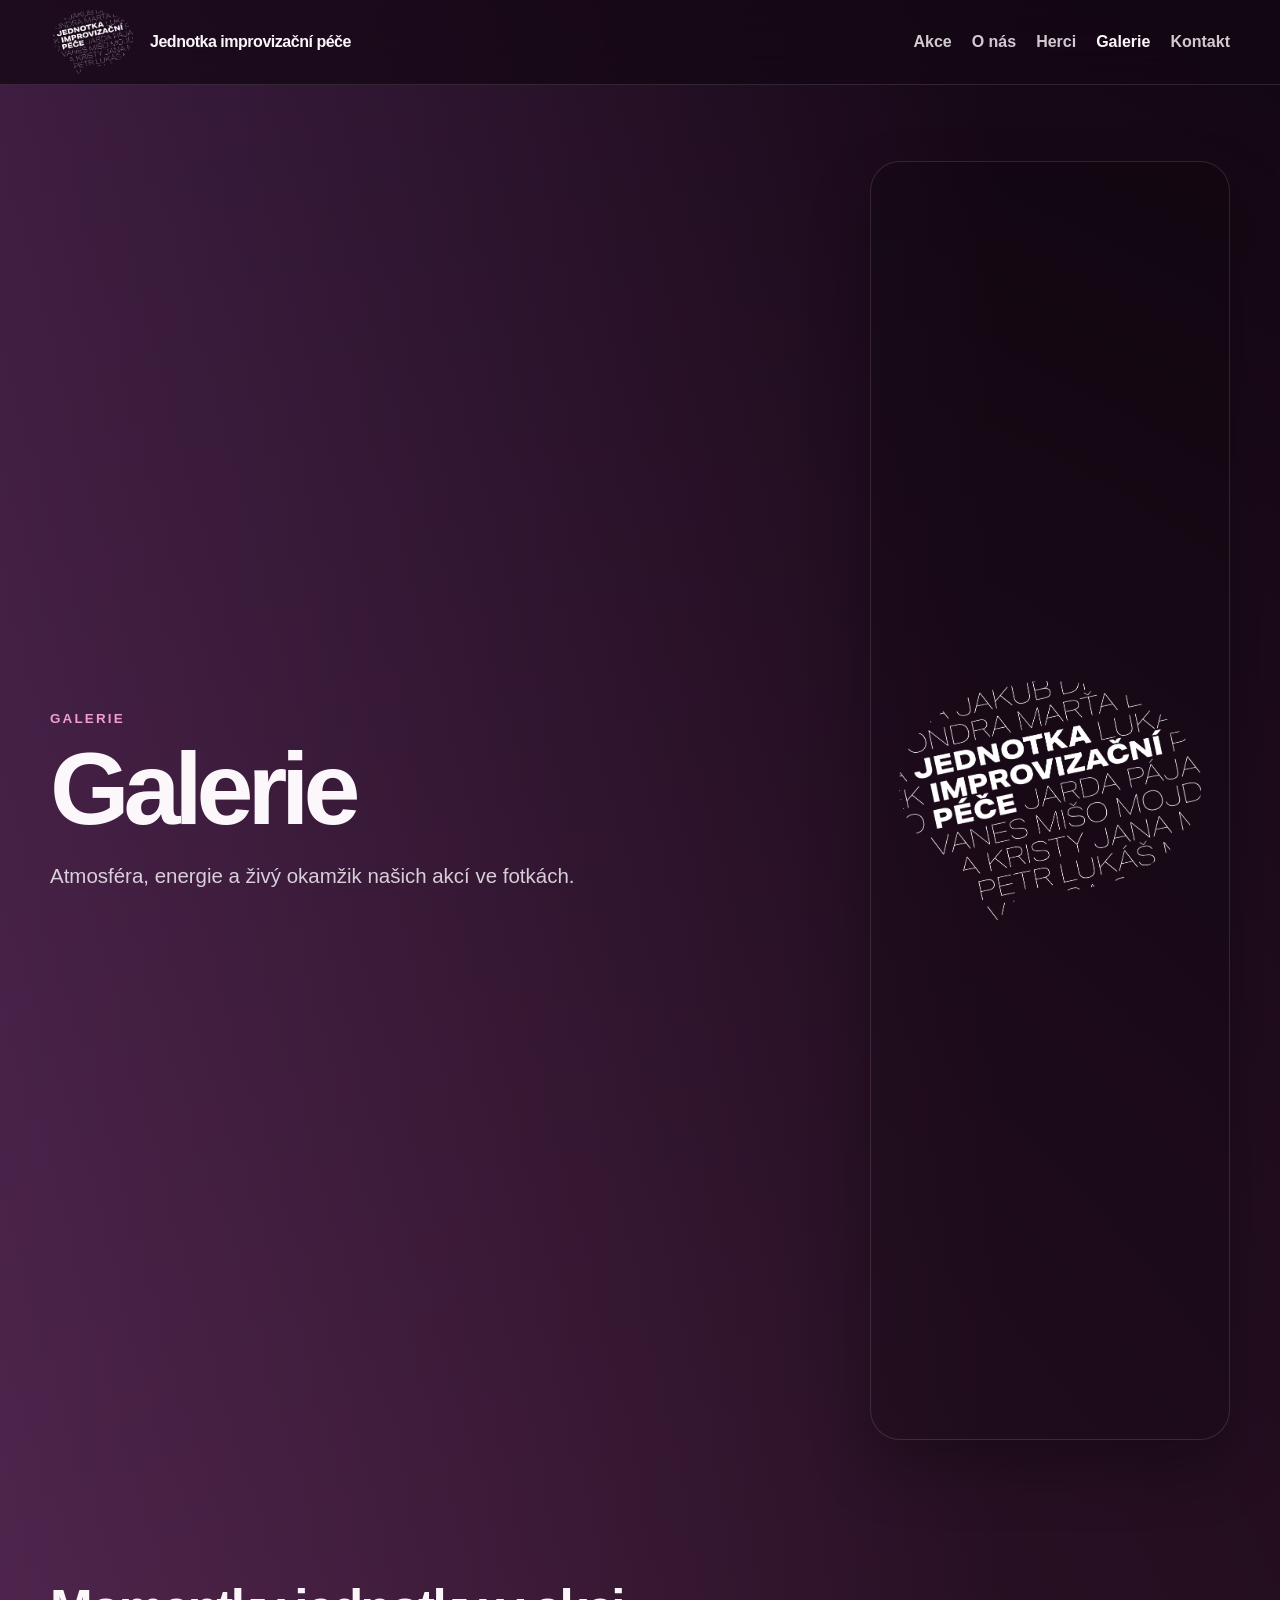
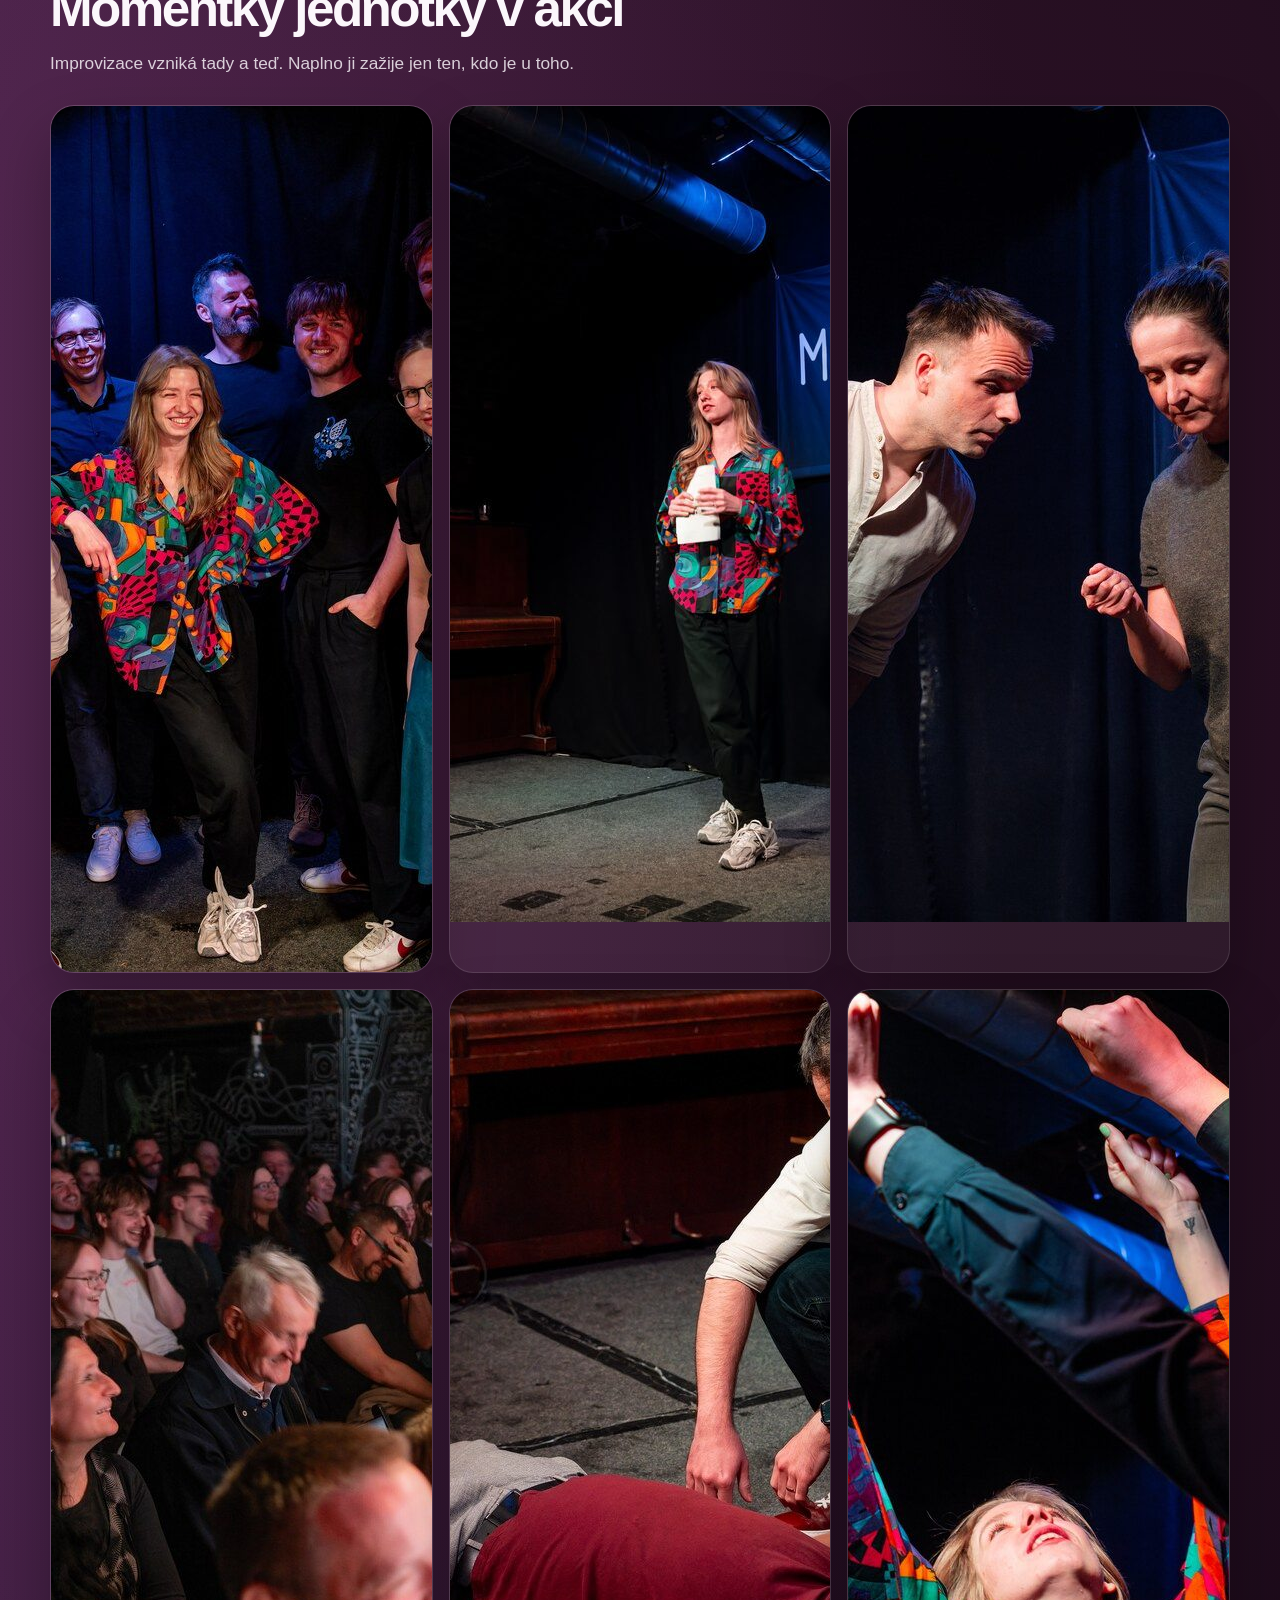
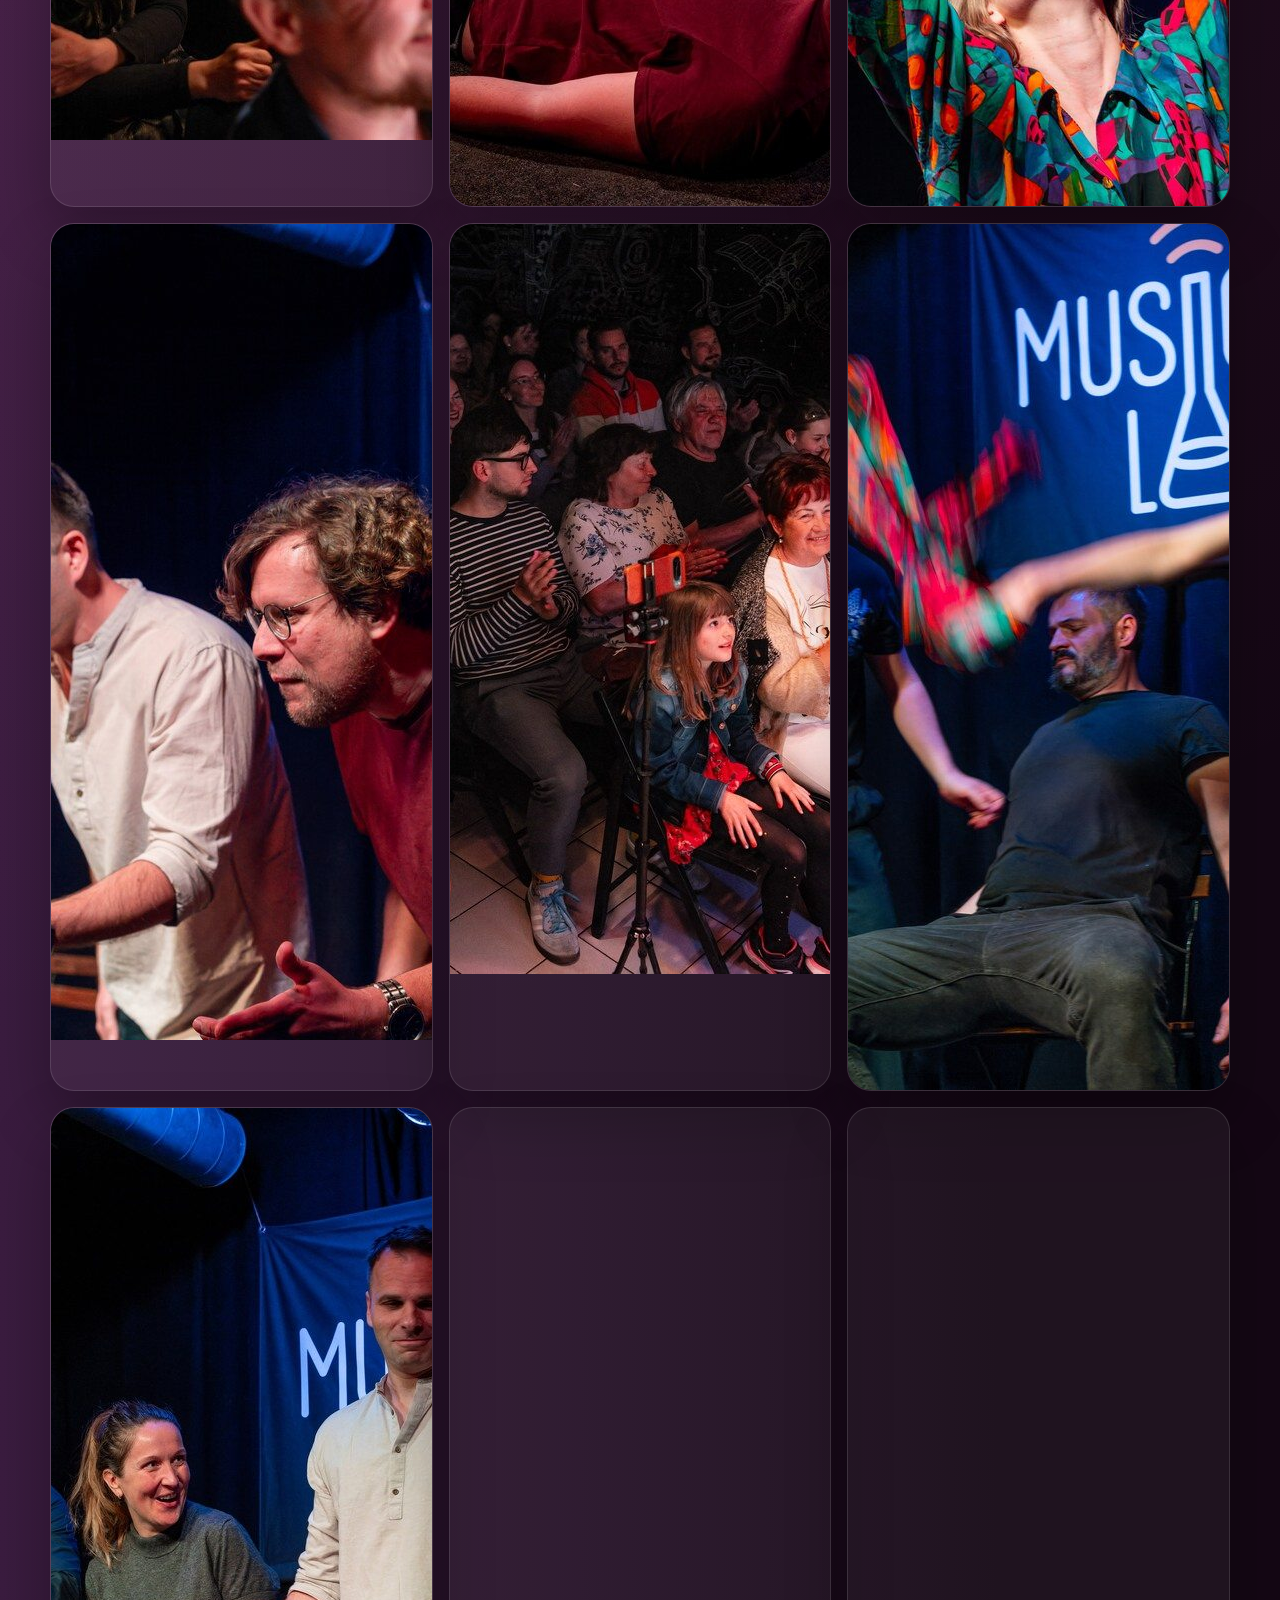
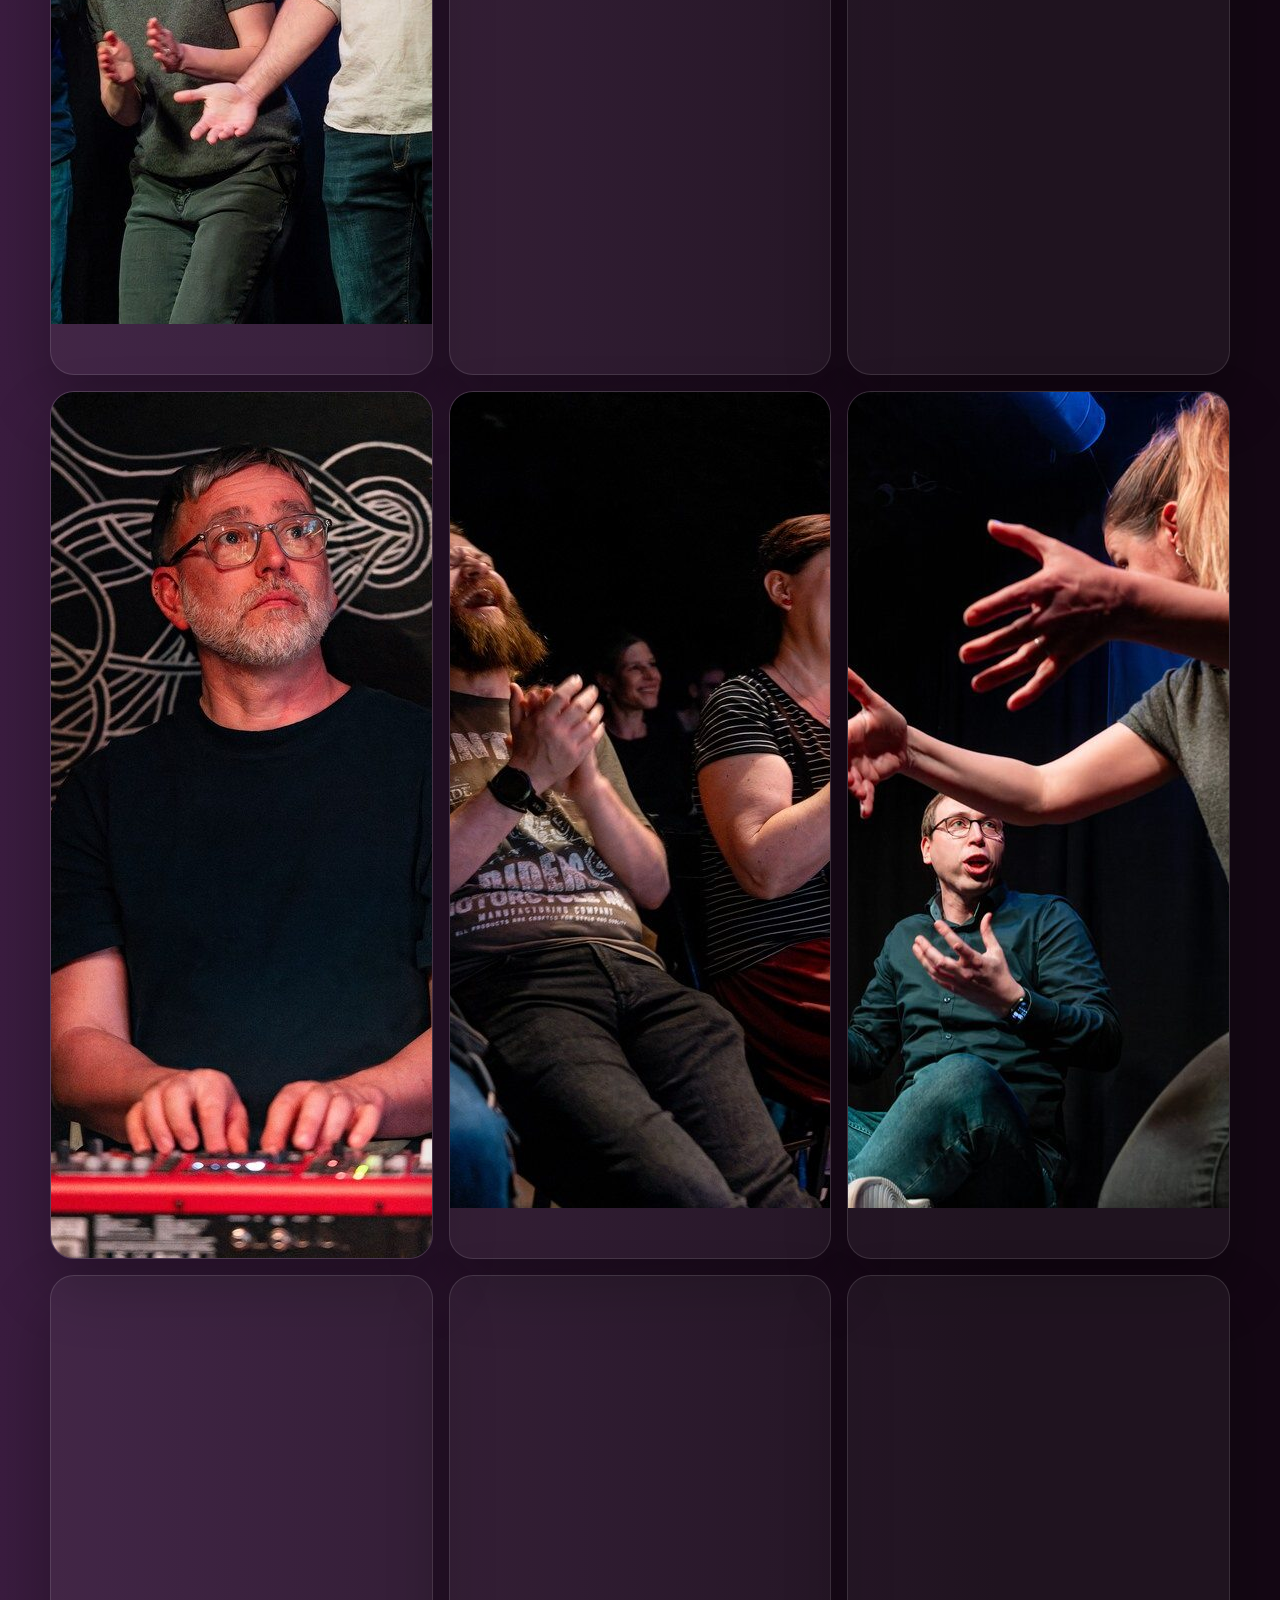
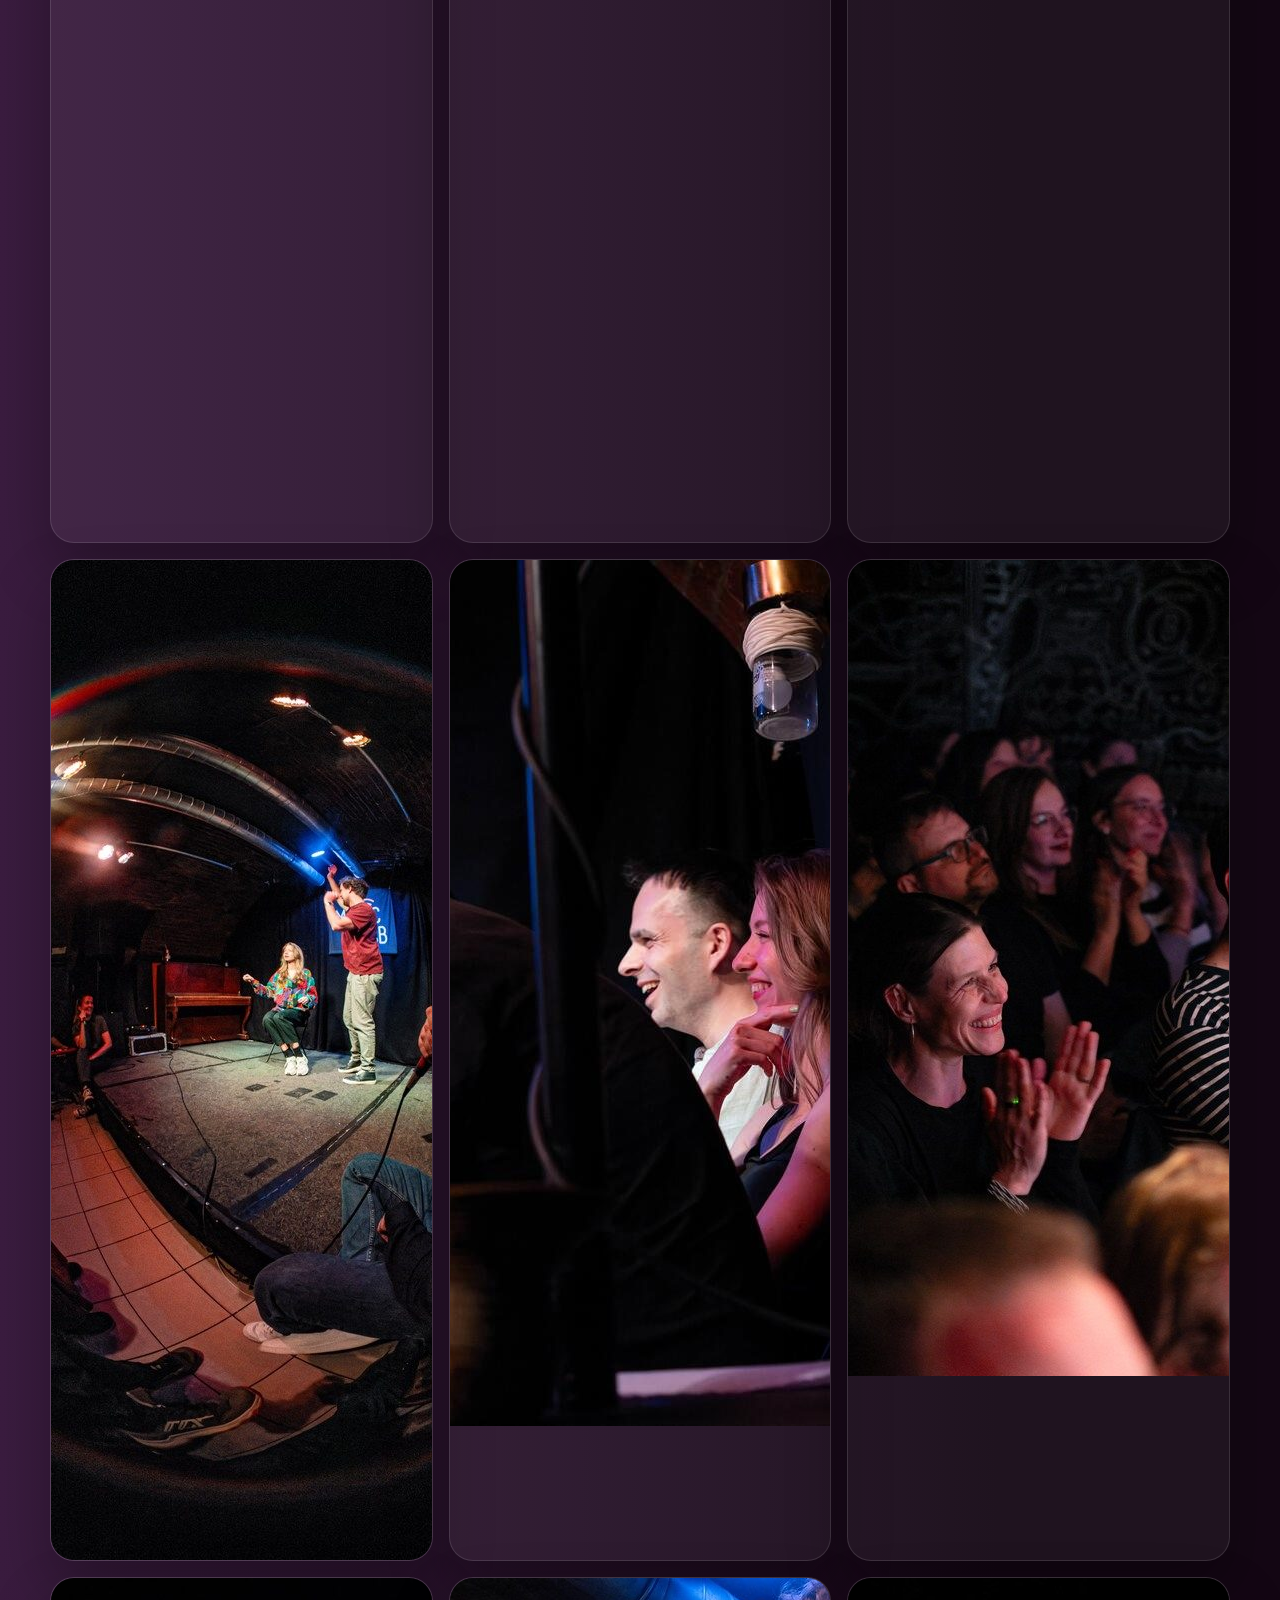
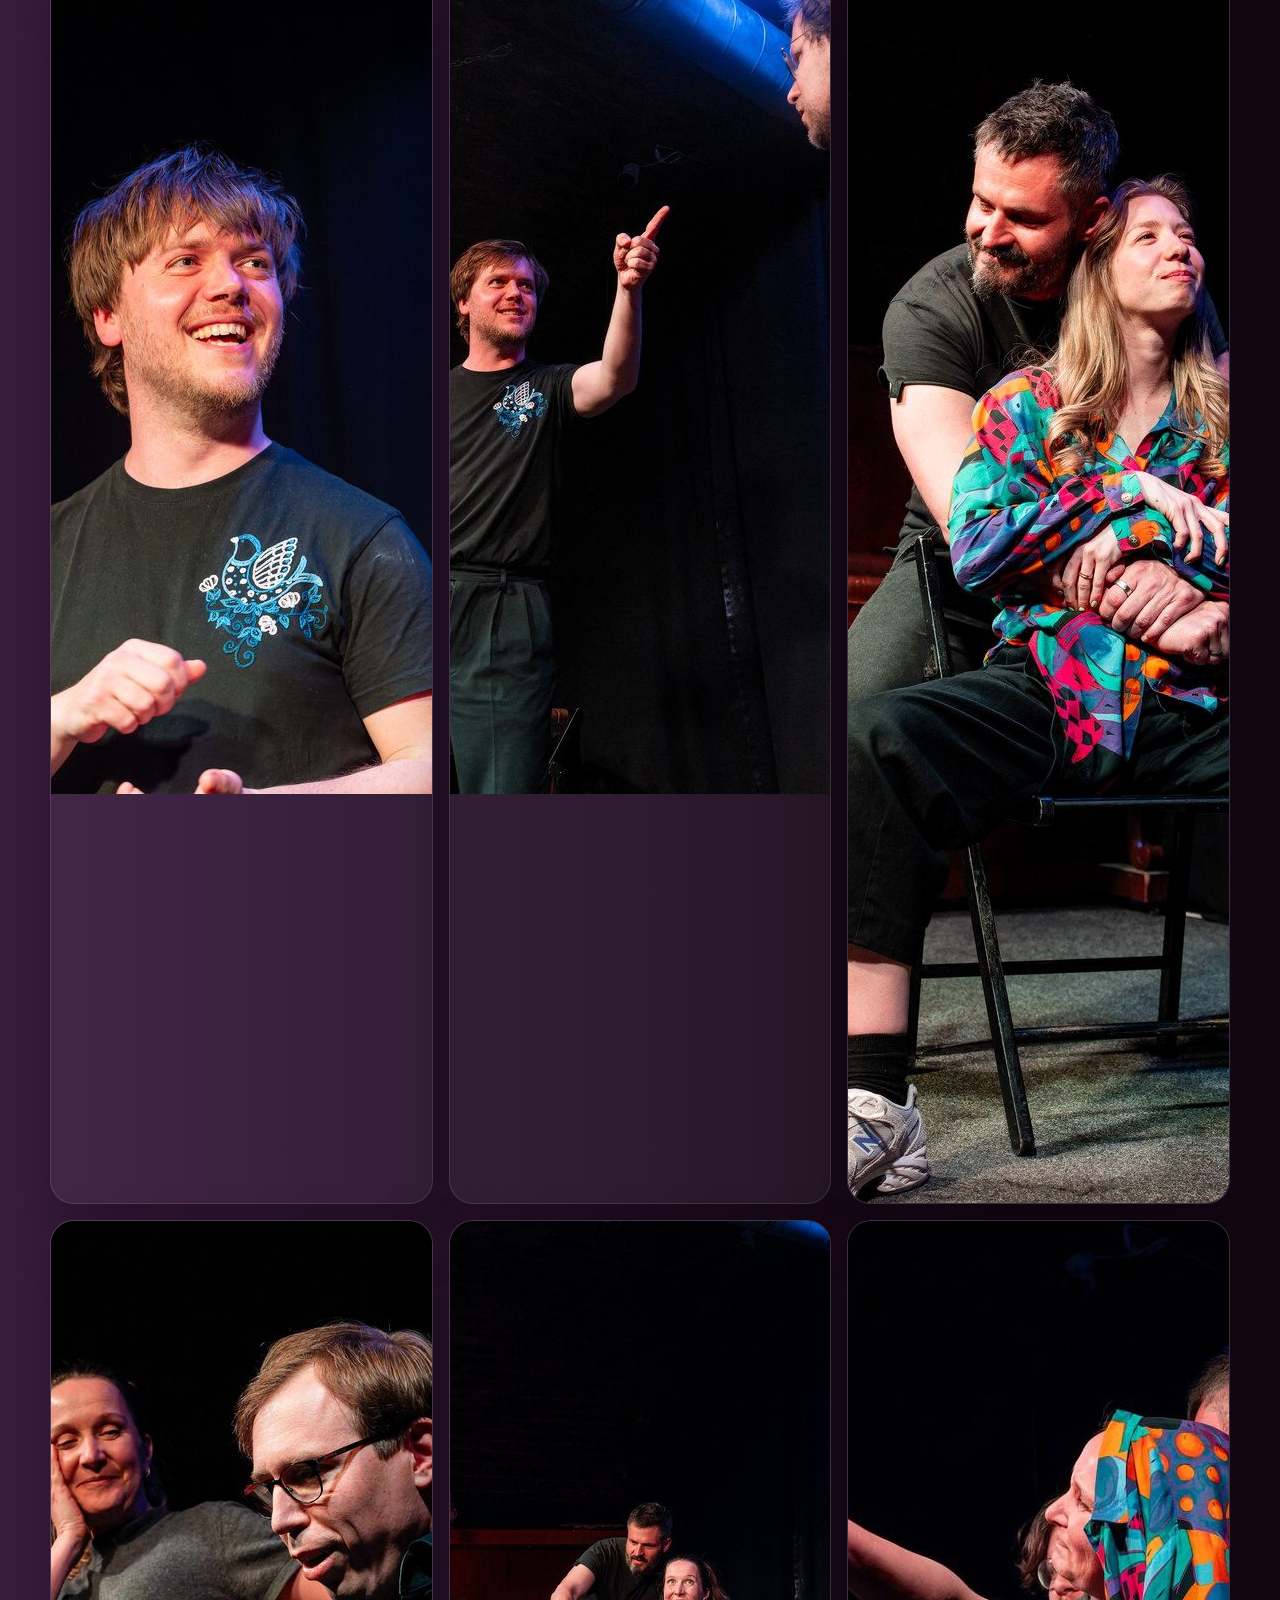
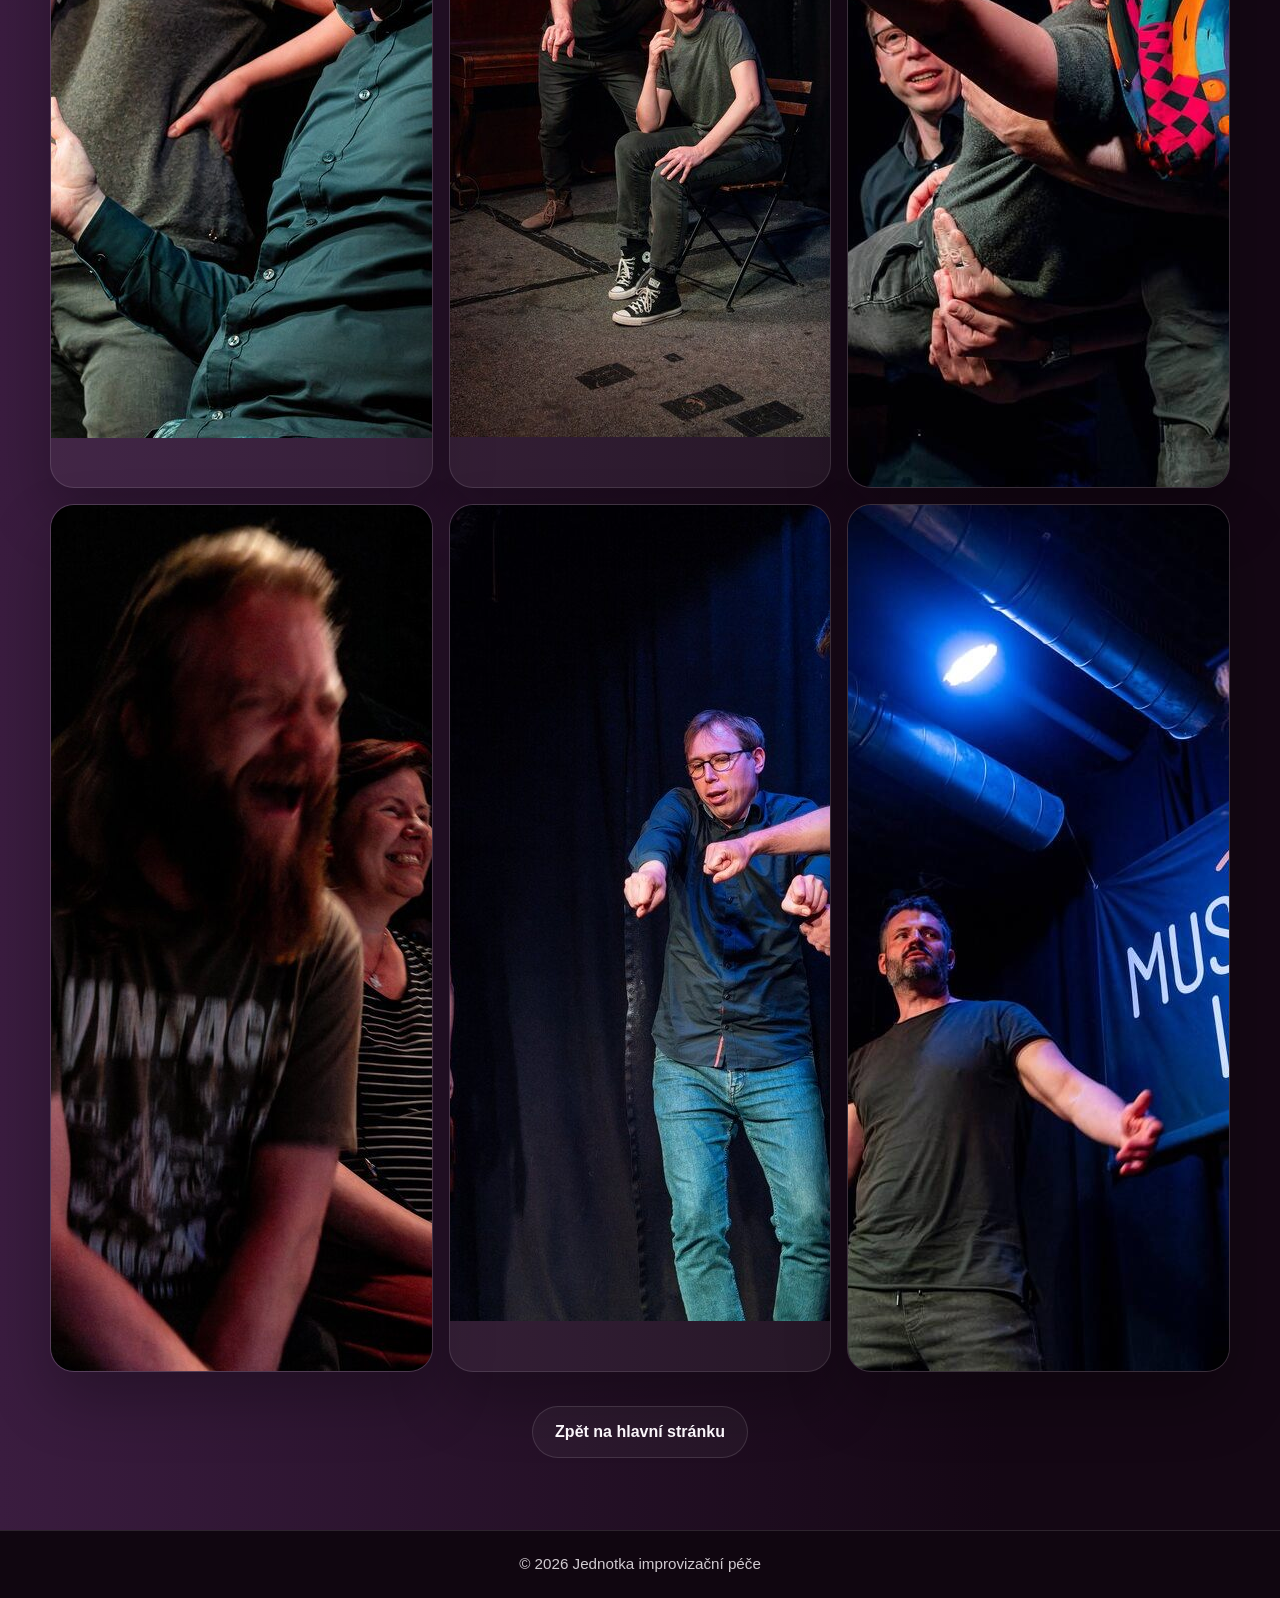
==== galerie.html @ 49515da3 "Improve mobile gallery image framing" ====
<!doctype html>
<html lang="cs">
<head>
  <meta charset="utf-8">
  <meta name="viewport" content="width=device-width, initial-scale=1">
  <title>Galerie | Jednotka improvizační péče</title>
  <meta name="description" content="Galerie improvizačního divadla Jednotka improvizační péče.">
  <meta name="theme-color" content="#140714">
  <meta name="robots" content="index, follow">
  <link rel="canonical" href="https://jednotkaimprovizacnipece.cz/galerie.html">
  <link rel="icon" href="favicon.ico" sizes="any">
  <link rel="icon" type="image/png" sizes="32x32" href="assets/icons/icon-32.png">
  <link rel="apple-touch-icon" sizes="180x180" href="assets/icons/icon-180.png">
  <link rel="manifest" href="site.webmanifest">
  <meta property="og:type" content="website">
  <meta property="og:site_name" content="Jednotka improvizační péče">
  <meta property="og:title" content="Galerie | Jednotka improvizační péče">
  <meta property="og:description" content="Atmosféra, energie a živý okamžik improvizační jednotky ve fotkách.">
  <meta property="og:url" content="https://jednotkaimprovizacnipece.cz/galerie.html">
  <meta property="og:image" content="https://jednotkaimprovizacnipece.cz/assets/og-image.jpg">
  <meta property="og:image:width" content="1200">
  <meta property="og:image:height" content="630">
  <meta name="twitter:card" content="summary_large_image">
  <meta name="twitter:title" content="Galerie | Jednotka improvizační péče">
  <meta name="twitter:description" content="Atmosféra, energie a živý okamžik improvizační jednotky ve fotkách.">
  <meta name="twitter:image" content="https://jednotkaimprovizacnipece.cz/assets/og-image.jpg">
  <script type="application/ld+json">
    {
      "@context": "https://schema.org",
      "@type": "ImageGallery",
      "name": "Galerie | Jednotka improvizační péče",
      "url": "https://jednotkaimprovizacnipece.cz/galerie.html",
      "image": "https://jednotkaimprovizacnipece.cz/assets/og-image.jpg",
      "description": "Fotogalerie improvizačního divadla Jednotka improvizační péče."
    }
  </script>
  <link rel="stylesheet" href="styles.css?v=20260705-4">
</head>
<body>
  <header class="site-header" id="top">
    <div class="shell nav-wrap">
      <a class="brand" href="index.html" aria-label="Jednotka improvizační péče">
        <img src="assets/logo-jip.png" alt="Logo Jednotka improvizační péče" class="brand-logo" width="1538" height="1221" decoding="async">
        <span class="brand-title">Jednotka improvizační péče</span>
      </a>
      <nav class="nav" aria-label="Hlavní navigace">
        <a href="index.html#program">Akce</a>
        <a href="index.html#o-jednotce">O nás</a>
        <a href="index.html#clenove">Herci</a>
        <a href="galerie.html" aria-current="page">Galerie</a>
        <a href="index.html#kontakt">Kontakt</a>
      </nav>
    </div>
  </header>

  <main>
    <section class="section gallery-hero">
      <div class="shell gallery-hero-grid">
        <div>
          <p class="eyebrow">galerie</p>
          <h1>Galerie</h1>
          <p class="lead">Atmosféra, energie a živý okamžik našich akcí ve fotkách.</p>
        </div>
        <div class="gallery-logo-card">
          <img src="assets/logo-jip.png" alt="Logo Jednotka improvizační péče" width="1538" height="1221" decoding="async" loading="lazy">
        </div>
      </div>
    </section>

    <section class="section gallery-section">
      <div class="shell">
        <div class="gallery-intro">
          <h2>Momentky jednotky v akci</h2>
          <p>Improvizace vzniká tady a teď. Naplno ji zažije jen ten, kdo je u toho.</p>
        </div>

        <div class="gallery-grid-real">

          <a class="gallery-card" href="assets/galerie/galerie-01.jpg" data-lightbox="gallery">
            <img src="assets/galerie/galerie-01.jpg" alt="Galerie Jednotky – fotka 1" width="1155" height="866" decoding="async" loading="lazy">
          </a>
          <a class="gallery-card" href="assets/galerie/galerie-02.jpg" data-lightbox="gallery">
            <img src="assets/galerie/galerie-02.jpg" alt="Galerie Jednotky – fotka 2" width="1225" height="816" decoding="async" loading="lazy">
          </a>
          <a class="gallery-card" href="assets/galerie/galerie-03.jpg" data-lightbox="gallery">
            <img src="assets/galerie/galerie-03.jpg" alt="Galerie Jednotky – fotka 3" width="1225" height="816" decoding="async" loading="lazy">
          </a>
          <a class="gallery-card" href="assets/galerie/galerie-04.jpg" data-lightbox="gallery">
            <img src="assets/galerie/galerie-04.jpg" alt="Galerie Jednotky – fotka 4" width="1333" height="750" decoding="async" loading="lazy">
          </a>
          <a class="gallery-card" href="assets/galerie/galerie-05.jpg" data-lightbox="gallery">
            <img src="assets/galerie/galerie-05.jpg" alt="Galerie Jednotky – fotka 5" width="1225" height="816" decoding="async" loading="lazy">
          </a>
          <a class="gallery-card" href="assets/galerie/galerie-06.jpg" data-lightbox="gallery">
            <img src="assets/galerie/galerie-06.jpg" alt="Galerie Jednotky – fotka 6" width="1225" height="816" decoding="async" loading="lazy">
          </a>
          <a class="gallery-card" href="assets/galerie/galerie-07.jpg" data-lightbox="gallery">
            <img src="assets/galerie/galerie-07.jpg" alt="Galerie Jednotky – fotka 7" width="1225" height="816" decoding="async" loading="lazy">
          </a>
          <a class="gallery-card" href="assets/galerie/galerie-08.jpg" data-lightbox="gallery">
            <img src="assets/galerie/galerie-08.jpg" alt="Galerie Jednotky – fotka 8" width="1333" height="750" decoding="async" loading="lazy">
          </a>
          <a class="gallery-card" href="assets/galerie/galerie-09.jpg" data-lightbox="gallery">
            <img src="assets/galerie/galerie-09.jpg" alt="Galerie Jednotky – fotka 9" width="1155" height="866" decoding="async" loading="lazy">
          </a>
          <a class="gallery-card" href="assets/galerie/galerie-10.jpg" data-lightbox="gallery">
            <img src="assets/galerie/galerie-10.jpg" alt="Galerie Jednotky – fotka 10" width="1225" height="816" decoding="async" loading="lazy">
          </a>
          <a class="gallery-card" href="assets/galerie/galerie-11.jpg" data-lightbox="gallery">
            <img src="assets/galerie/galerie-11.jpg" alt="Galerie Jednotky – fotka 11" width="1225" height="816" decoding="async" loading="lazy">
          </a>
          <a class="gallery-card" href="assets/galerie/galerie-12.jpg" data-lightbox="gallery">
            <img src="assets/galerie/galerie-12.jpg" alt="Galerie Jednotky – fotka 12" width="1155" height="866" decoding="async" loading="lazy">
          </a>
          <a class="gallery-card" href="assets/galerie/galerie-13.jpg" data-lightbox="gallery">
            <img src="assets/galerie/galerie-13.jpg" alt="Galerie Jednotky – fotka 13" width="1155" height="866" decoding="async" loading="lazy">
          </a>
          <a class="gallery-card" href="assets/galerie/galerie-14.jpg" data-lightbox="gallery">
            <img src="assets/galerie/galerie-14.jpg" alt="Galerie Jednotky – fotka 14" width="1225" height="816" decoding="async" loading="lazy">
          </a>
          <a class="gallery-card" href="assets/galerie/galerie-15.jpg" data-lightbox="gallery">
            <img src="assets/galerie/galerie-15.jpg" alt="Galerie Jednotky – fotka 15" width="1225" height="816" decoding="async" loading="lazy">
          </a>
          <a class="gallery-card" href="assets/galerie/galerie-16.jpg" data-lightbox="gallery">
            <img src="assets/galerie/galerie-16.jpg" alt="Galerie Jednotky – fotka 16" width="1333" height="750" decoding="async" loading="lazy">
          </a>
          <a class="gallery-card" href="assets/galerie/galerie-17.jpg" data-lightbox="gallery">
            <img src="assets/galerie/galerie-17.jpg" alt="Galerie Jednotky – fotka 17" width="1225" height="816" decoding="async" loading="lazy">
          </a>
          <a class="gallery-card" href="assets/galerie/galerie-19.jpg" data-lightbox="gallery">
            <img src="assets/galerie/galerie-19.jpg" alt="Galerie Jednotky – fotka 18" width="1155" height="866" decoding="async" loading="lazy">
          </a>
          <a class="gallery-card" href="assets/galerie/galerie-20.jpg" data-lightbox="gallery">
            <img src="assets/galerie/galerie-20.jpg" alt="Galerie Jednotky – fotka 19" width="1000" height="1000" decoding="async" loading="lazy">
          </a>
          <a class="gallery-card" href="assets/galerie/galerie-21.jpg" data-lightbox="gallery">
            <img src="assets/galerie/galerie-21.jpg" alt="Galerie Jednotky – fotka 20" width="1155" height="866" decoding="async" loading="lazy">
          </a>
          <a class="gallery-card" href="assets/galerie/galerie-22.jpg" data-lightbox="gallery">
            <img src="assets/galerie/galerie-22.jpg" alt="Galerie Jednotky – fotka 21" width="1225" height="816" decoding="async" loading="lazy">
          </a>
          <a class="gallery-card" href="assets/galerie/galerie-23.jpg" data-lightbox="gallery">
            <img src="assets/galerie/galerie-23.jpg" alt="Galerie Jednotky – fotka 22" width="1225" height="816" decoding="async" loading="lazy">
          </a>
          <a class="gallery-card" href="assets/galerie/galerie-24.jpg" data-lightbox="gallery">
            <img src="assets/galerie/galerie-24.jpg" alt="Galerie Jednotky – fotka 23" width="1225" height="816" decoding="async" loading="lazy">
          </a>
          <a class="gallery-card" href="assets/galerie/galerie-25.jpg" data-lightbox="gallery">
            <img src="assets/galerie/galerie-25.jpg" alt="Galerie Jednotky – fotka 24" width="816" height="1225" decoding="async" loading="lazy">
          </a>
          <a class="gallery-card" href="assets/galerie/galerie-26.jpg" data-lightbox="gallery">
            <img src="assets/galerie/galerie-26.jpg" alt="Galerie Jednotky – fotka 25" width="1225" height="817" decoding="async" loading="lazy">
          </a>
          <a class="gallery-card" href="assets/galerie/galerie-27.jpg" data-lightbox="gallery">
            <img src="assets/galerie/galerie-27.jpg" alt="Galerie Jednotky – fotka 26" width="1225" height="816" decoding="async" loading="lazy">
          </a>
          <a class="gallery-card" href="assets/galerie/galerie-28.jpg" data-lightbox="gallery">
            <img src="assets/galerie/galerie-28.jpg" alt="Galerie Jednotky – fotka 27" width="1155" height="866" decoding="async" loading="lazy">
          </a>
          <a class="gallery-card" href="assets/galerie/galerie-29.jpg" data-lightbox="gallery">
            <img src="assets/galerie/galerie-29.jpg" alt="Galerie Jednotky – fotka 28" width="1155" height="866" decoding="async" loading="lazy">
          </a>
          <a class="gallery-card" href="assets/galerie/galerie-30.jpg" data-lightbox="gallery">
            <img src="assets/galerie/galerie-30.jpg" alt="Galerie Jednotky – fotka 29" width="1225" height="816" decoding="async" loading="lazy">
          </a>
          <a class="gallery-card" href="assets/galerie/galerie-31.jpg" data-lightbox="gallery">
            <img src="assets/galerie/galerie-31.jpg" alt="Galerie Jednotky – fotka 30" width="1155" height="866" decoding="async" loading="lazy">
          </a>
        </div>

        <div class="gallery-back">
          <a href="index.html" class="button button-secondary">Zpět na hlavní stránku</a>
        </div>
      </div>
    </section>
  </main>

  <footer class="site-footer">
    <div class="shell footer-inner">
      <p>© 2026 Jednotka improvizační péče</p>
    </div>
  </footer>

  <div class="lightbox" id="lightbox" hidden>
    <button class="lightbox-close" type="button" aria-label="Zavřít galerii">×</button>
    <button class="lightbox-nav lightbox-prev" type="button" aria-label="Předchozí fotka">‹</button>
    <div class="lightbox-stage" id="lightbox-stage">
      <div class="lightbox-hit lightbox-hit-left" data-direction="prev" aria-hidden="true"></div>
      <img id="lightbox-image" src="" alt="Zvětšená fotografie z galerie">
      <div class="lightbox-hit lightbox-hit-right" data-direction="next" aria-hidden="true"></div>
    </div>
    <button class="lightbox-nav lightbox-next" type="button" aria-label="Další fotka">›</button>
  </div>

  <script>
    const lightbox = document.getElementById('lightbox');
    const lightboxImage = document.getElementById('lightbox-image');
    const closeButton = document.querySelector('.lightbox-close');
    const prevButton = document.querySelector('.lightbox-prev');
    const nextButton = document.querySelector('.lightbox-next');
    const links = Array.from(document.querySelectorAll('[data-lightbox="gallery"]'));
    const hitAreas = document.querySelectorAll('.lightbox-hit');
    let currentIndex = 0;

    function showImage(index) {
      if (!links.length) return;
      currentIndex = (index + links.length) % links.length;
      const link = links[currentIndex];
      const img = link.querySelector('img');
      lightboxImage.src = link.getAttribute('href');
      lightboxImage.alt = img ? img.alt : 'Zvětšená fotografie z galerie';
    }

    function openLightbox(index) {
      showImage(index);
      lightbox.hidden = false;
      document.body.classList.add('lightbox-open');
    }

    function closeLightbox() {
      lightbox.hidden = true;
      lightboxImage.src = '';
      document.body.classList.remove('lightbox-open');
    }

    function showPrev() {
      showImage(currentIndex - 1);
    }

    function showNext() {
      showImage(currentIndex + 1);
    }

    links.forEach((link, index) => {
      link.addEventListener('click', (event) => {
        event.preventDefault();
        openLightbox(index);
      });
    });

    closeButton.addEventListener('click', closeLightbox);
    prevButton.addEventListener('click', showPrev);
    nextButton.addEventListener('click', showNext);

    hitAreas.forEach(area => {
      area.addEventListener('click', () => {
        if (area.dataset.direction === 'prev') {
          showPrev();
        } else {
          showNext();
        }
      });
    });

    lightbox.addEventListener('click', (event) => {
      if (event.target === lightbox) {
        closeLightbox();
      }
    });

    document.addEventListener('keydown', (event) => {
      if (lightbox.hidden) return;
      if (event.key === 'Escape') closeLightbox();
      if (event.key === 'ArrowLeft') showPrev();
      if (event.key === 'ArrowRight') showNext();
    });
  </script>
</body>
</html>
---- styles.css ----
:root {
  --bg: #140714;
  --bg-soft: #3a1c3f;
  --bg-soft-2: #53245a;
  --panel: rgba(255,255,255,0.06);
  --panel-strong: rgba(255,255,255,0.1);
  --white: #fbf7fb;
  --text-soft: rgba(251,247,251,0.82);
  --text-muted: rgba(251,247,251,0.68);
  --pink: #d95ea7;
  --pink-soft: #ef9ed1;
  --line: rgba(255,255,255,0.12);
  --shadow: 0 28px 60px rgba(0,0,0,0.28);
  --radius-lg: 24px;
}

* {
  box-sizing: border-box;
}

html {
  scroll-behavior: smooth;
}

[id] {
  scroll-margin-top: 112px;
}

body {
  margin: 0;
  font-family: Inter, Arial, Helvetica, sans-serif;
  background:
    radial-gradient(circle at 18% 18%, rgba(217,94,167,0.16), transparent 24%),
    linear-gradient(90deg, #3a1c3f 0%, #140714 78%);
  color: var(--white);
  line-height: 1.5;
}

img {
  display: block;
  max-width: 100%;
}

a {
  color: inherit;
  text-decoration: none;
}

a:focus-visible,
button:focus-visible {
  outline: 3px solid var(--pink);
  outline-offset: 4px;
}

.shell {
  width: min(1180px, calc(100% - 36px));
  margin: 0 auto;
}

.site-header {
  position: sticky;
  top: 0;
  z-index: 20;
  backdrop-filter: blur(18px);
  background: rgba(20,7,20,0.76);
  border-bottom: 1px solid var(--line);
}

.nav-wrap {
  min-height: 84px;
  display: flex;
  align-items: center;
  justify-content: space-between;
  gap: 24px;
}

.brand {
  display: inline-flex;
  align-items: center;
  gap: 14px;
  min-width: 0;
}

.brand-logo {
  width: 86px;
  height: 64px;
  object-fit: contain;
}

.brand-title {
  font-weight: 800;
  line-height: 1.05;
  letter-spacing: -0.03em;
}

.nav {
  display: flex;
  gap: 20px;
  flex-wrap: nowrap;
  white-space: nowrap;
}

.nav a {
  color: var(--text-soft);
  font-weight: 650;
}

.nav a:hover {
  color: var(--white);
}

.nav a[aria-current="page"] {
  color: var(--white);
}

.site-footer {
  border-top: 1px solid var(--line);
  background: #100610;
  color: var(--text-soft);
}

.footer-inner {
  padding: 22px 0;
  display: flex;
  align-items: center;
  justify-content: center;
  text-align: center;
}

.footer-inner p {
  margin: 0;
  font-size: 0.95rem;
}

.hero {
  padding: 52px 0 70px;
}

.hero-grid {
  display: grid;
  grid-template-columns: minmax(0, 1fr) minmax(340px, 520px);
  gap: 46px;
  align-items: center;
}

.eyebrow {
  margin: 0 0 12px;
  color: var(--pink-soft);
  font-size: 0.84rem;
  font-weight: 900;
  letter-spacing: 0.16em;
  text-transform: uppercase;
}

h1, h2, h3, p {
  overflow-wrap: anywhere;
}

h1 {
  margin: 0;
  font-size: clamp(3rem, 8vw, 6.6rem);
  line-height: 0.94;
  letter-spacing: -0.06em;
}

h2 {
  margin: 0;
  font-size: clamp(2rem, 4vw, 4.1rem);
  line-height: 0.98;
  letter-spacing: -0.05em;
}

h3 {
  margin: 0;
  font-size: 1.45rem;
  line-height: 1.05;
  letter-spacing: -0.04em;
}

.lead {
  max-width: 700px;
  margin: 24px 0 0;
  color: var(--text-soft);
  font-size: clamp(1.08rem, 2vw, 1.28rem);
}

.hero-actions {
  display: flex;
  flex-wrap: wrap;
  gap: 14px;
  margin-top: 30px;
}

.button {
  display: inline-flex;
  justify-content: center;
  align-items: center;
  min-height: 52px;
  padding: 0 22px;
  border-radius: 999px;
  font-weight: 800;
  transition: transform 160ms ease, background 160ms ease, border-color 160ms ease;
}

.button:hover {
  transform: translateY(-2px);
}

.button-primary {
  color: var(--white);
  background: var(--pink);
  box-shadow: 0 16px 34px rgba(217,94,167,0.24);
}

.button-secondary {
  border: 1px solid var(--line);
  background: rgba(255,255,255,0.04);
}

.hero-logo-wrap {
  position: relative;
  padding: 30px 26px;
  border: 1px solid var(--line);
  border-radius: 30px;
  background: rgba(0,0,0,0.18);
  box-shadow: var(--shadow);
}

.hero-logo {
  width: 100%;
  object-fit: contain;
}

.section {
  padding: 72px 0;
}

.section-head {
  display: flex;
  justify-content: space-between;
  align-items: end;
  gap: 26px;
  margin-bottom: 30px;
}

.members-head {
  margin-bottom: 24px;
}

.section-note {
  max-width: 470px;
  margin: 0;
  color: var(--text-muted);
}

.events-layout {
  display: grid;
  grid-template-columns: minmax(320px, 0.95fr) minmax(0, 1.05fr);
  gap: 22px;
}

.next-event,
.event-card,
.actor-card,
.contact-box,
.intro-grid {
  border: 1px solid var(--line);
  background: var(--panel);
  border-radius: var(--radius-lg);
  box-shadow: var(--shadow);
}

.next-event {
  padding: 28px;
}

.next-event-label {
  margin: 0 0 10px;
  color: var(--pink-soft);
  text-transform: uppercase;
  letter-spacing: 0.12em;
  font-size: 0.75rem;
  font-weight: 900;
}

.next-event ul {
  padding-left: 18px;
  color: var(--text-soft);
}

.next-event p {
  color: var(--text-soft);
}

.event-empty {
  margin: 18px 0;
  color: var(--white);
  font-size: 1.15rem;
  font-weight: 800;
}

.events-list {
  display: grid;
  grid-template-columns: repeat(3, minmax(0, 1fr));
  gap: 18px;
}

.event-card {
  padding: 22px;
}

.event-date {
  margin: 0 0 12px;
  color: var(--pink-soft);
  font-size: 0.9rem;
  font-weight: 800;
  text-transform: uppercase;
}

.event-card p:last-child {
  color: var(--text-muted);
  margin-bottom: 0;
}

.intro-grid {
  display: grid;
  grid-template-columns: minmax(0, 0.9fr) minmax(0, 1.1fr);
  gap: 26px 48px;
  padding: 28px;
}

.intro-grid p:last-child {
  color: var(--text-soft);
  font-size: 1.08rem;
  margin: 0;
}

.actors-grid {
  display: grid;
  grid-template-columns: repeat(4, minmax(0, 1fr));
  gap: 18px;
}

.actor-card {
  overflow: hidden;
}

.actor-card-wide {
  grid-column: span 2;
  display: grid;
  grid-template-columns: 0.94fr 1.06fr;
}

.actor-photo {
  position: relative;
}

.actor-photo img {
  width: 100%;
  aspect-ratio: 4 / 5;
  object-fit: cover;
  background: rgba(255,255,255,0.06);
}

.actor-card-wide .actor-photo img {
  height: 100%;
  aspect-ratio: auto;
}

.actor-text {
  padding: 18px 18px 20px;
}

.actor-label {
  margin: 0 0 10px;
  color: var(--pink-soft);
  text-transform: uppercase;
  letter-spacing: 0.12em;
  font-size: 0.73rem;
  font-weight: 900;
}

.actor-text p:last-child {
  margin: 10px 0 0;
  color: var(--text-soft);
}

.contact-box {
  padding: 30px;
  display: flex;
  align-items: center;
  justify-content: space-between;
  gap: 22px;
}

.contact-box p:last-child {
  color: var(--text-soft);
}


.contact-email {
  margin: 12px 0 0;
  color: var(--white);
  font-weight: 800;
}

.contact-email a {
  text-decoration: underline;
  text-decoration-color: rgba(239,158,209,0.72);
  text-underline-offset: 4px;
}

.social-links {
  display: flex;
  flex-wrap: wrap;
  gap: 12px;
  margin-top: 16px;
}

.social-links a {
  display: inline-flex;
  align-items: center;
  min-height: 40px;
  padding: 0 15px;
  border: 1px solid var(--line);
  border-radius: 999px;
  color: var(--white);
  background: rgba(255,255,255,0.05);
  font-weight: 800;
}

.social-links a:hover {
  background: rgba(217,94,167,0.18);
  border-color: rgba(239,158,209,0.5);
}


.gallery-hero {
  padding-top: 76px;
}

.gallery-hero-grid {
  display: grid;
  grid-template-columns: minmax(0, 1fr) minmax(260px, 360px);
  gap: 42px;
  align-items: center;
}

.gallery-logo-card {
  padding: 28px;
  border: 1px solid var(--line);
  border-radius: 30px;
  background: rgba(0,0,0,0.18);
  box-shadow: var(--shadow);
}

.gallery-logo-card img {
  width: 100%;
  object-fit: contain;
}

.gallery-empty {
  max-width: 760px;
  margin-bottom: 28px;
}

.gallery-empty h2 {
  font-size: clamp(2rem, 4vw, 3.5rem);
}

.gallery-empty p {
  color: var(--text-soft);
  font-size: 1.08rem;
}

.gallery-grid {
  display: grid;
  grid-template-columns: repeat(4, minmax(0, 1fr));
  grid-auto-rows: 190px;
  gap: 16px;
}

.gallery-placeholder {
  display: grid;
  place-items: center;
  min-height: 190px;
  border: 1px solid var(--line);
  border-radius: var(--radius-lg);
  background:
    radial-gradient(circle at 30% 20%, rgba(217,94,167,0.22), transparent 28%),
    rgba(255,255,255,0.06);
  color: rgba(251,247,251,0.42);
  font-size: clamp(2rem, 5vw, 4rem);
  font-weight: 900;
  box-shadow: var(--shadow);
}

.gallery-placeholder.tall {
  grid-row: span 2;
}

.gallery-placeholder.wide {
  grid-column: span 2;
}

@media (max-width: 840px) {
  .gallery-hero-grid {
    grid-template-columns: 1fr;
  }

  .gallery-logo-card {
    max-width: 420px;
  }

  .gallery-grid {
    grid-template-columns: repeat(2, minmax(0, 1fr));
  }

  .gallery-placeholder.wide {
    grid-column: span 1;
  }
}

@media (max-width: 520px) {
  .gallery-grid {
    grid-template-columns: 1fr;
    grid-auto-rows: 160px;
  }

  .gallery-placeholder.tall {
    grid-row: span 1;
  }
}

@media (max-width: 1080px) {
  .actors-grid {
    grid-template-columns: repeat(3, minmax(0, 1fr));
  }
  .events-list {
    grid-template-columns: 1fr;
  }
  .actor-card-wide {
    grid-column: auto;
    display: block;
  }
}

@media (max-width: 840px) {
  .hero-grid,
  .events-layout,
  .intro-grid,
  .contact-box,
  .section-head {
    grid-template-columns: 1fr;
    display: grid;
  }

  .section-head {
    align-items: start;
  }

  .hero-logo-wrap {
    max-width: 520px;
  }

  .actors-grid {
    grid-template-columns: repeat(2, minmax(0, 1fr));
  }
}

@media (max-width: 620px) {
  .shell {
    width: min(100% - 28px, 1180px);
  }

  .nav-wrap {
    min-height: auto;
    padding: 12px 0;
    align-items: flex-start;
    flex-direction: column;
    gap: 10px;
  }

  .hero {
    padding: 28px 0 42px;
  }

  .hero-grid {
    gap: 24px;
  }

  .hero-logo-wrap {
    width: min(100%, 360px) !important;
    max-width: 360px !important;
    margin: 0 auto !important;
    padding: 0 !important;
    border: 0 !important;
    border-radius: 0 !important;
    background: transparent !important;
    box-shadow: none !important;
    overflow: visible;
  }

  .hero-logo {
    width: 100%;
    height: auto;
    max-height: 280px;
    object-fit: contain;
  }

  .gallery-hero {
    padding-top: 34px;
    padding-bottom: 42px;
  }

  .gallery-hero-grid {
    gap: 24px;
  }

  .gallery-logo-card {
    width: min(100%, 360px) !important;
    max-width: 360px !important;
    margin: 0 auto !important;
    padding: 0 !important;
    border: 0 !important;
    border-radius: 0 !important;
    background: transparent !important;
    box-shadow: none !important;
    overflow: visible;
  }

  .gallery-logo-card img {
    width: 100%;
    height: auto;
    max-height: 280px;
    object-fit: contain;
  }

  .nav {
    width: 100%;
    gap: 16px;
    overflow-x: auto;
    padding-bottom: 4px;
    scrollbar-width: none;
  }

  .nav::-webkit-scrollbar {
    display: none;
  }

  .brand-logo {
    width: 82px;
    height: 58px;
  }

  .actors-grid {
    grid-template-columns: 1fr;
  }

  .actor-card,
  .actor-card-wide {
    display: grid;
    grid-template-columns: 126px minmax(0, 1fr);
  }

  .actor-photo img,
  .actor-card-wide .actor-photo img {
    height: 100%;
    aspect-ratio: auto;
  }

  .contact-box {
    padding: 24px;
  }
}


.gallery-intro {
  max-width: 760px;
  margin-bottom: 28px;
}

.gallery-intro p {
  color: var(--text-soft);
  font-size: 1.08rem;
}

.gallery-grid-real {
  display: grid;
  grid-template-columns: repeat(3, minmax(0, 1fr));
  gap: 16px;
}

.gallery-card {
  display: block;
  overflow: hidden;
  border-radius: var(--radius-lg);
  border: 1px solid var(--line);
  background: rgba(255,255,255,0.05);
  box-shadow: var(--shadow);
  transition: transform 160ms ease, border-color 160ms ease;
}

.gallery-card:hover {
  transform: translateY(-2px);
  border-color: rgba(239,158,209,0.52);
}

.gallery-card img {
  width: 100%;
  aspect-ratio: 4 / 3;
  object-fit: cover;
}

@media (max-width: 840px) {
  .gallery-grid-real {
    grid-template-columns: repeat(2, minmax(0, 1fr));
  }
}

@media (max-width: 520px) {
  .gallery-grid-real {
    grid-template-columns: 1fr;
    gap: 12px;
  }

  .gallery-card img {
    aspect-ratio: 16 / 9;
  }
}


.gallery-back {
  display: flex;
  justify-content: center;
  margin-top: 34px;
}


.lightbox-open {
  overflow: hidden;
}

.lightbox {
  position: fixed;
  inset: 0;
  z-index: 200;
  display: flex;
  align-items: center;
  justify-content: center;
  padding: 24px;
  background: rgba(8, 4, 8, 0.9);
  backdrop-filter: blur(10px);
}

.lightbox[hidden] {
  display: none;
}

.lightbox-stage {
  max-width: min(1200px, 100%);
  max-height: calc(100vh - 80px);
}

.lightbox-stage img {
  display: block;
  max-width: 100%;
  max-height: calc(100vh - 80px);
  object-fit: contain;
  border-radius: 18px;
  box-shadow: 0 28px 60px rgba(0,0,0,0.4);
}

.lightbox-close {
  position: absolute;
  top: 18px;
  right: 18px;
  width: 48px;
  height: 48px;
  border: 1px solid rgba(255,255,255,0.2);
  border-radius: 999px;
  background: rgba(255,255,255,0.08);
  color: #fff;
  font-size: 2rem;
  line-height: 1;
  cursor: pointer;
}


.lightbox-stage {
  position: relative;
  display: flex;
  align-items: center;
  justify-content: center;
}

.lightbox-nav {
  position: absolute;
  top: 50%;
  transform: translateY(-50%);
  width: 56px;
  height: 56px;
  border: 1px solid rgba(255,255,255,0.2);
  border-radius: 999px;
  background: rgba(255,255,255,0.08);
  color: #fff;
  font-size: 2.4rem;
  line-height: 1;
  cursor: pointer;
  z-index: 3;
}

.lightbox-prev {
  left: 18px;
}

.lightbox-next {
  right: 18px;
}

.lightbox-hit {
  position: absolute;
  top: 0;
  bottom: 0;
  width: 22%;
  z-index: 2;
  cursor: pointer;
}

.lightbox-hit-left {
  left: 0;
}

.lightbox-hit-right {
  right: 0;
}

@media (max-width: 700px) {
  .lightbox {
    padding: 14px;
  }

  .lightbox-stage,
  .lightbox-stage img {
    max-height: calc(100vh - 96px);
  }

  .lightbox-stage img {
    width: auto;
    height: auto;
    object-fit: contain;
  }

  .lightbox-nav {
    width: 48px;
    height: 48px;
    font-size: 2rem;
  }

  .lightbox-prev {
    left: 10px;
  }

  .lightbox-next {
    right: 10px;
  }

  .lightbox-hit {
    width: 28%;
  }
}
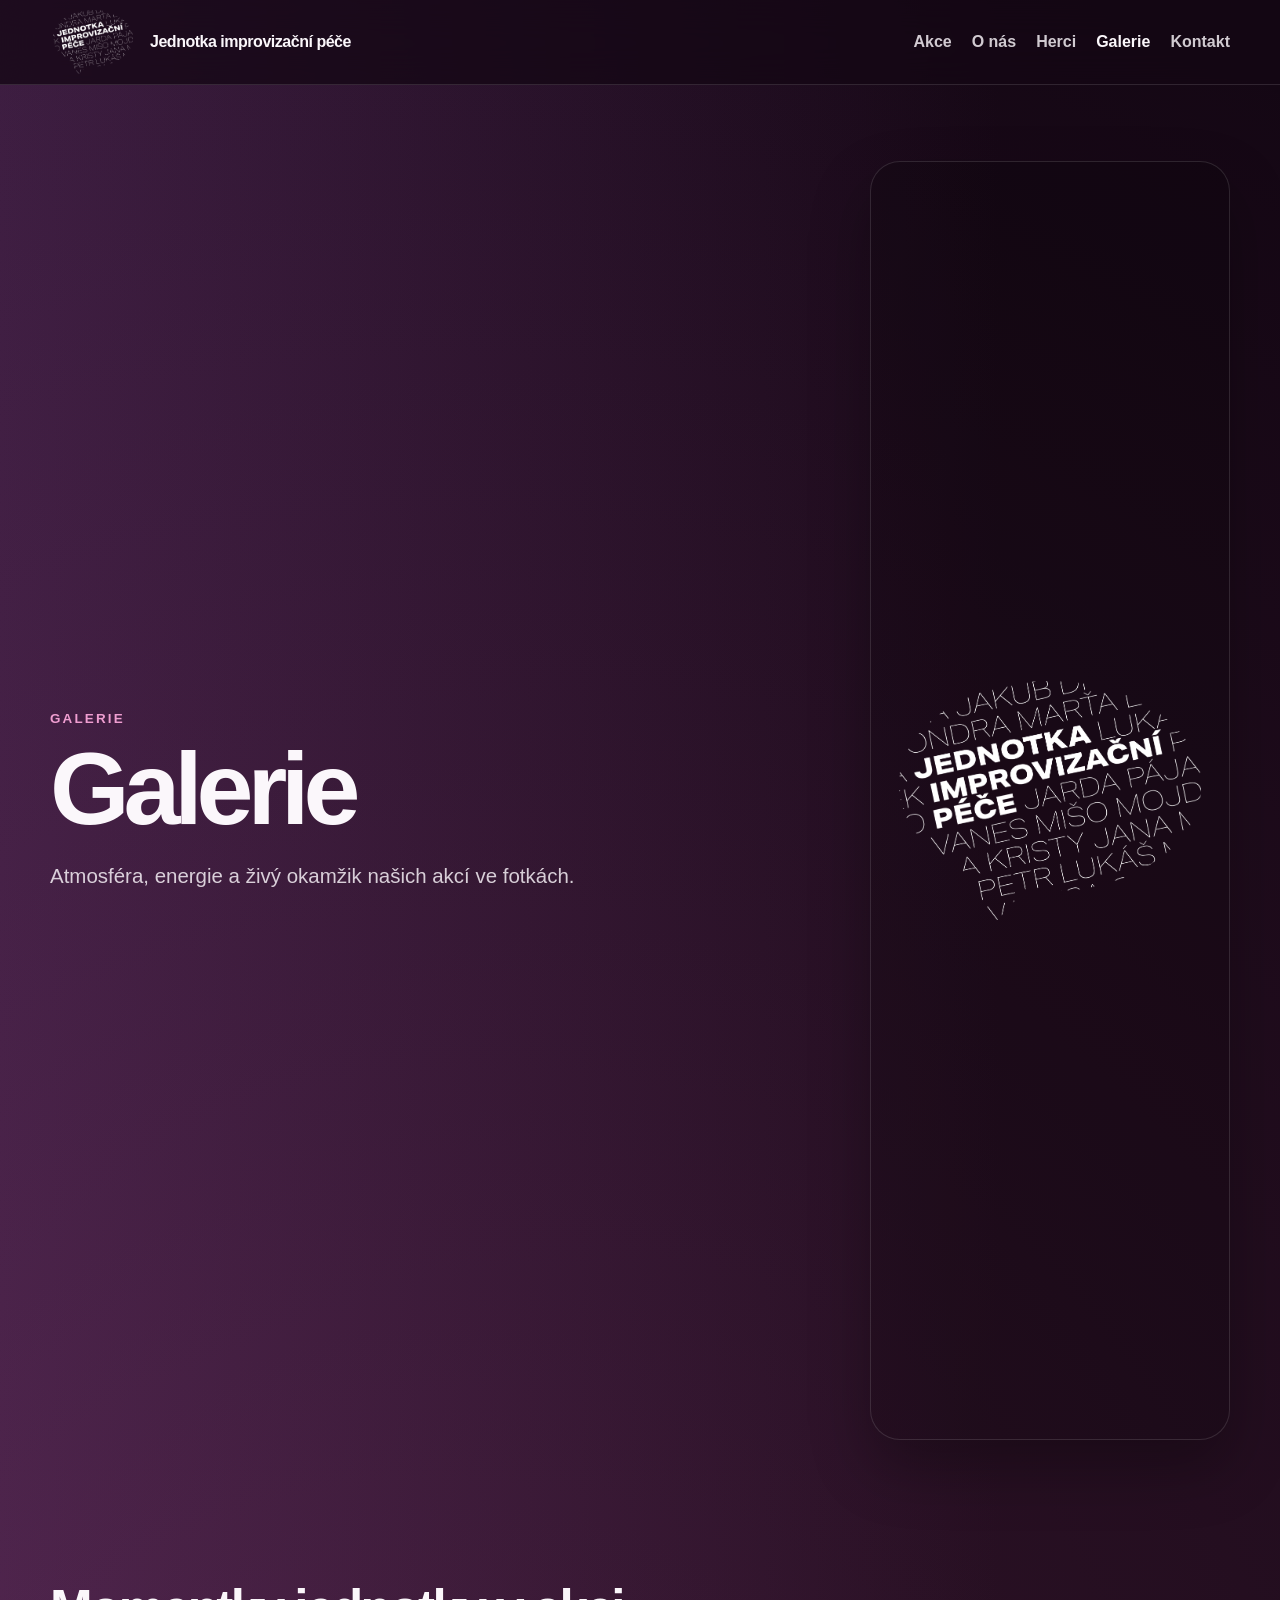
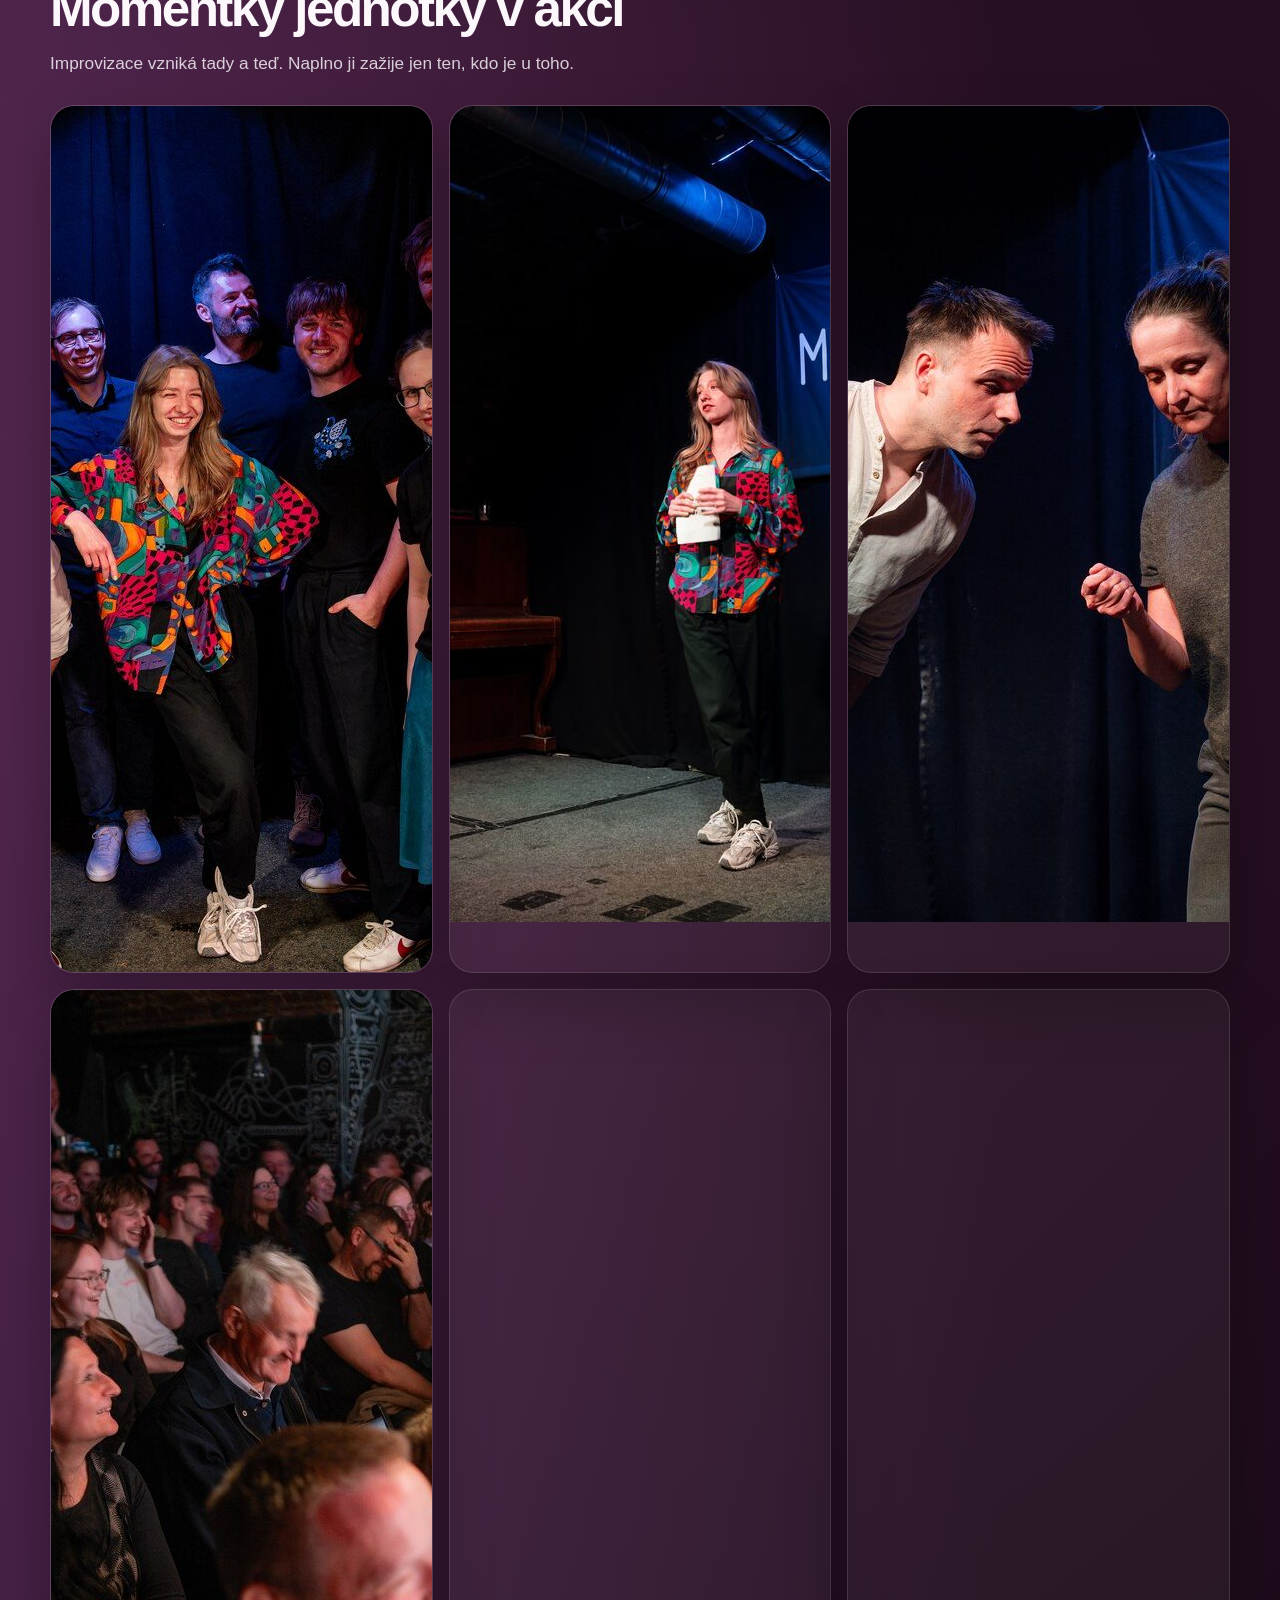
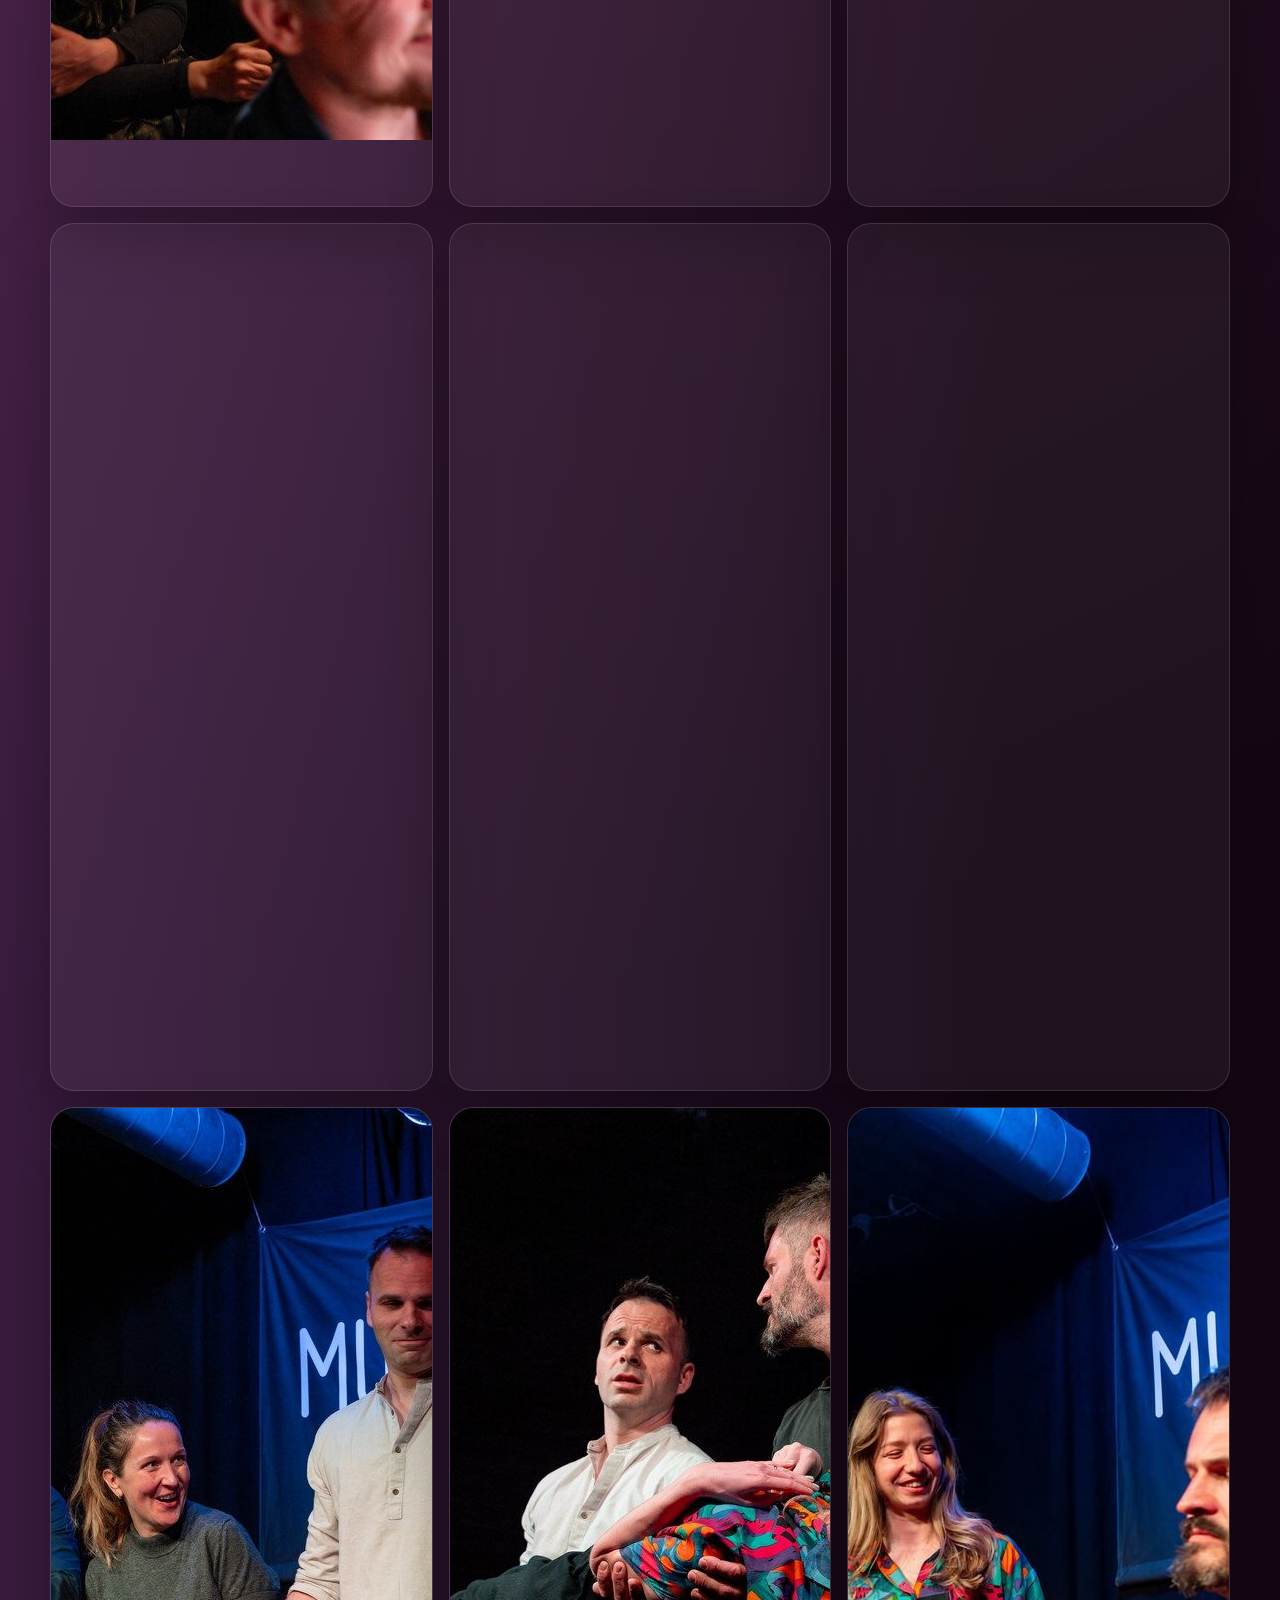
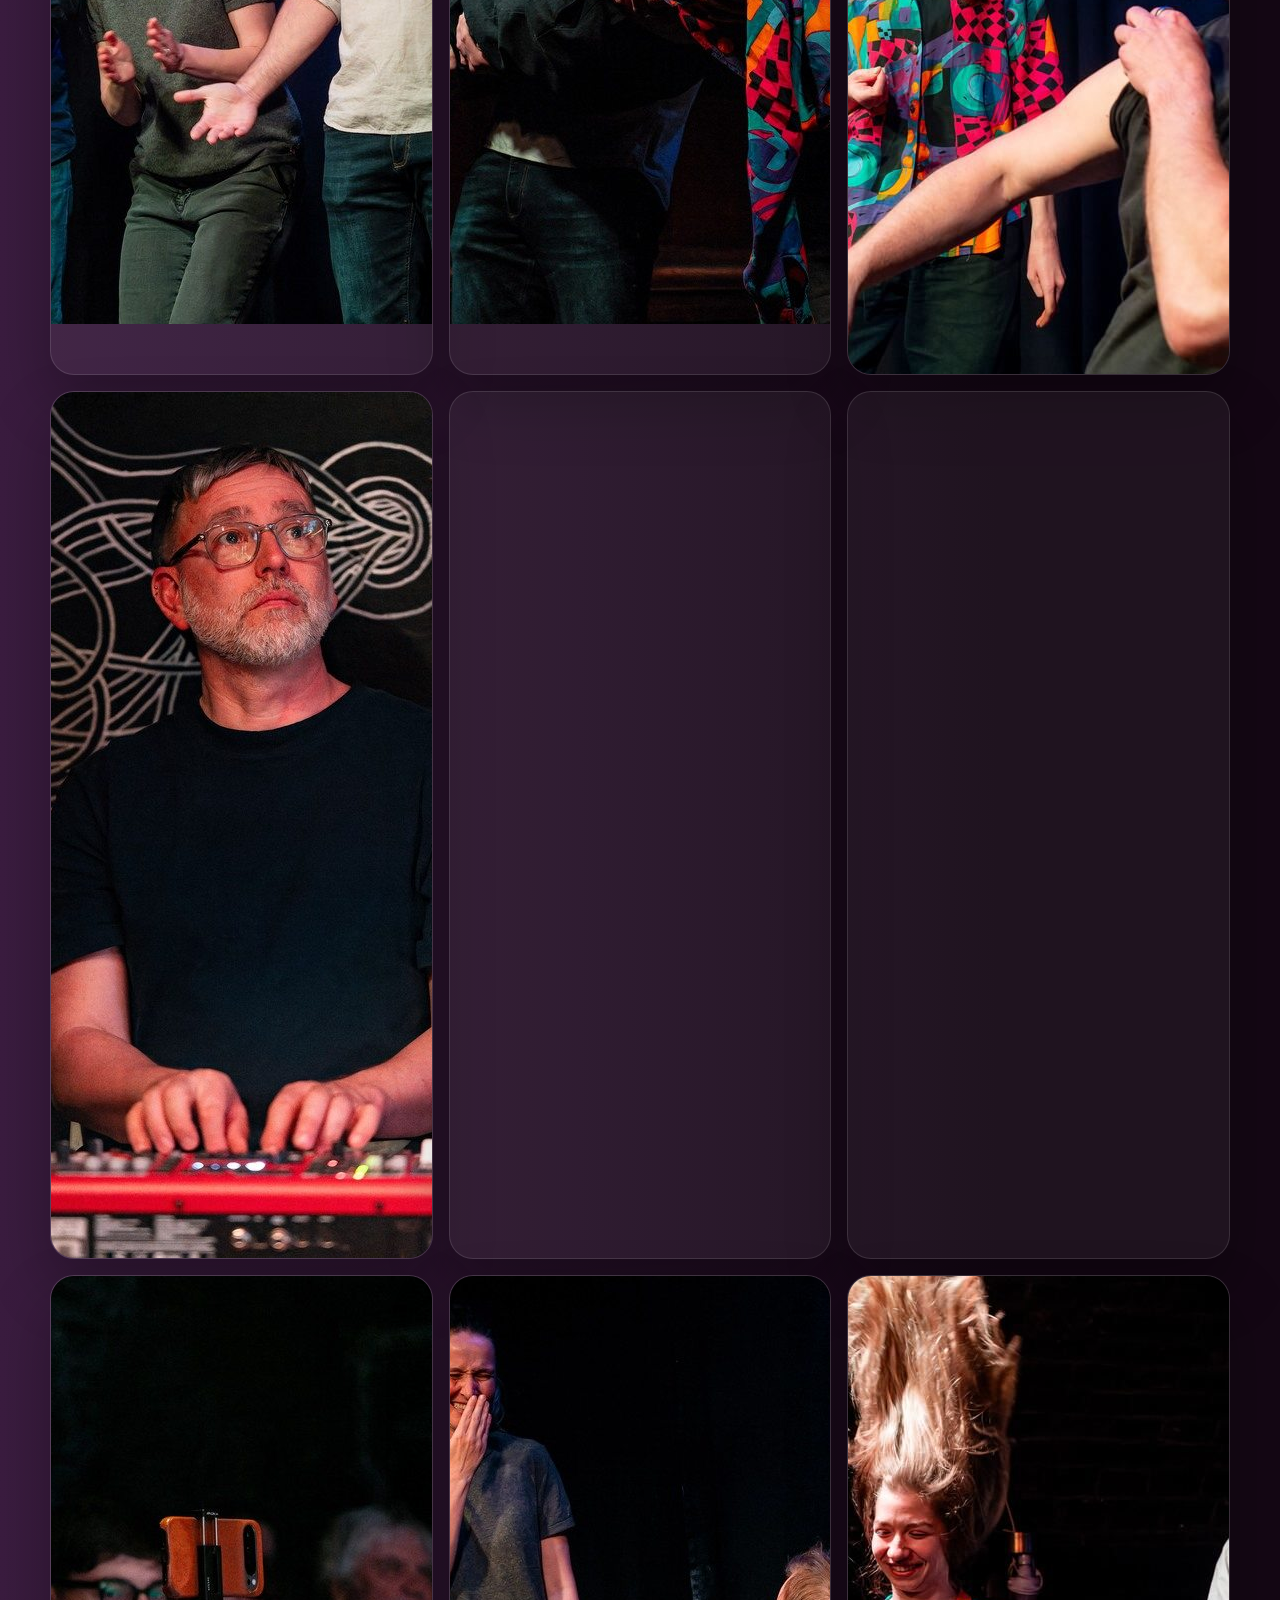
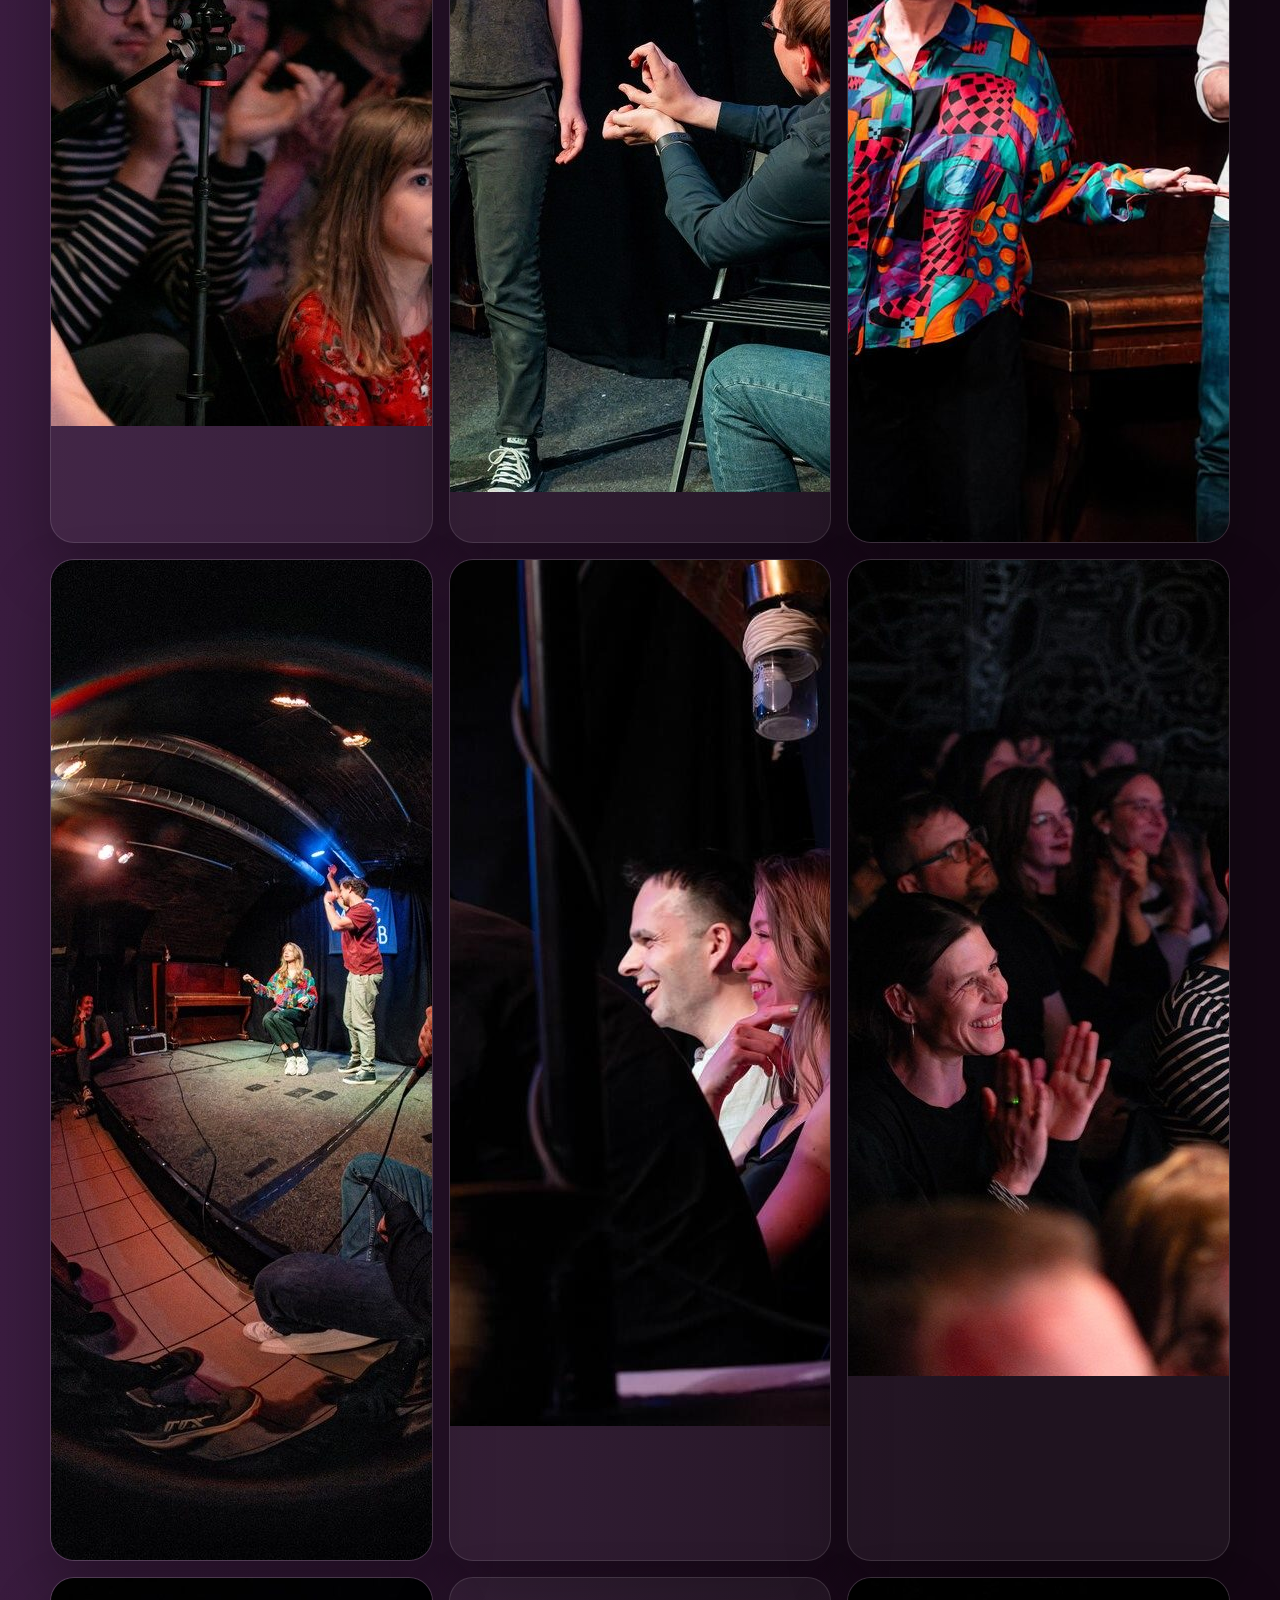
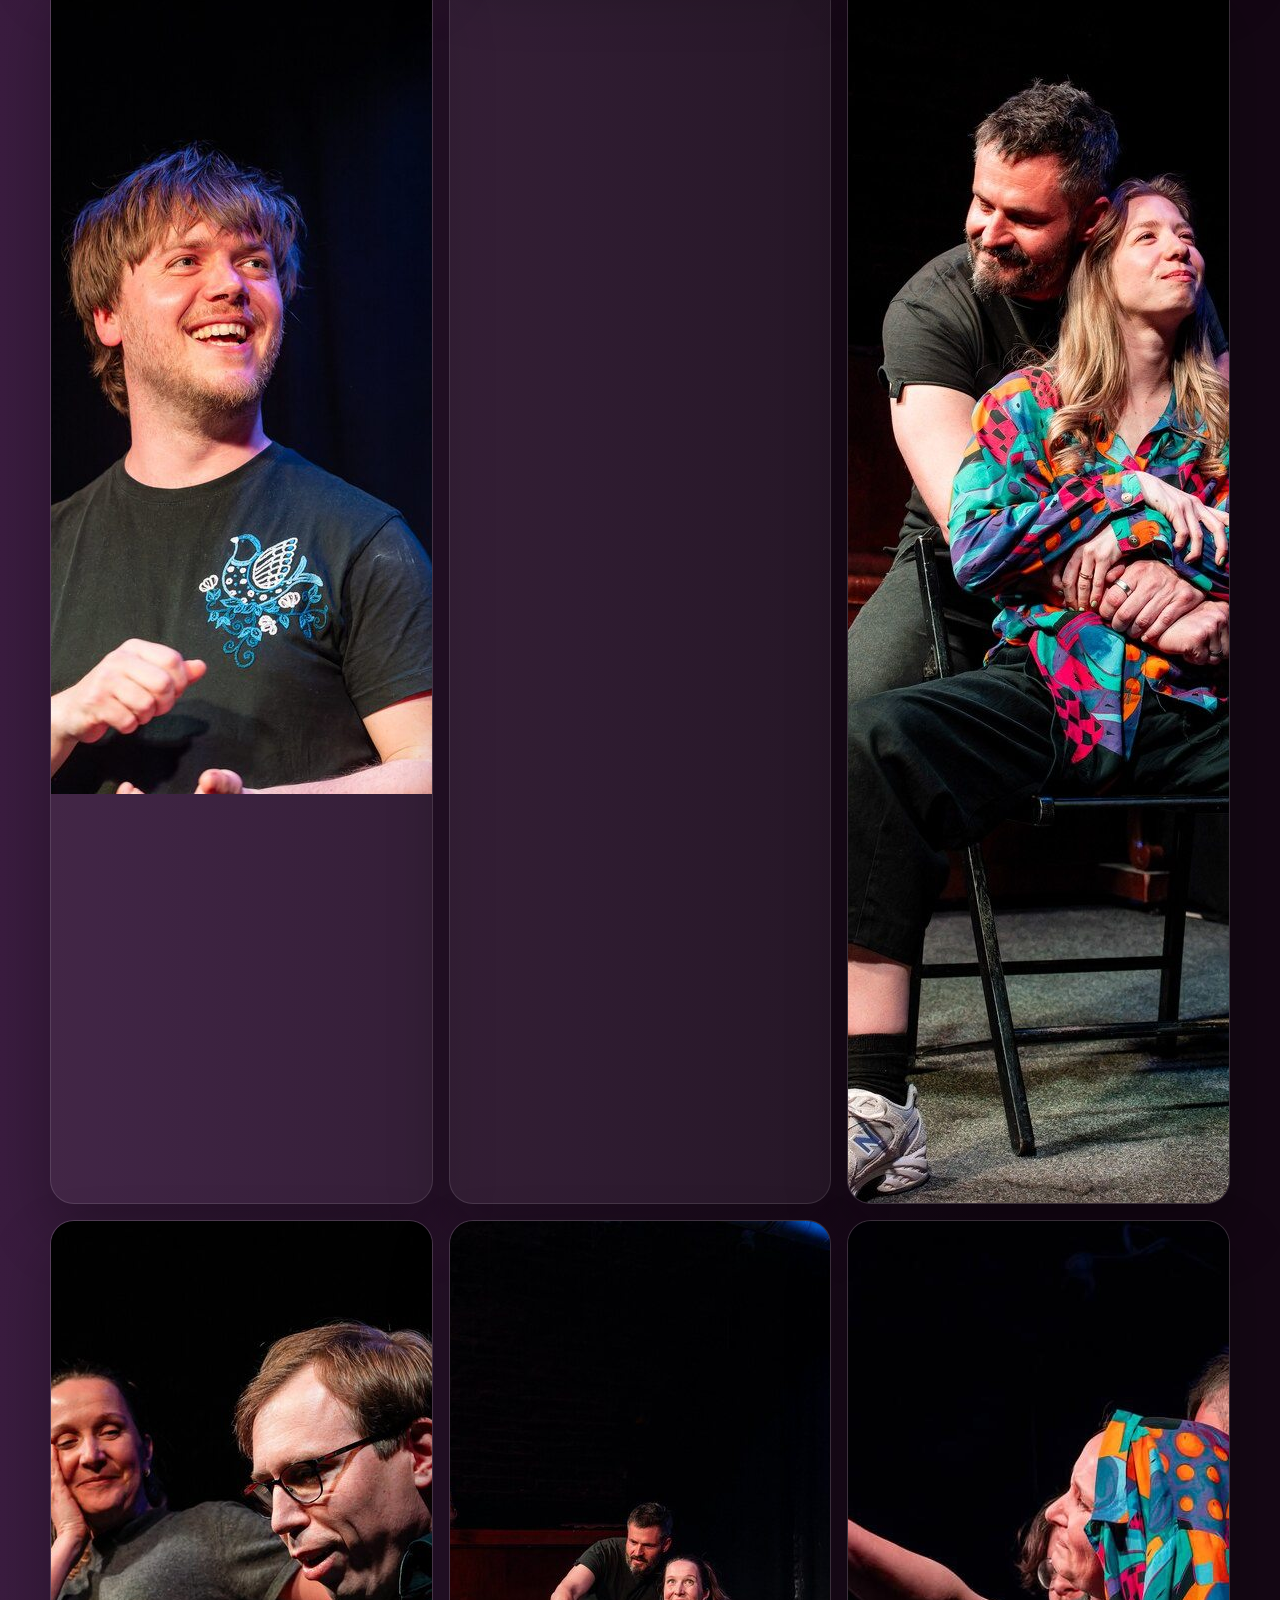
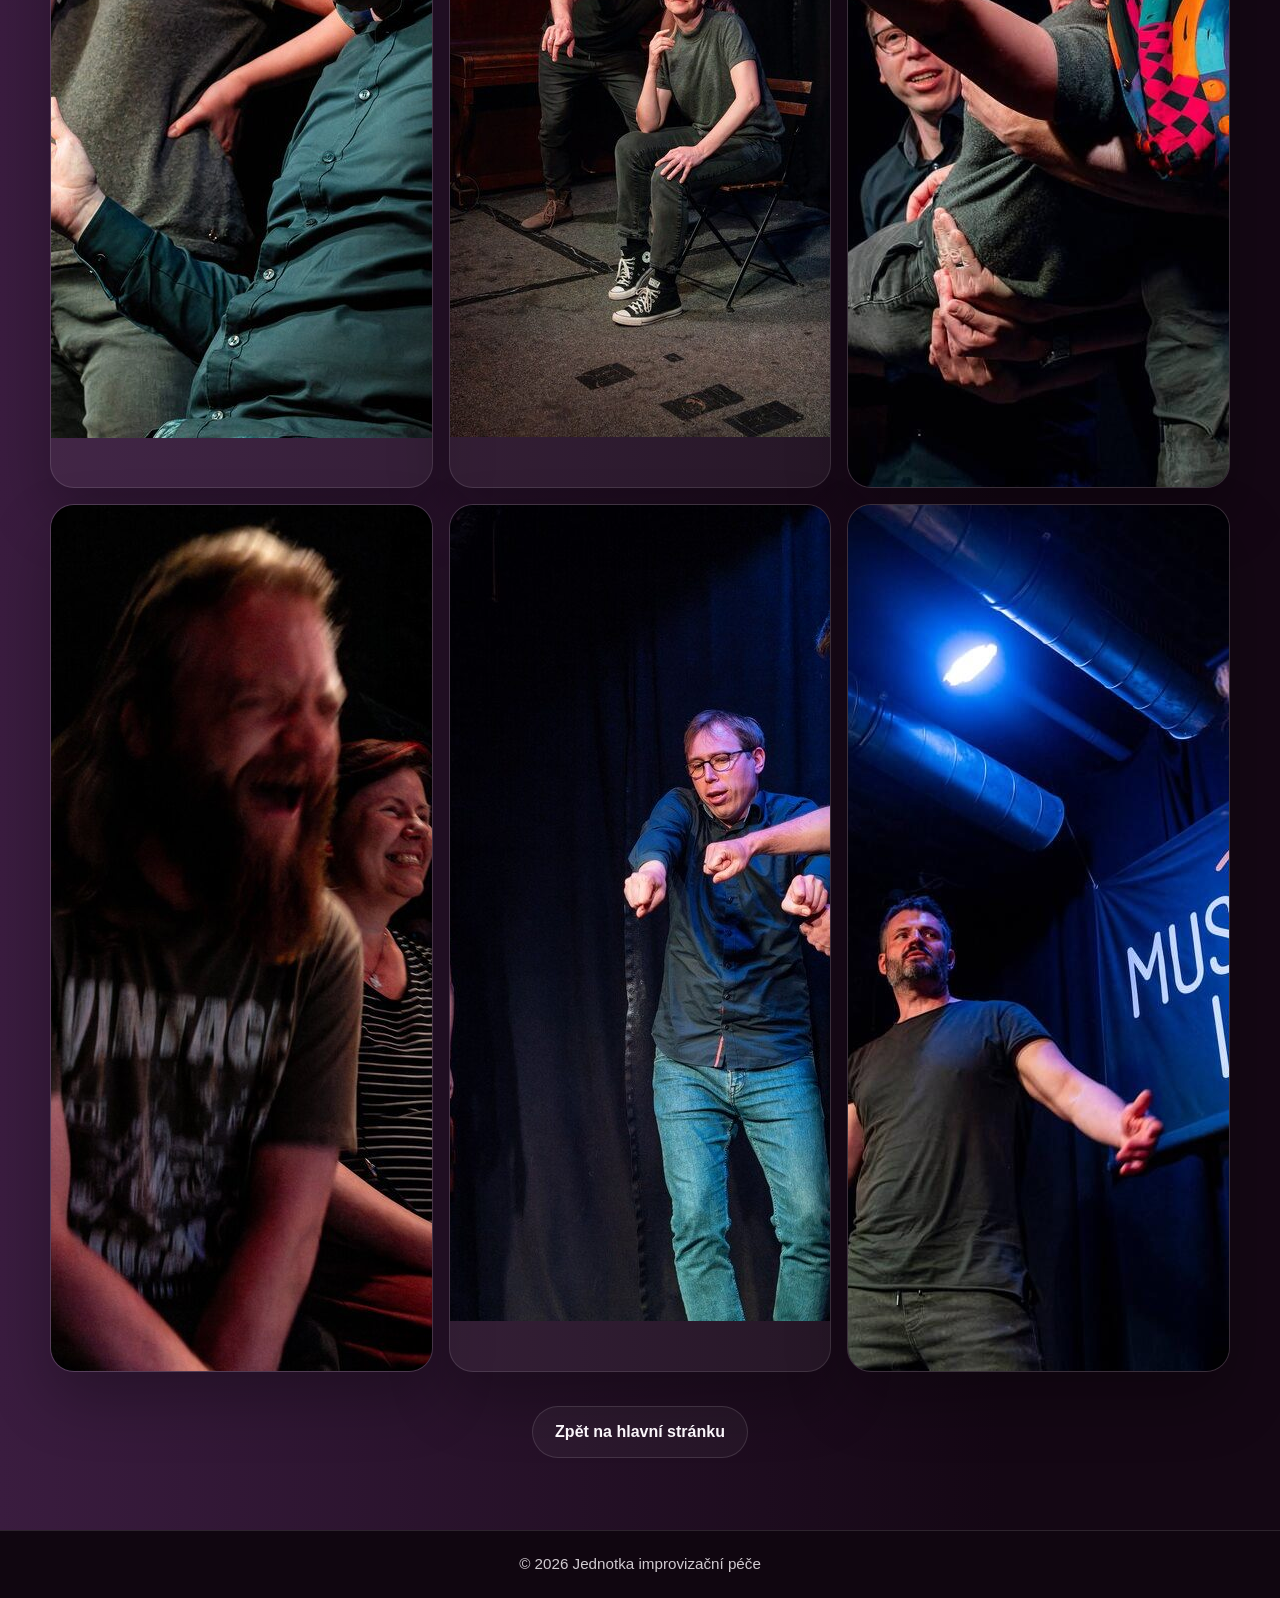
==== commit b4a6be58: "Show full gallery thumbnails on mobile" ====
--- a/galerie.html
+++ b/galerie.html
@@ -34,7 +34,7 @@
       "description": "Fotogalerie improvizačního divadla Jednotka improvizační péče."
     }
   </script>
-  <link rel="stylesheet" href="styles.css?v=20260705-4">
+  <link rel="stylesheet" href="styles.css?v=20260705-5">
 </head>
 <body>
   <header class="site-header" id="top">
--- a/styles.css
+++ b/styles.css
@@ -724,8 +724,16 @@
     gap: 12px;
   }
 
+  .gallery-card {
+    aspect-ratio: 1 / 1;
+  }
+
   .gallery-card img {
-    aspect-ratio: 16 / 9;
+    width: 100%;
+    height: 100%;
+    aspect-ratio: auto;
+    object-fit: contain;
+    background: rgba(0,0,0,0.26);
   }
 }
 
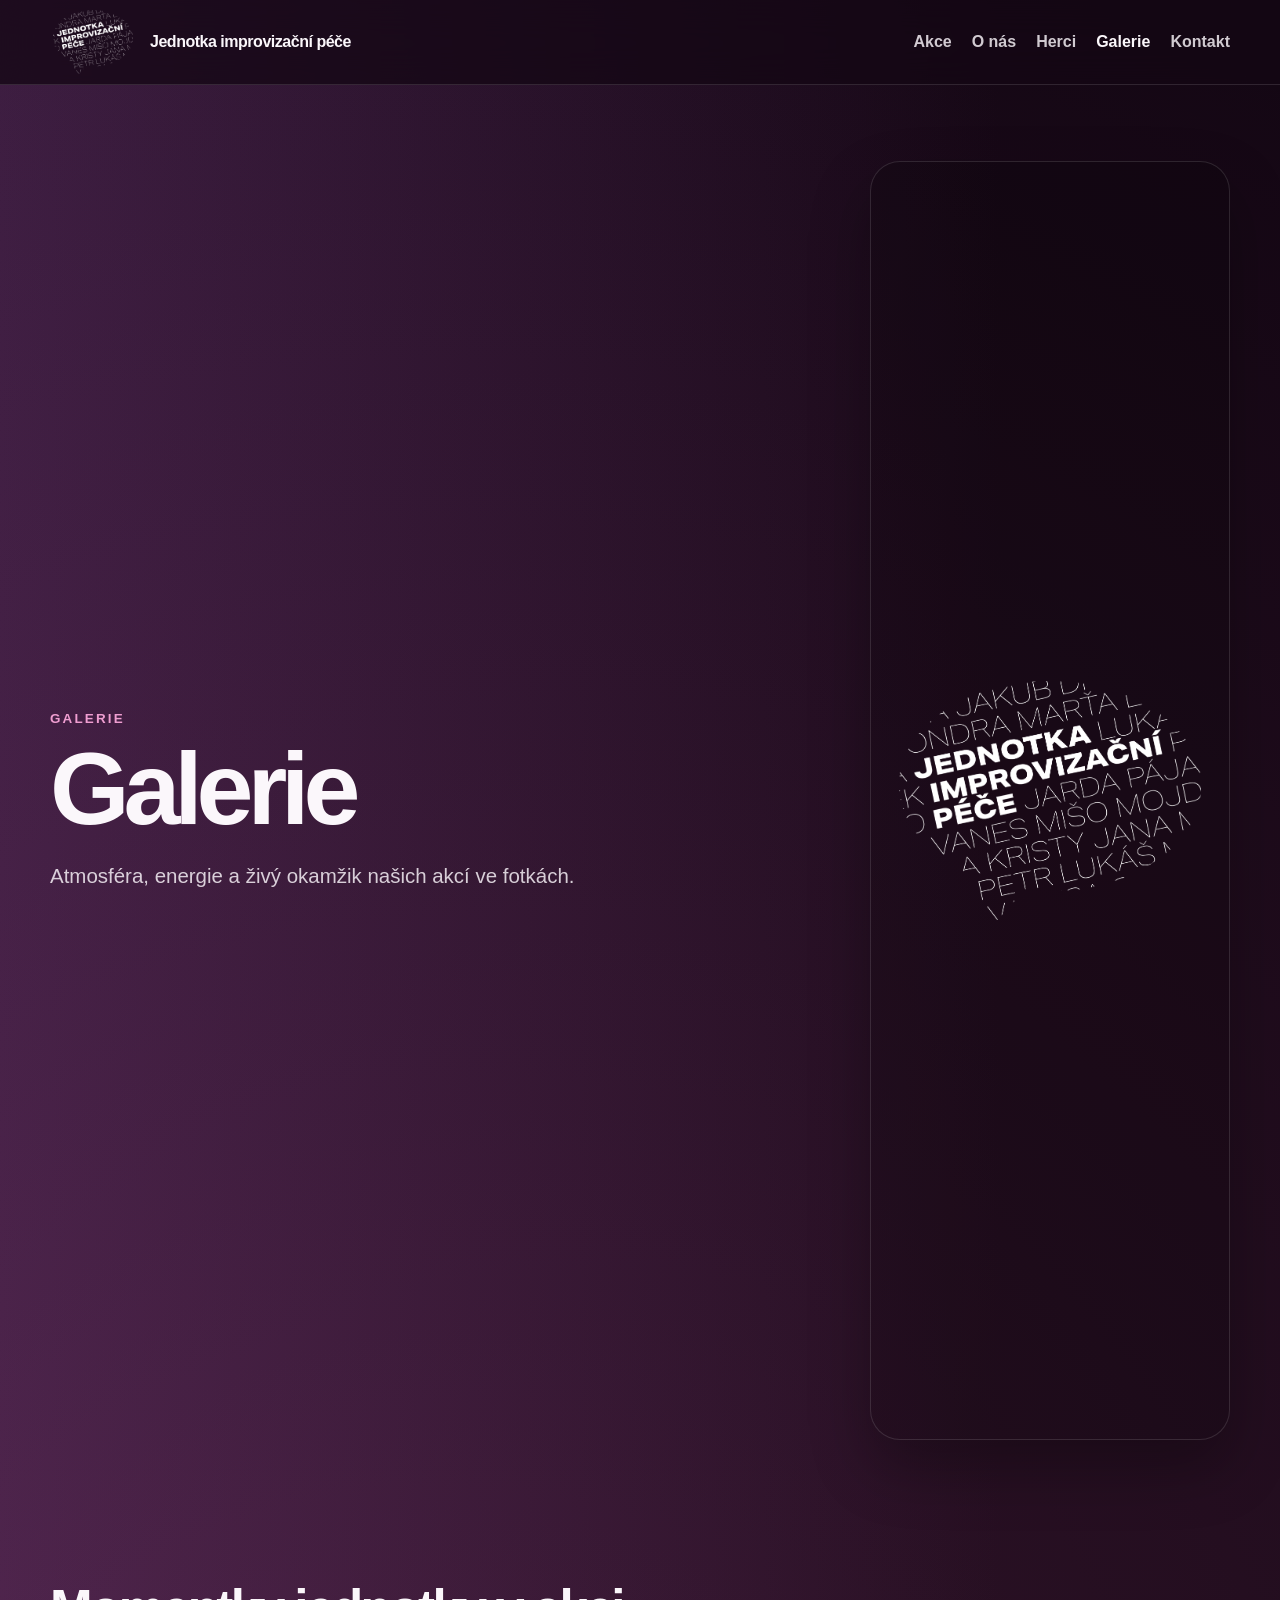
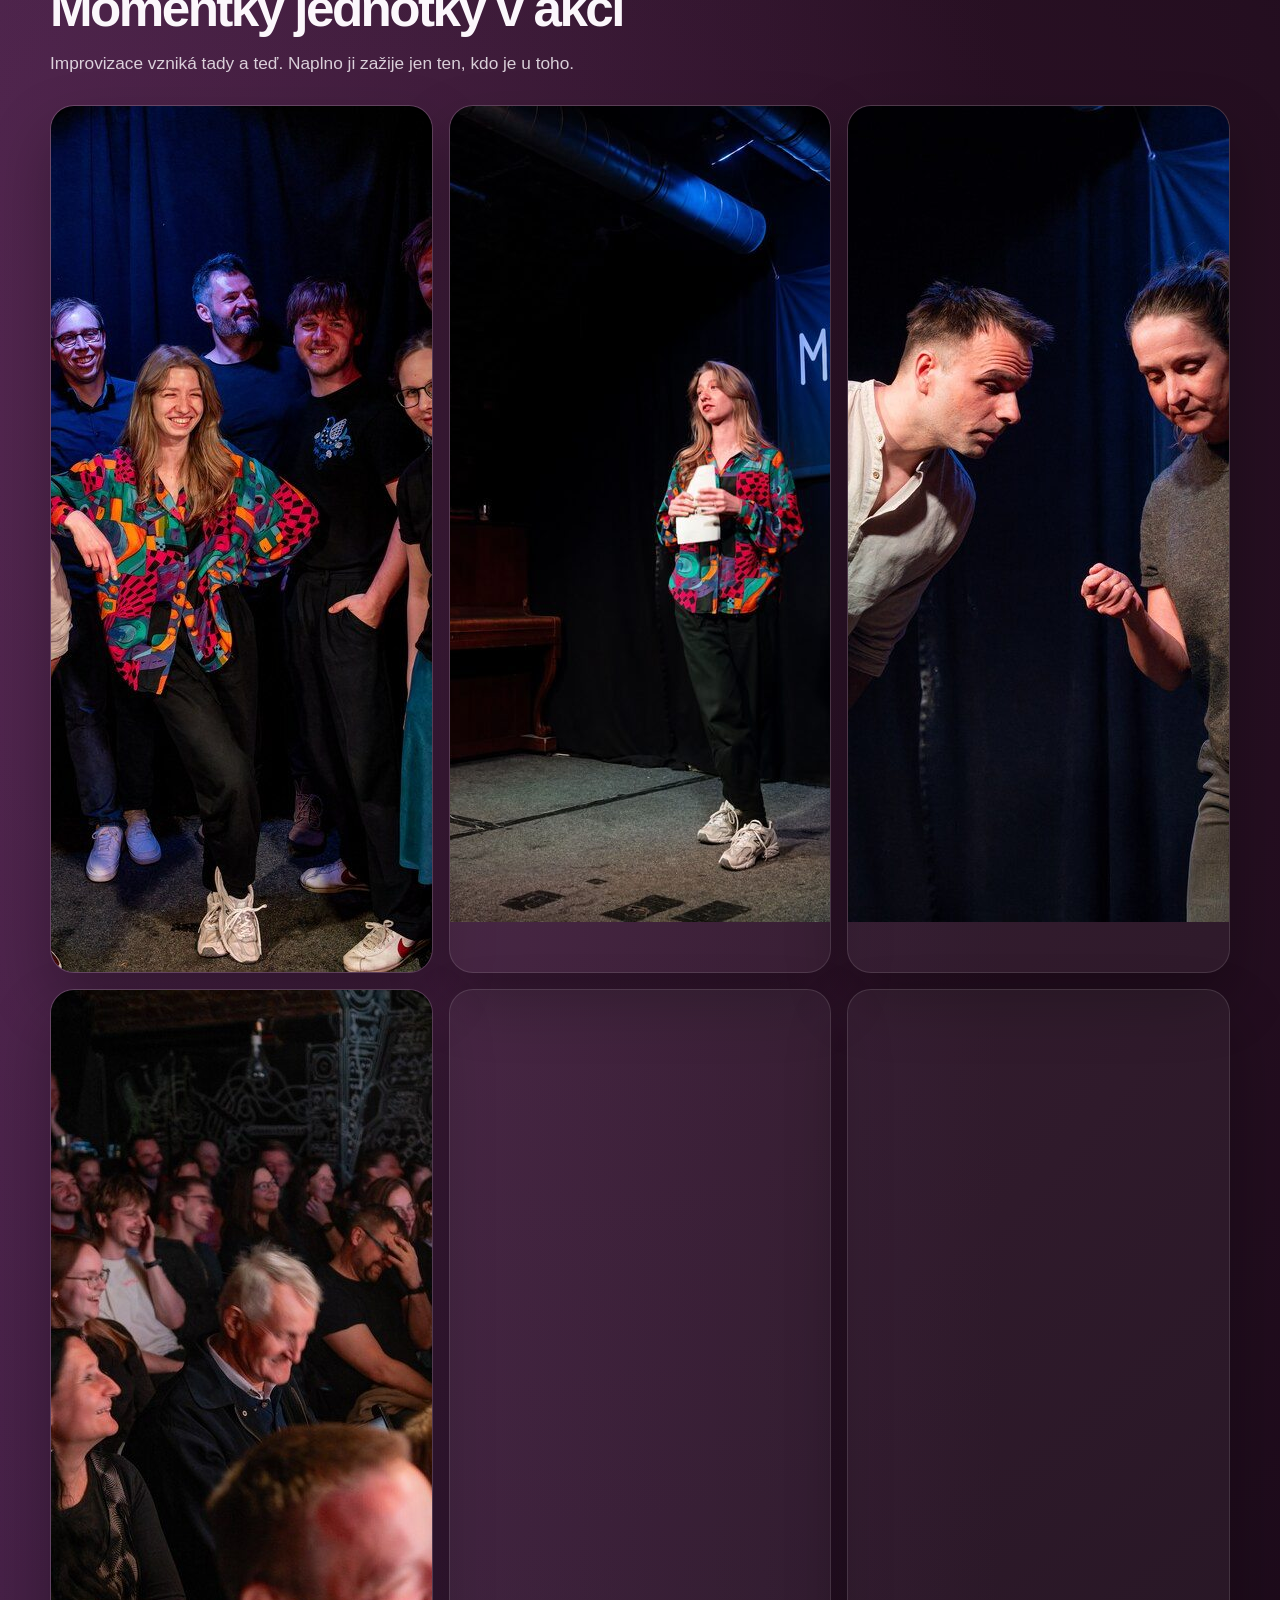
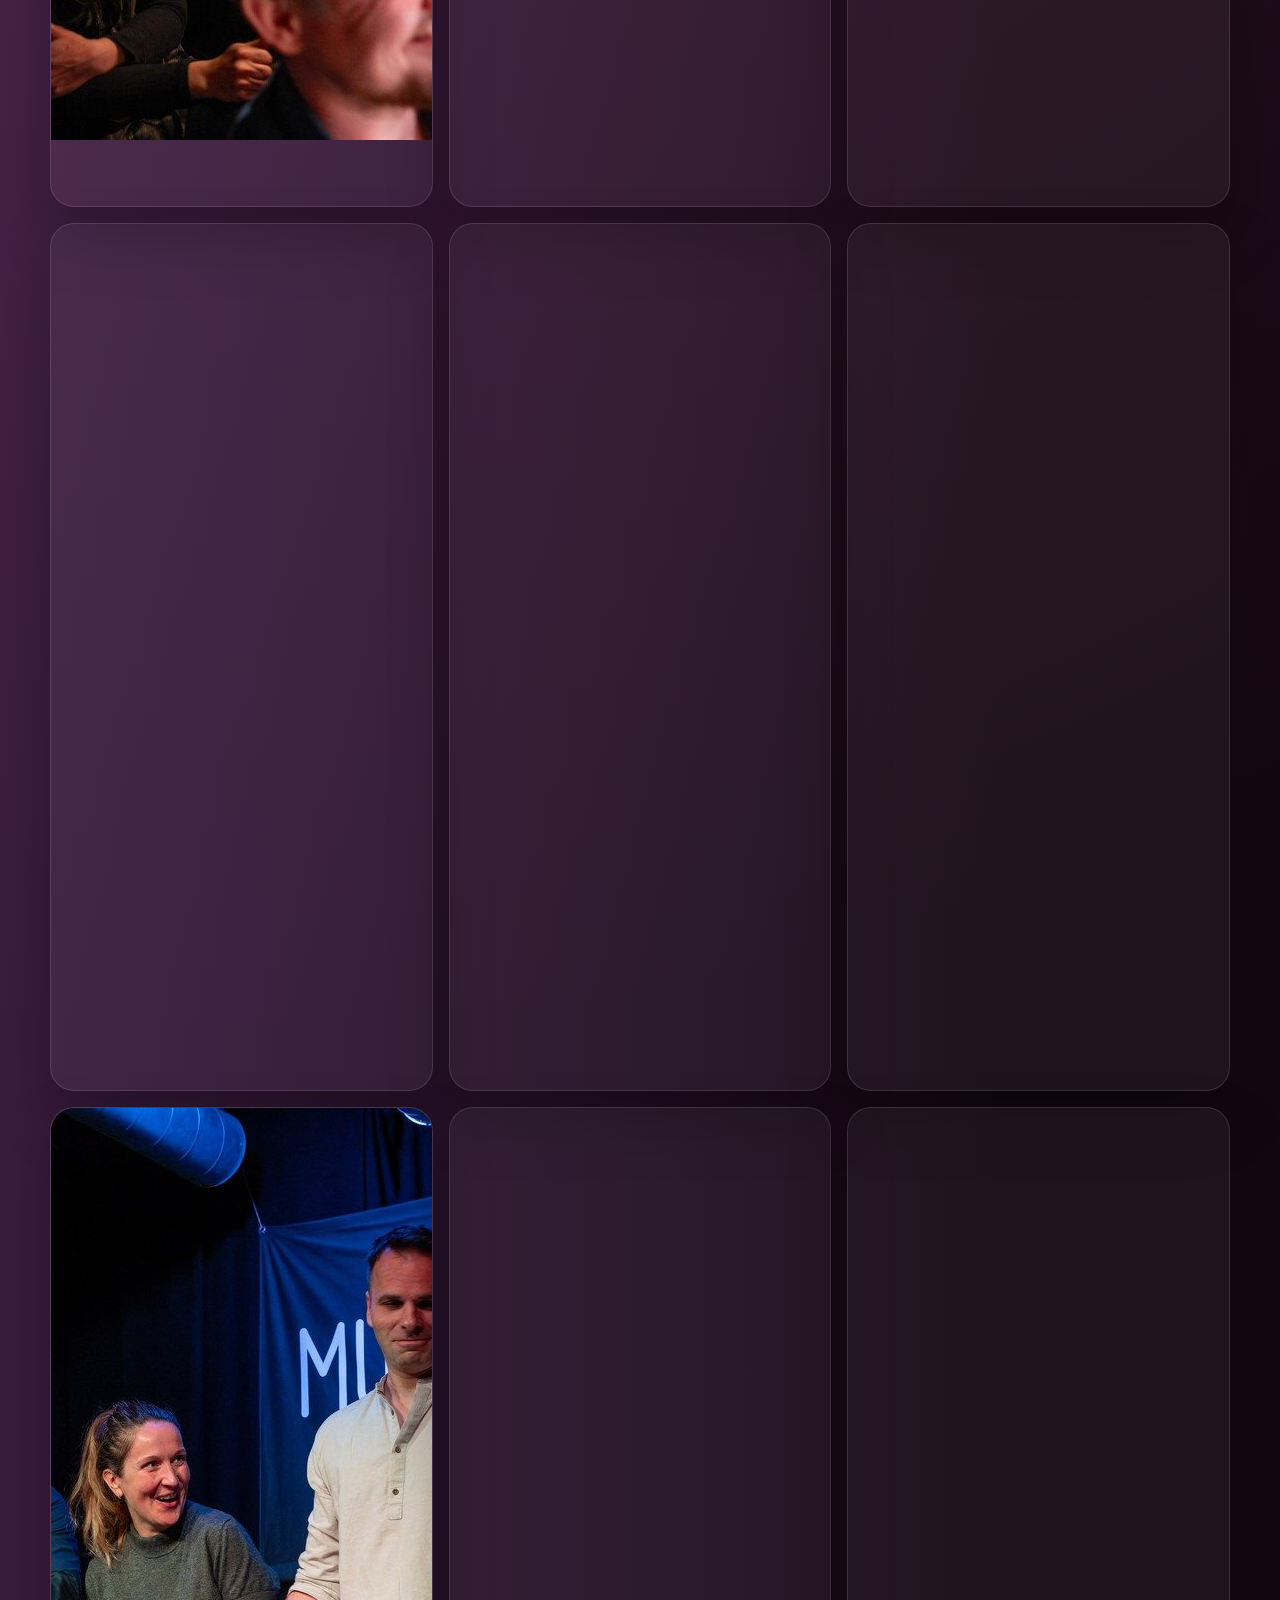
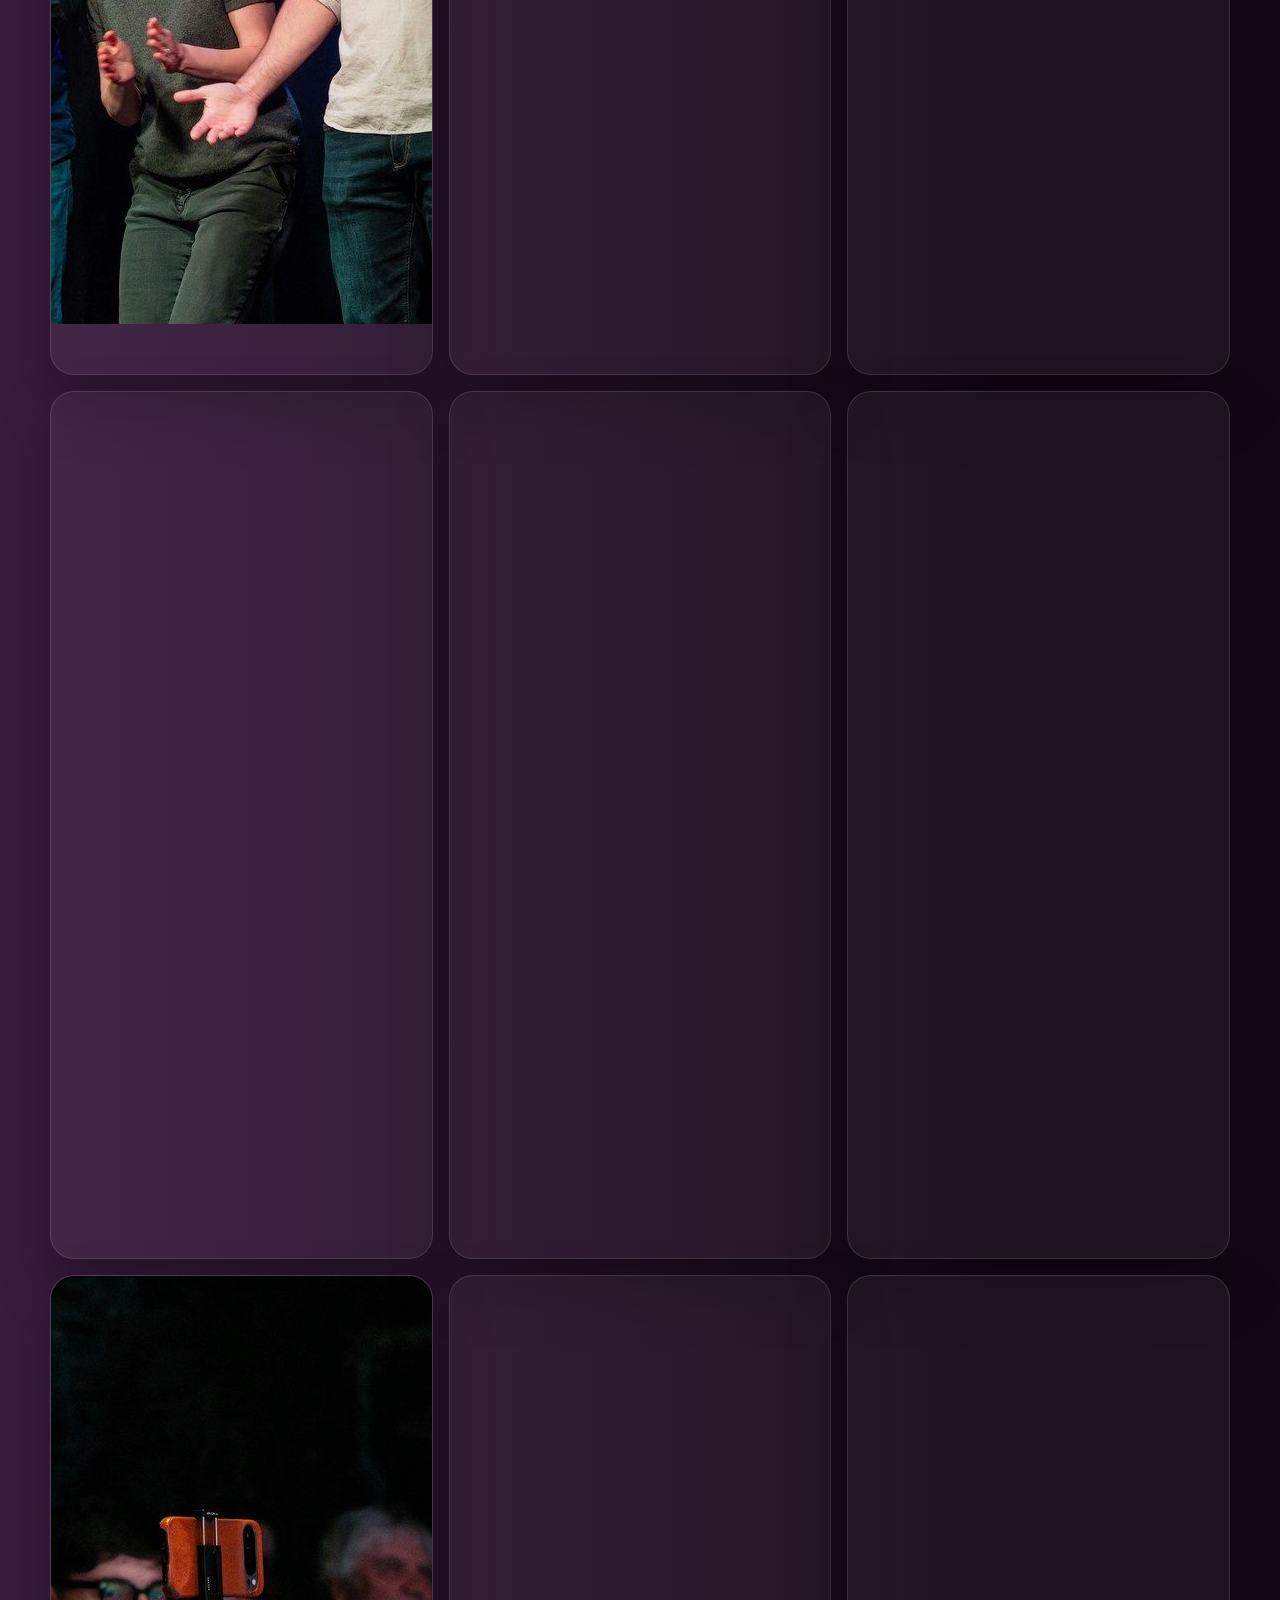
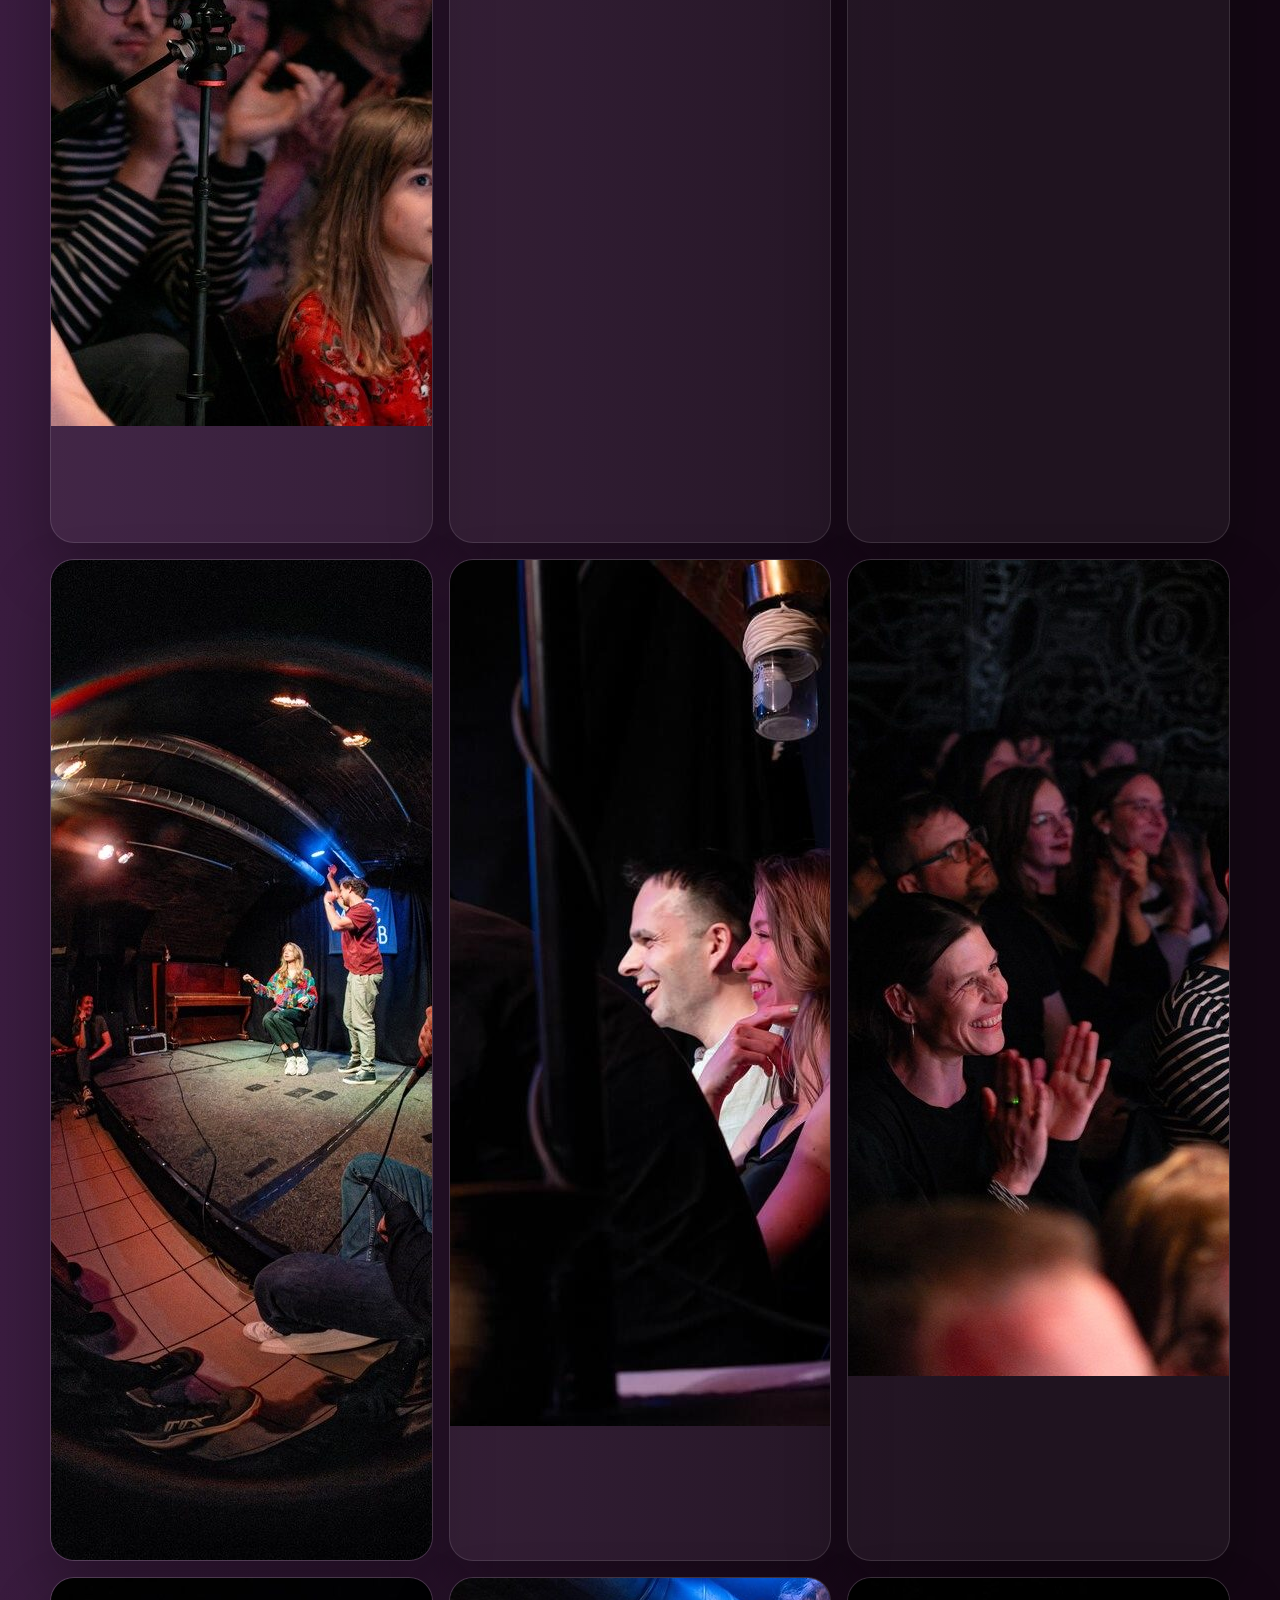
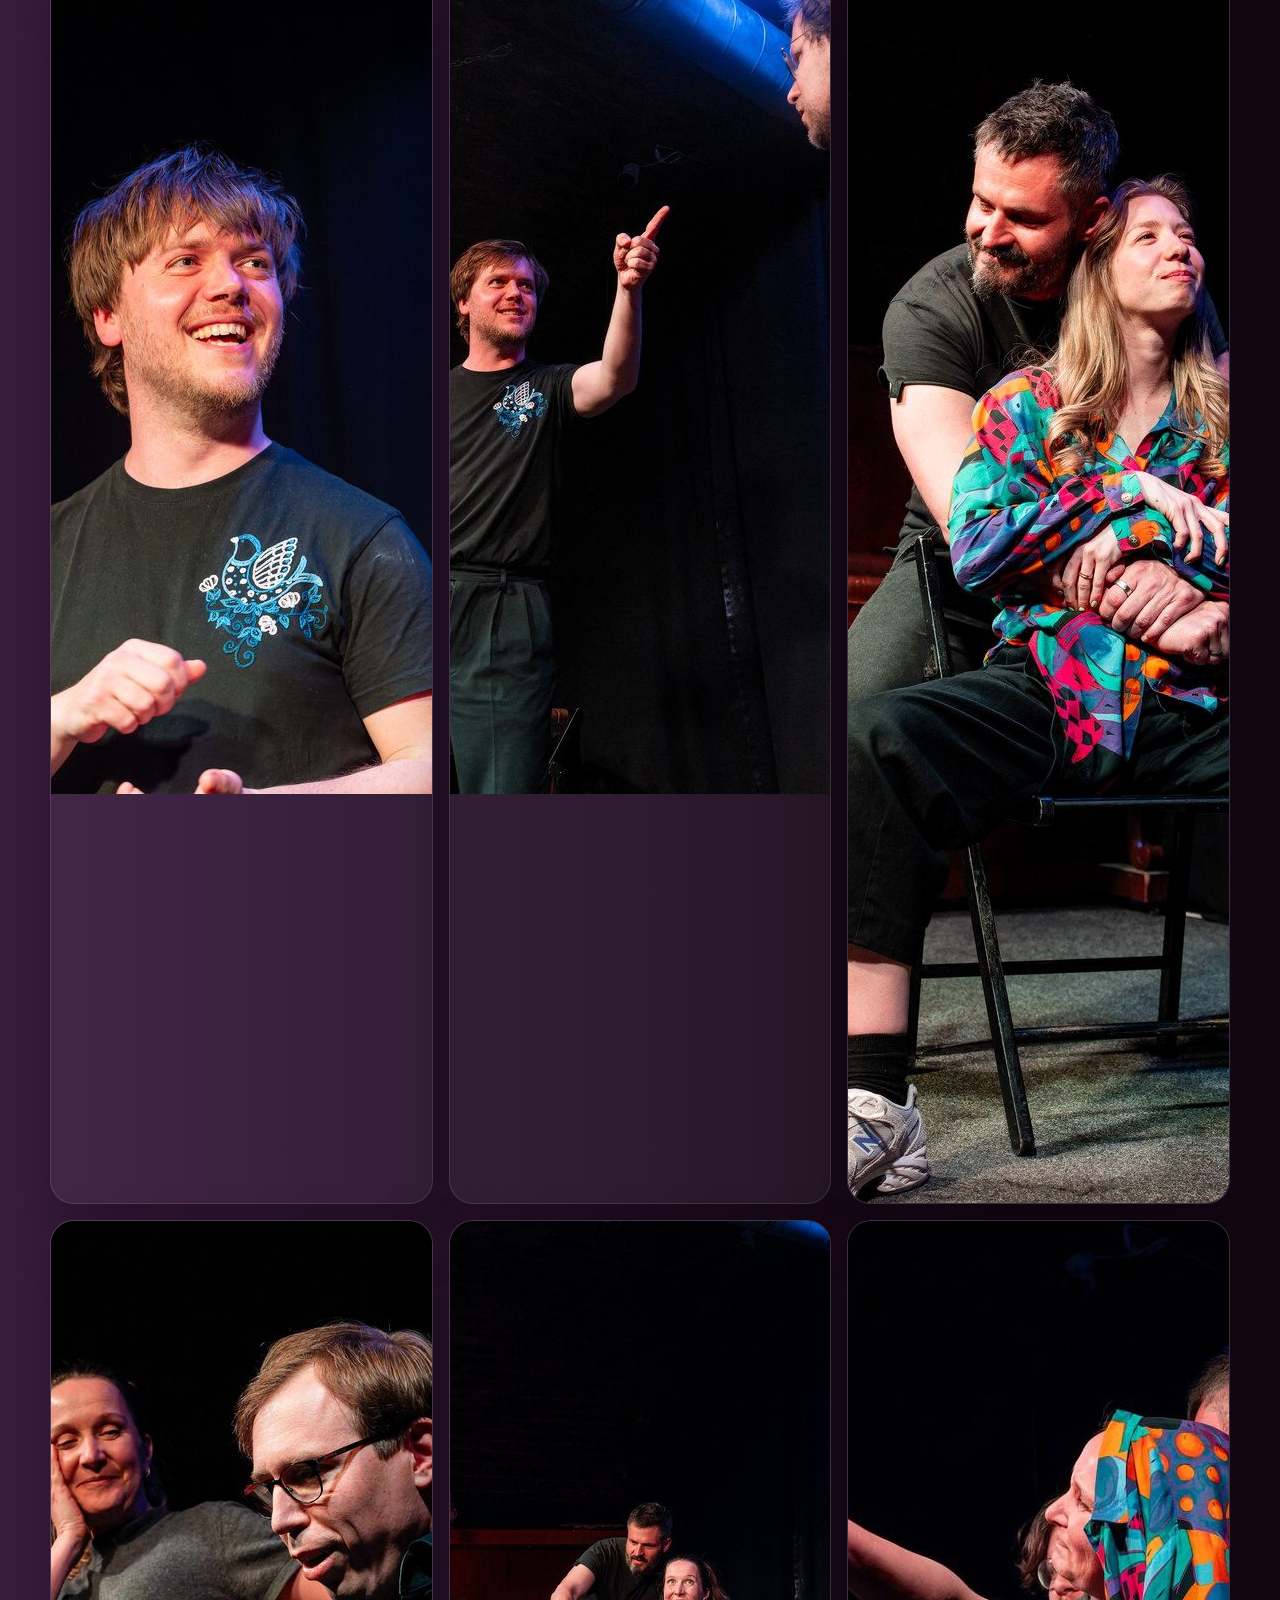
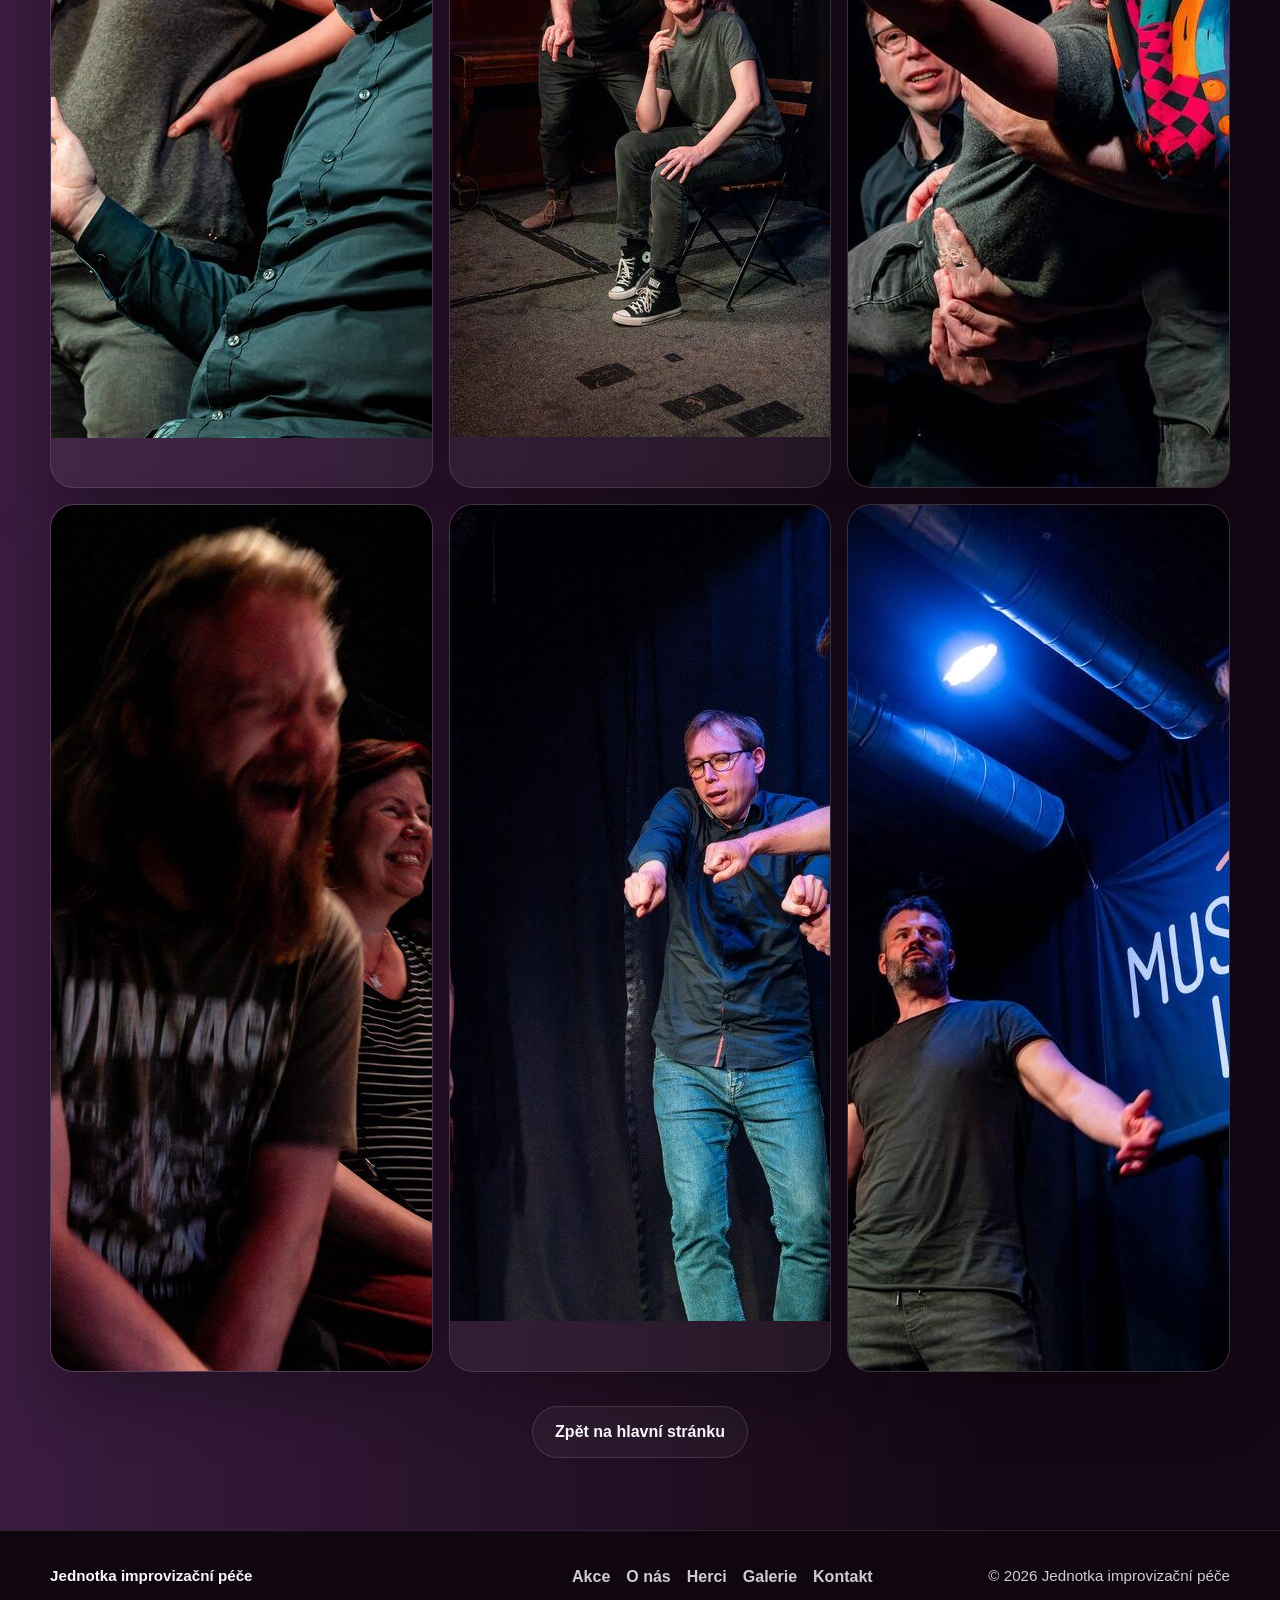
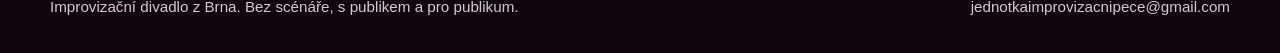
==== commit 0c91324a: "Add full site footer" ====
--- a/galerie.html
+++ b/galerie.html
@@ -34,7 +34,7 @@
       "description": "Fotogalerie improvizačního divadla Jednotka improvizační péče."
     }
   </script>
-  <link rel="stylesheet" href="styles.css?v=20260705-5">
+  <link rel="stylesheet" href="styles.css?v=20260705-8">
 </head>
 <body>
   <header class="site-header" id="top">
@@ -177,7 +177,21 @@
 
   <footer class="site-footer">
     <div class="shell footer-inner">
-      <p>© 2026 Jednotka improvizační péče</p>
+      <div>
+        <p class="footer-title">Jednotka improvizační péče</p>
+        <p>Improvizační divadlo z Brna. Bez scénáře, s publikem a pro publikum.</p>
+      </div>
+      <nav class="footer-links" aria-label="Navigace v patičce">
+        <a href="index.html#program">Akce</a>
+        <a href="index.html#o-jednotce">O nás</a>
+        <a href="index.html#clenove">Herci</a>
+        <a href="galerie.html" aria-current="page">Galerie</a>
+        <a href="index.html#kontakt">Kontakt</a>
+      </nav>
+      <div class="footer-meta">
+        <p>© 2026 Jednotka improvizační péče</p>
+        <p><a href="mailto:jednotkaimprovizacnipece@gmail.com">jednotkaimprovizacnipece@gmail.com</a></p>
+      </div>
     </div>
   </footer>
 
--- a/styles.css
+++ b/styles.css
@@ -120,16 +120,43 @@
 }
 
 .footer-inner {
-  padding: 22px 0;
-  display: flex;
-  align-items: center;
-  justify-content: center;
-  text-align: center;
+  padding: 34px 0;
+  display: grid;
+  grid-template-columns: minmax(0, 1.2fr) auto minmax(220px, 0.8fr);
+  align-items: start;
+  gap: 28px;
 }
 
 .footer-inner p {
   margin: 0;
   font-size: 0.95rem;
+}
+
+.footer-title {
+  margin-bottom: 8px !important;
+  color: var(--white);
+  font-weight: 900;
+}
+
+.footer-links {
+  display: flex;
+  gap: 16px;
+  flex-wrap: wrap;
+  justify-content: center;
+  color: var(--text-soft);
+  font-weight: 700;
+}
+
+.footer-links a:hover,
+.footer-meta a:hover {
+  color: var(--white);
+}
+
+.footer-meta {
+  display: grid;
+  gap: 8px;
+  justify-items: end;
+  text-align: right;
 }
 
 .hero {
@@ -337,8 +364,8 @@
 
 .actors-grid {
   display: grid;
-  grid-template-columns: repeat(4, minmax(0, 1fr));
-  gap: 18px;
+  grid-template-columns: repeat(3, minmax(0, 1fr));
+  gap: 22px;
 }
 
 .actor-card {
@@ -353,11 +380,15 @@
 
 .actor-photo {
   position: relative;
+  aspect-ratio: 4 / 5;
+  overflow: hidden;
 }
 
 .actor-photo img {
+  display: block;
   width: 100%;
-  aspect-ratio: 4 / 5;
+  height: 100%;
+  aspect-ratio: auto;
   object-fit: cover;
   background: rgba(255,255,255,0.06);
 }
@@ -671,6 +702,21 @@
 
   .contact-box {
     padding: 24px;
+  }
+
+  .footer-inner {
+    grid-template-columns: 1fr;
+    gap: 18px;
+    text-align: left;
+  }
+
+  .footer-links {
+    justify-content: flex-start;
+  }
+
+  .footer-meta {
+    justify-items: start;
+    text-align: left;
   }
 }
 
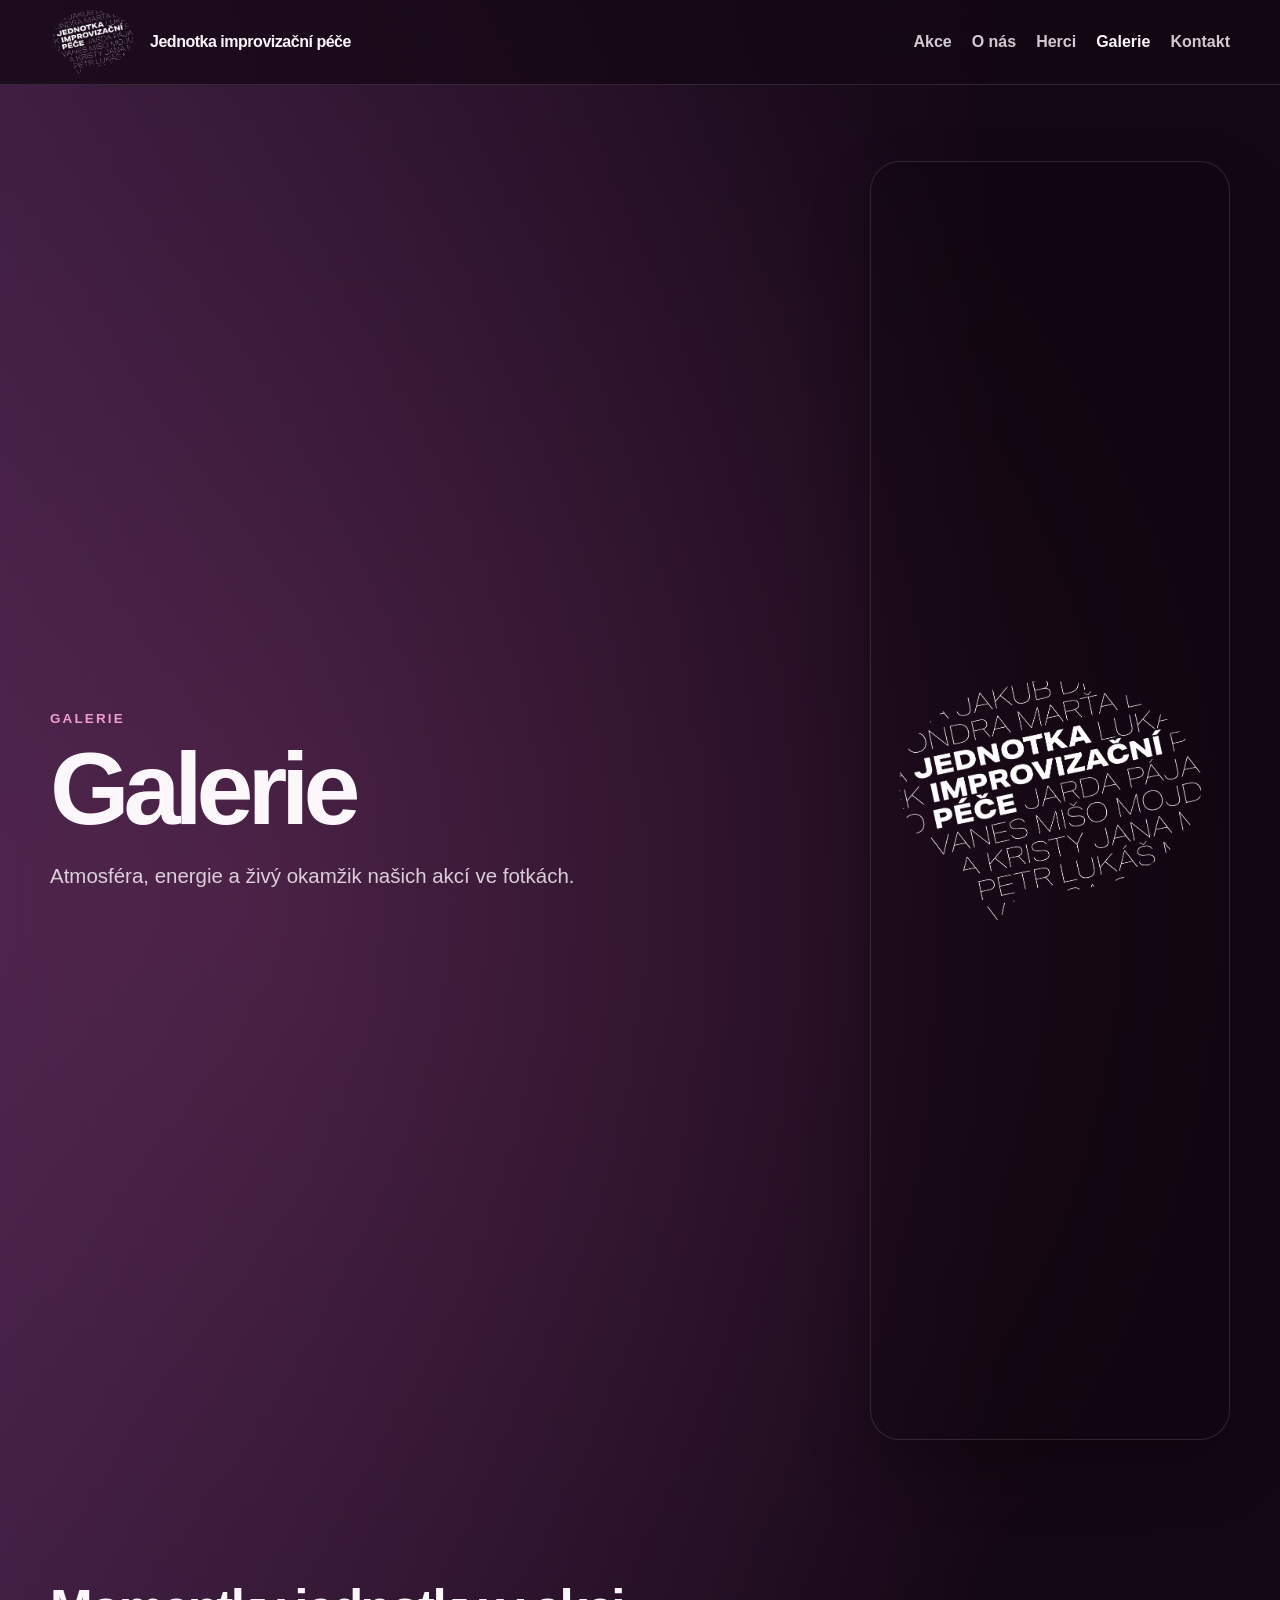
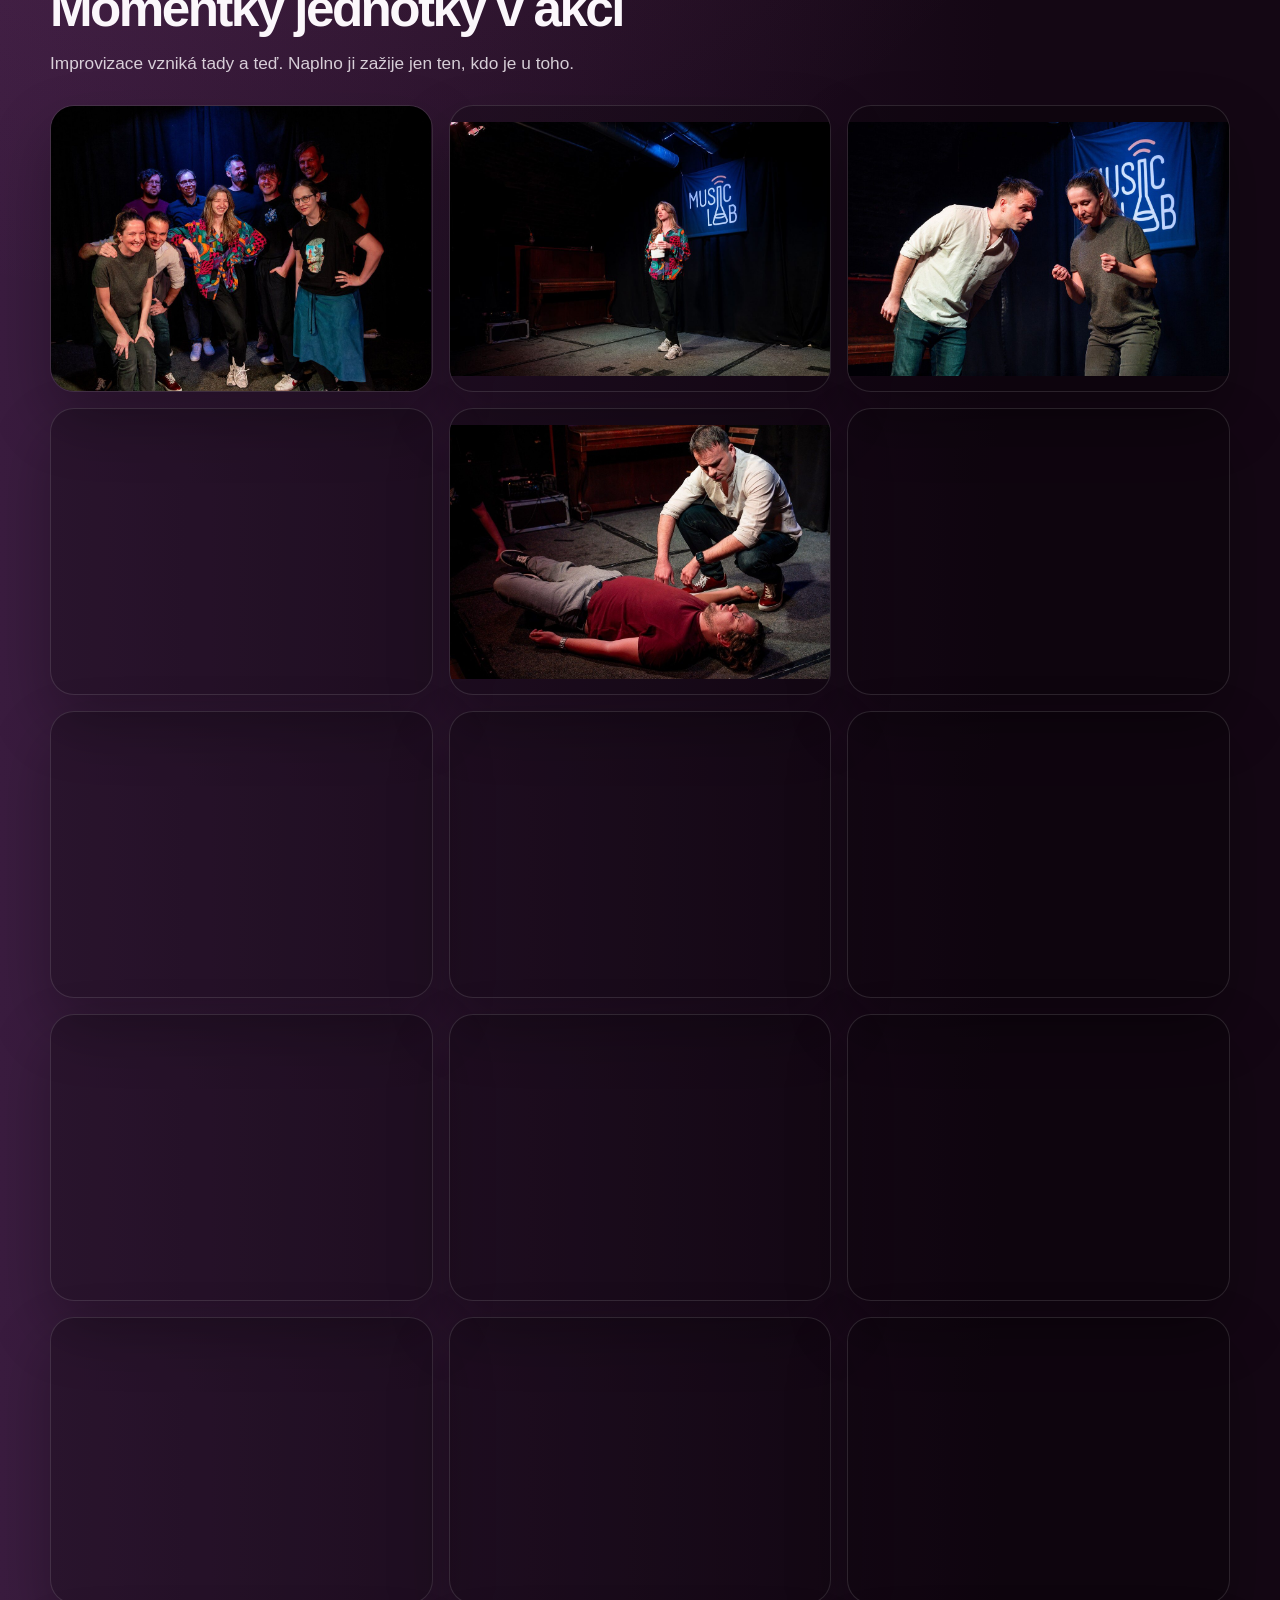
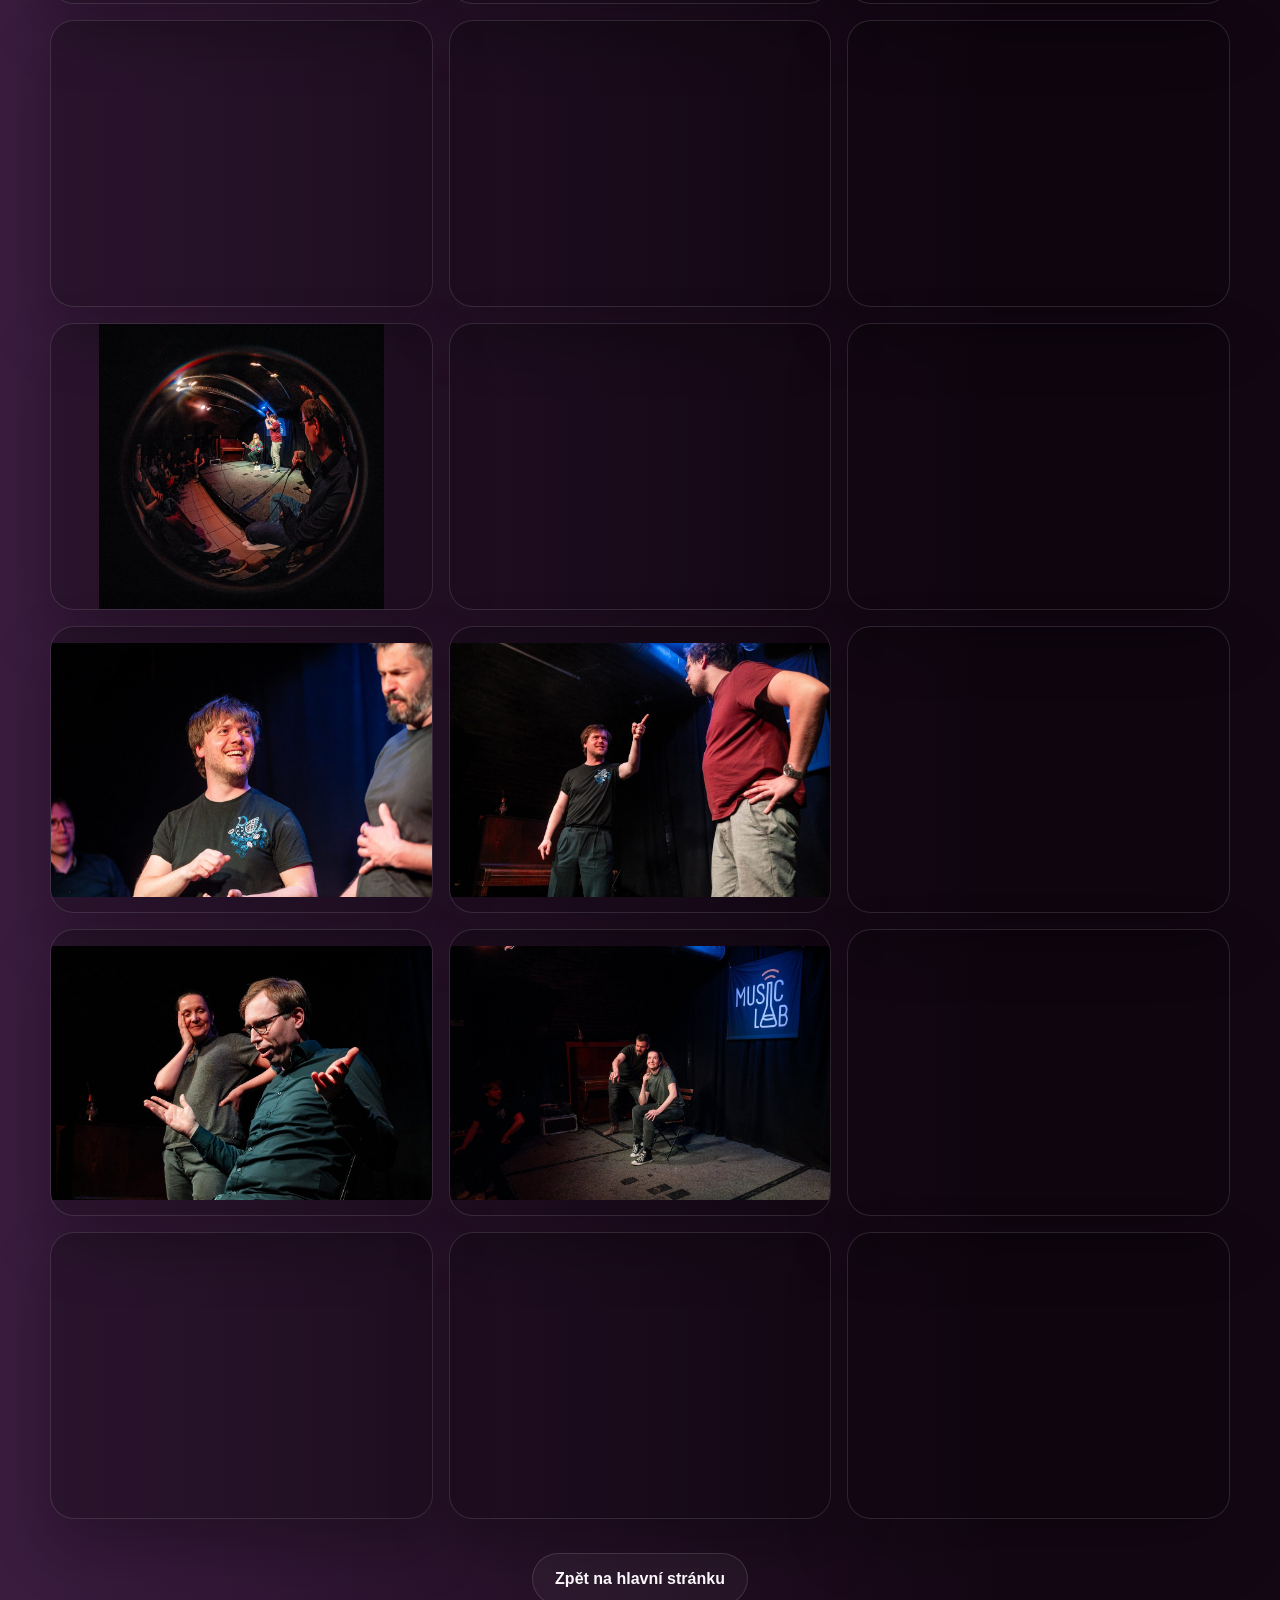
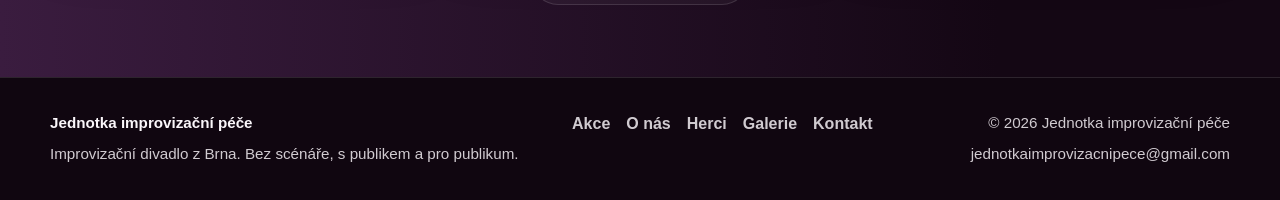
==== commit 14ef70ea: "Show full gallery thumbnails on desktop" ====
--- a/galerie.html
+++ b/galerie.html
@@ -34,7 +34,7 @@
       "description": "Fotogalerie improvizačního divadla Jednotka improvizační péče."
     }
   </script>
-  <link rel="stylesheet" href="styles.css?v=20260705-8">
+  <link rel="stylesheet" href="styles.css?v=20260705-9">
 </head>
 <body>
   <header class="site-header" id="top">
--- a/styles.css
+++ b/styles.css
@@ -740,9 +740,10 @@
 .gallery-card {
   display: block;
   overflow: hidden;
+  aspect-ratio: 4 / 3;
   border-radius: var(--radius-lg);
   border: 1px solid var(--line);
-  background: rgba(255,255,255,0.05);
+  background: rgba(0,0,0,0.26);
   box-shadow: var(--shadow);
   transition: transform 160ms ease, border-color 160ms ease;
 }
@@ -753,9 +754,11 @@
 }
 
 .gallery-card img {
+  display: block;
   width: 100%;
-  aspect-ratio: 4 / 3;
-  object-fit: cover;
+  height: 100%;
+  aspect-ratio: auto;
+  object-fit: contain;
 }
 
 @media (max-width: 840px) {
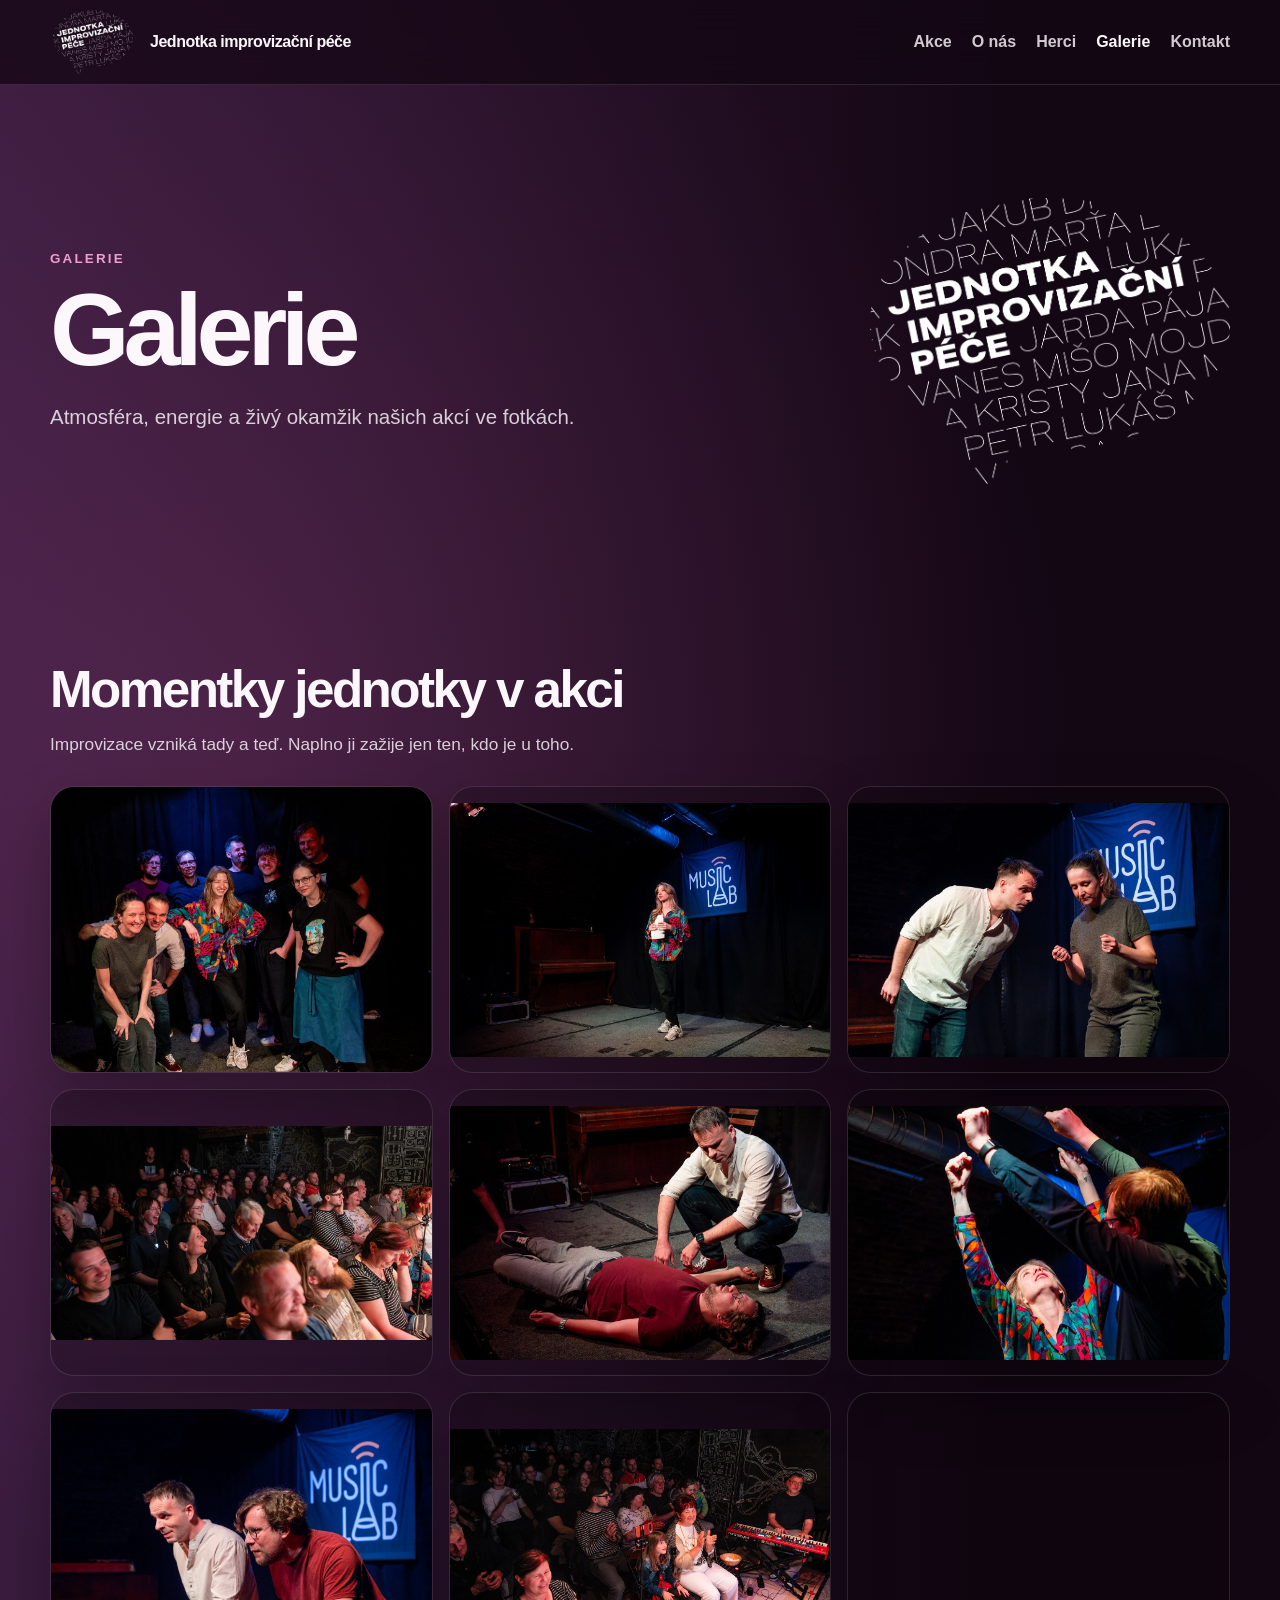
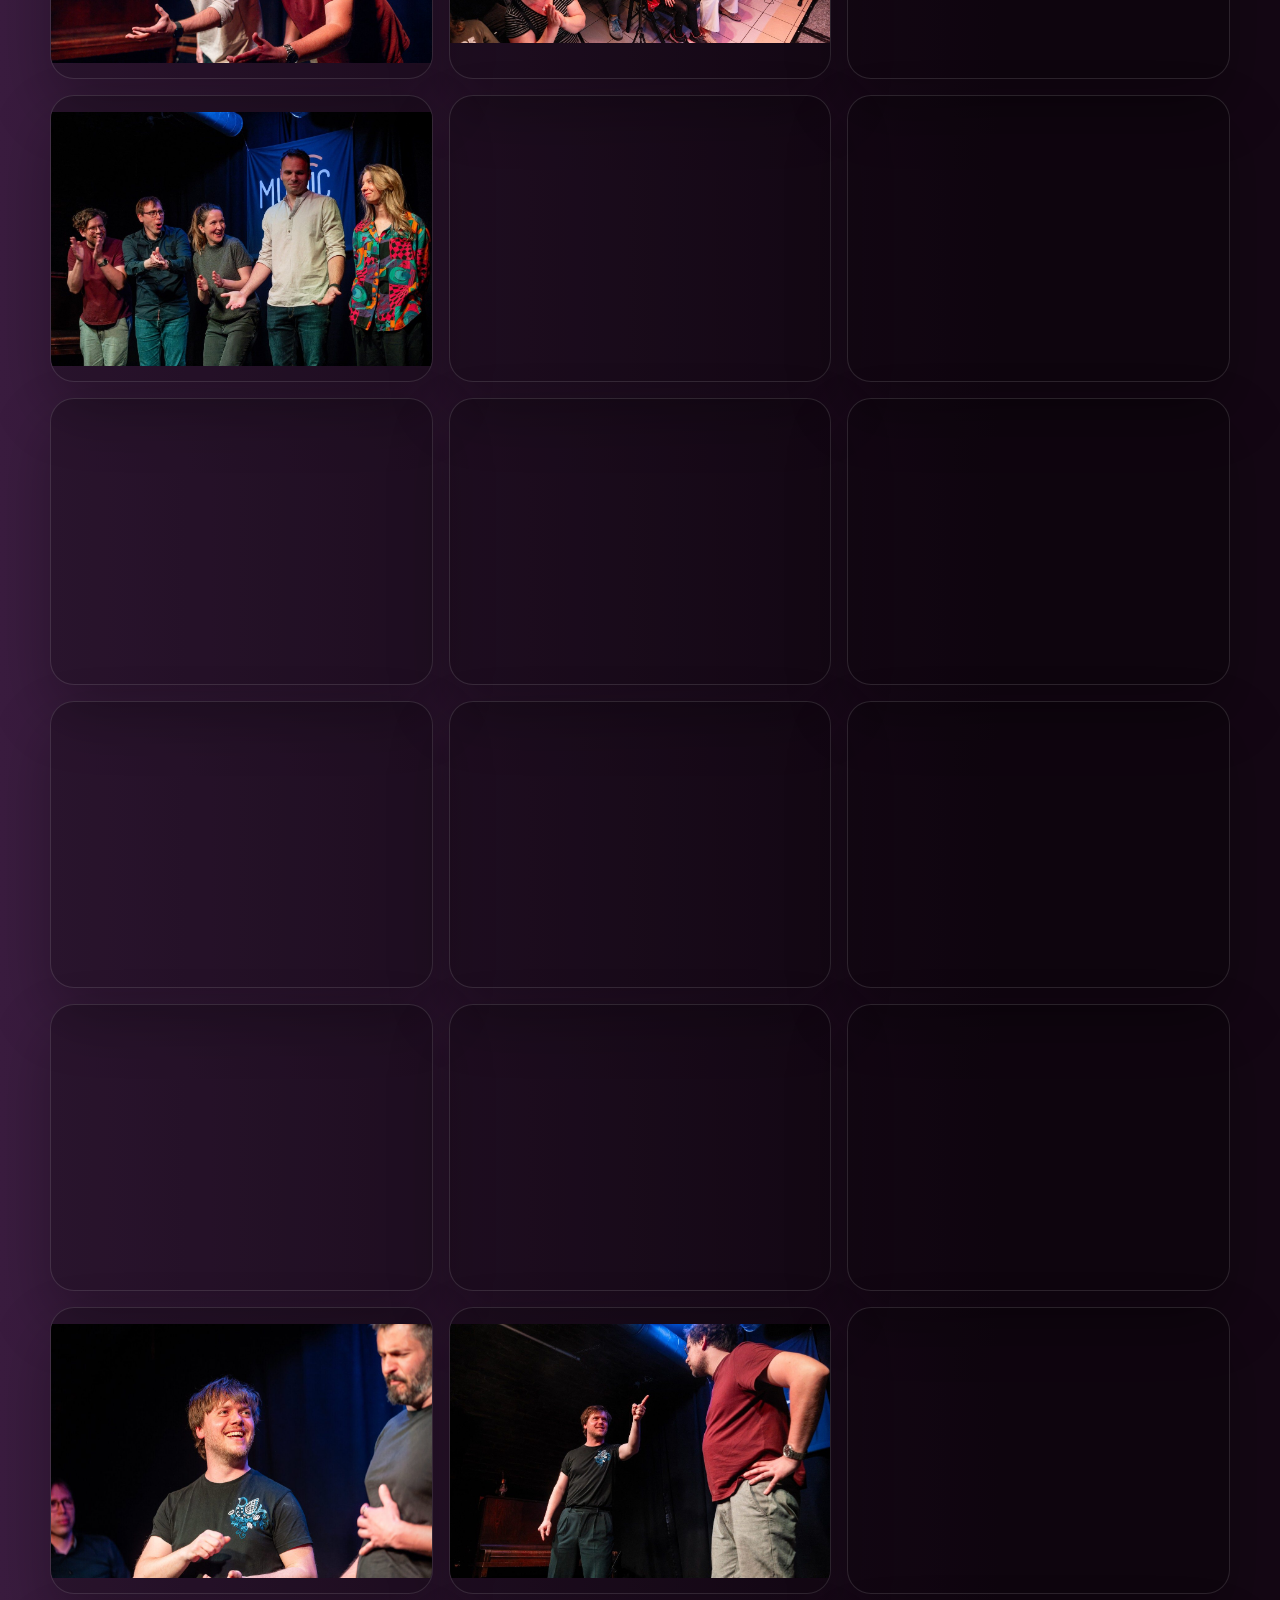
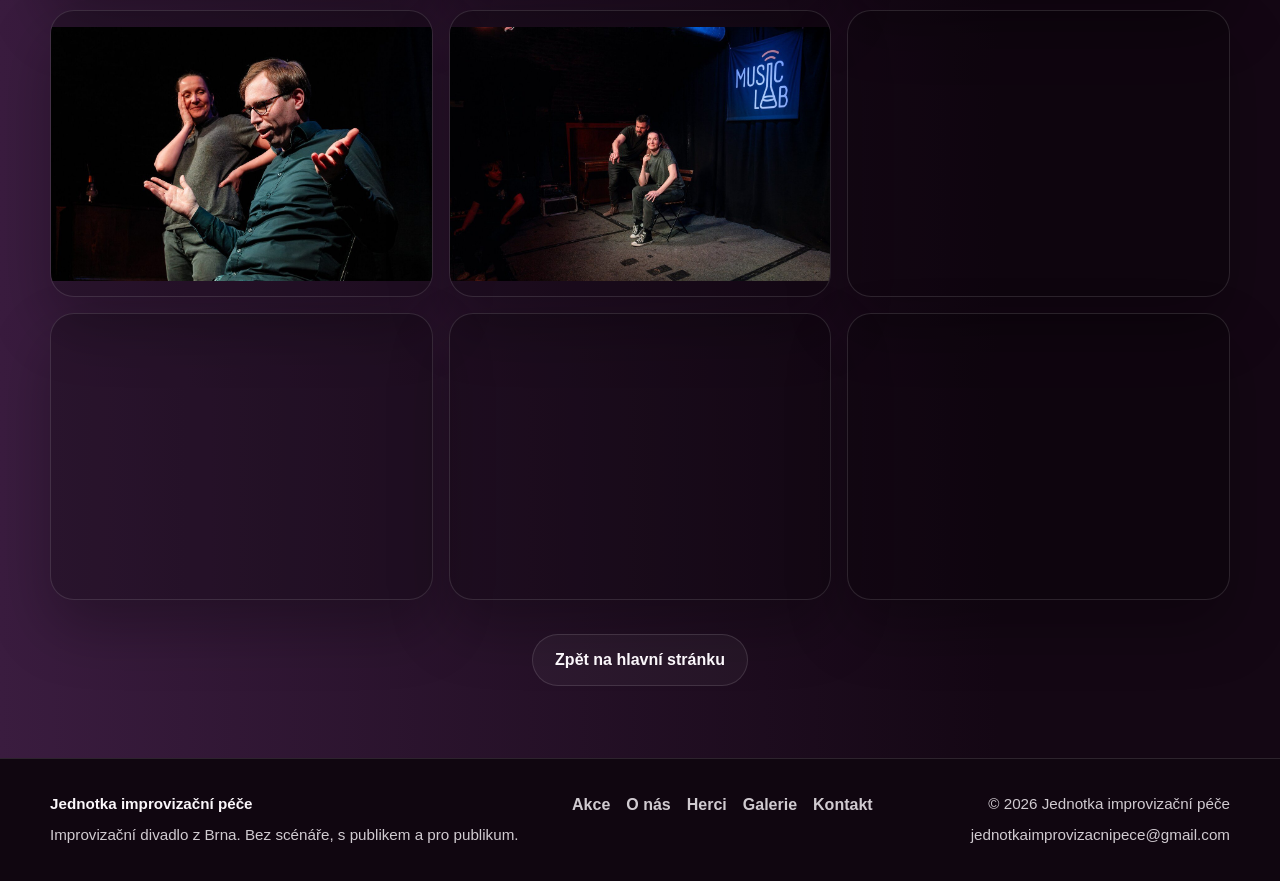
==== commit 24a5d7eb: "Reduce gallery hero logo height" ====
--- a/galerie.html
+++ b/galerie.html
@@ -34,7 +34,7 @@
       "description": "Fotogalerie improvizačního divadla Jednotka improvizační péče."
     }
   </script>
-  <link rel="stylesheet" href="styles.css?v=20260705-9">
+  <link rel="stylesheet" href="styles.css?v=20260705-11">
 </head>
 <body>
   <header class="site-header" id="top">
--- a/styles.css
+++ b/styles.css
@@ -246,15 +246,18 @@
 
 .hero-logo-wrap {
   position: relative;
-  padding: 30px 26px;
-  border: 1px solid var(--line);
-  border-radius: 30px;
-  background: rgba(0,0,0,0.18);
-  box-shadow: var(--shadow);
+  width: min(100%, 420px);
+  justify-self: center;
+  padding: 0;
+  border: 0;
+  border-radius: 0;
+  background: transparent;
+  box-shadow: none;
 }
 
 .hero-logo {
   width: 100%;
+  max-height: 360px;
   object-fit: contain;
 }
 
@@ -478,15 +481,18 @@
 }
 
 .gallery-logo-card {
-  padding: 28px;
-  border: 1px solid var(--line);
-  border-radius: 30px;
-  background: rgba(0,0,0,0.18);
-  box-shadow: var(--shadow);
+  width: min(100%, 420px);
+  justify-self: center;
+  padding: 0;
+  border: 0;
+  border-radius: 0;
+  background: transparent;
+  box-shadow: none;
 }
 
 .gallery-logo-card img {
   width: 100%;
+  max-height: 360px;
   object-fit: contain;
 }
 
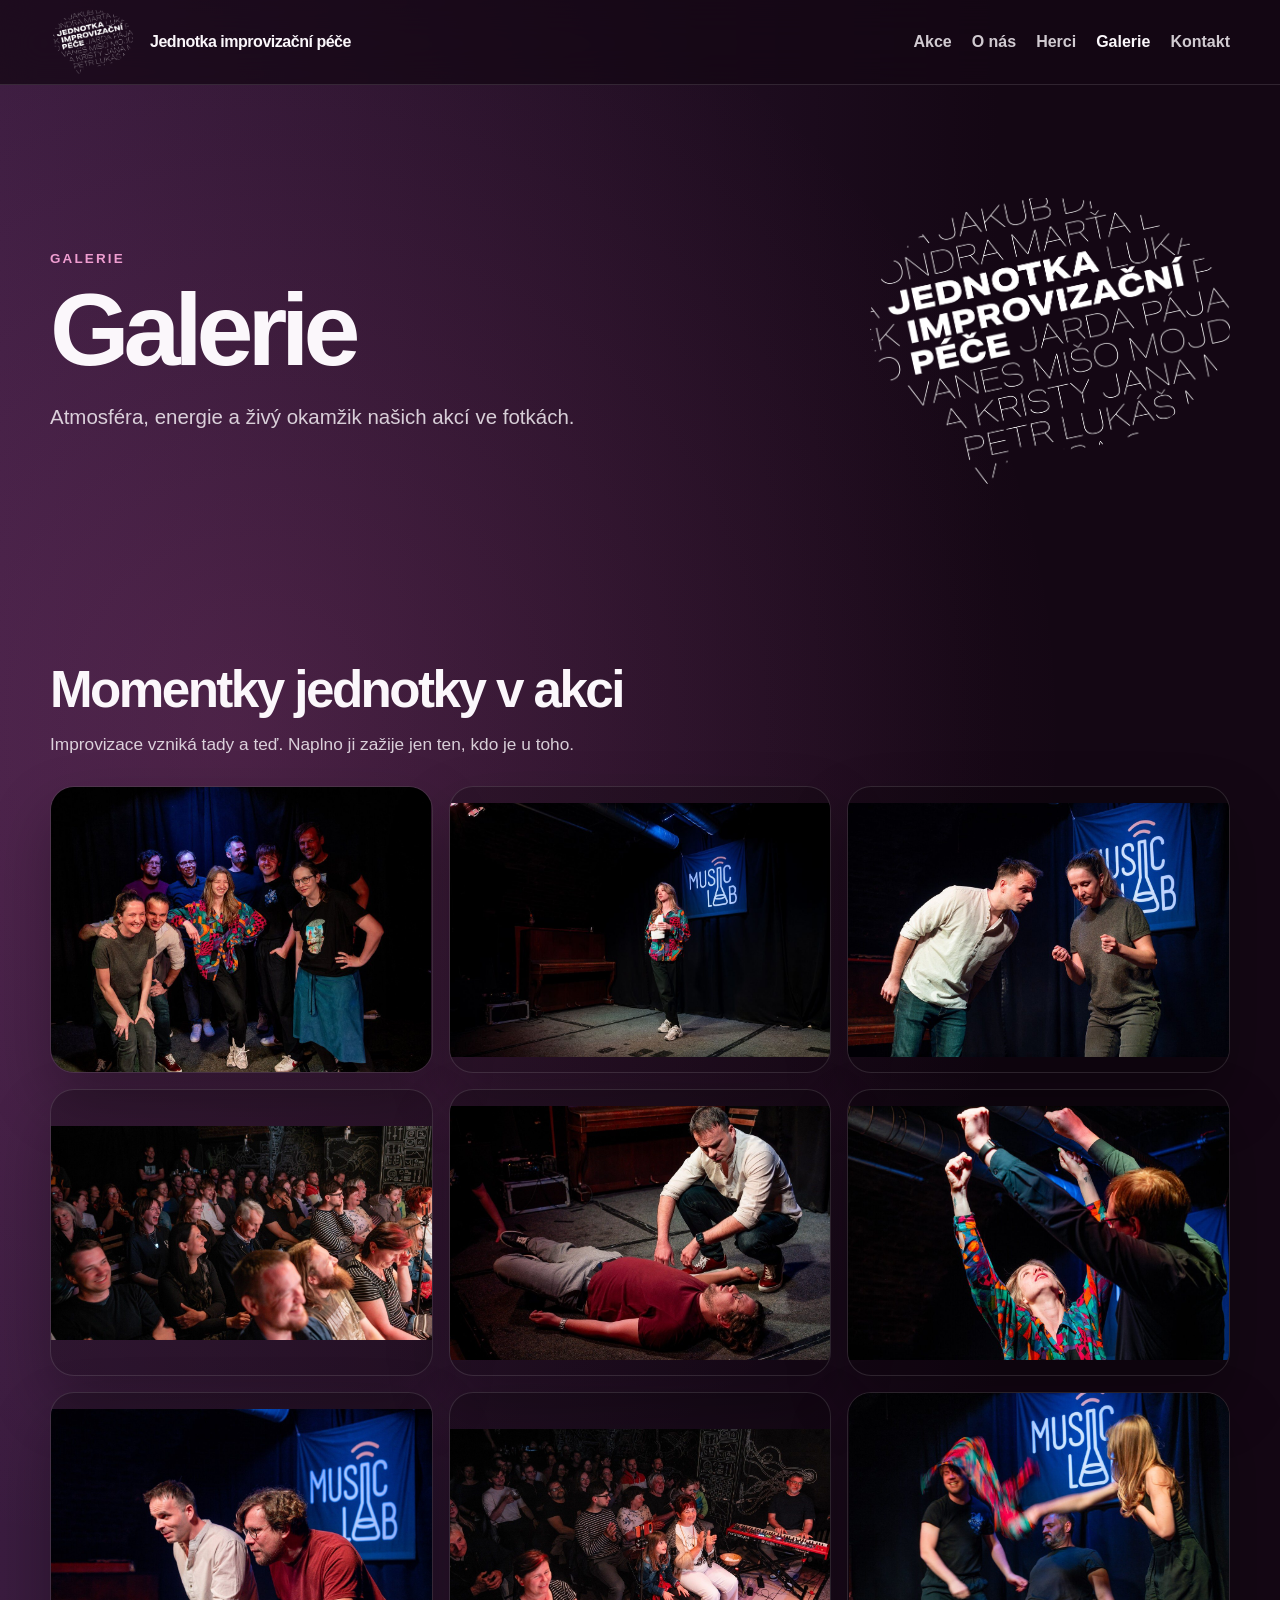
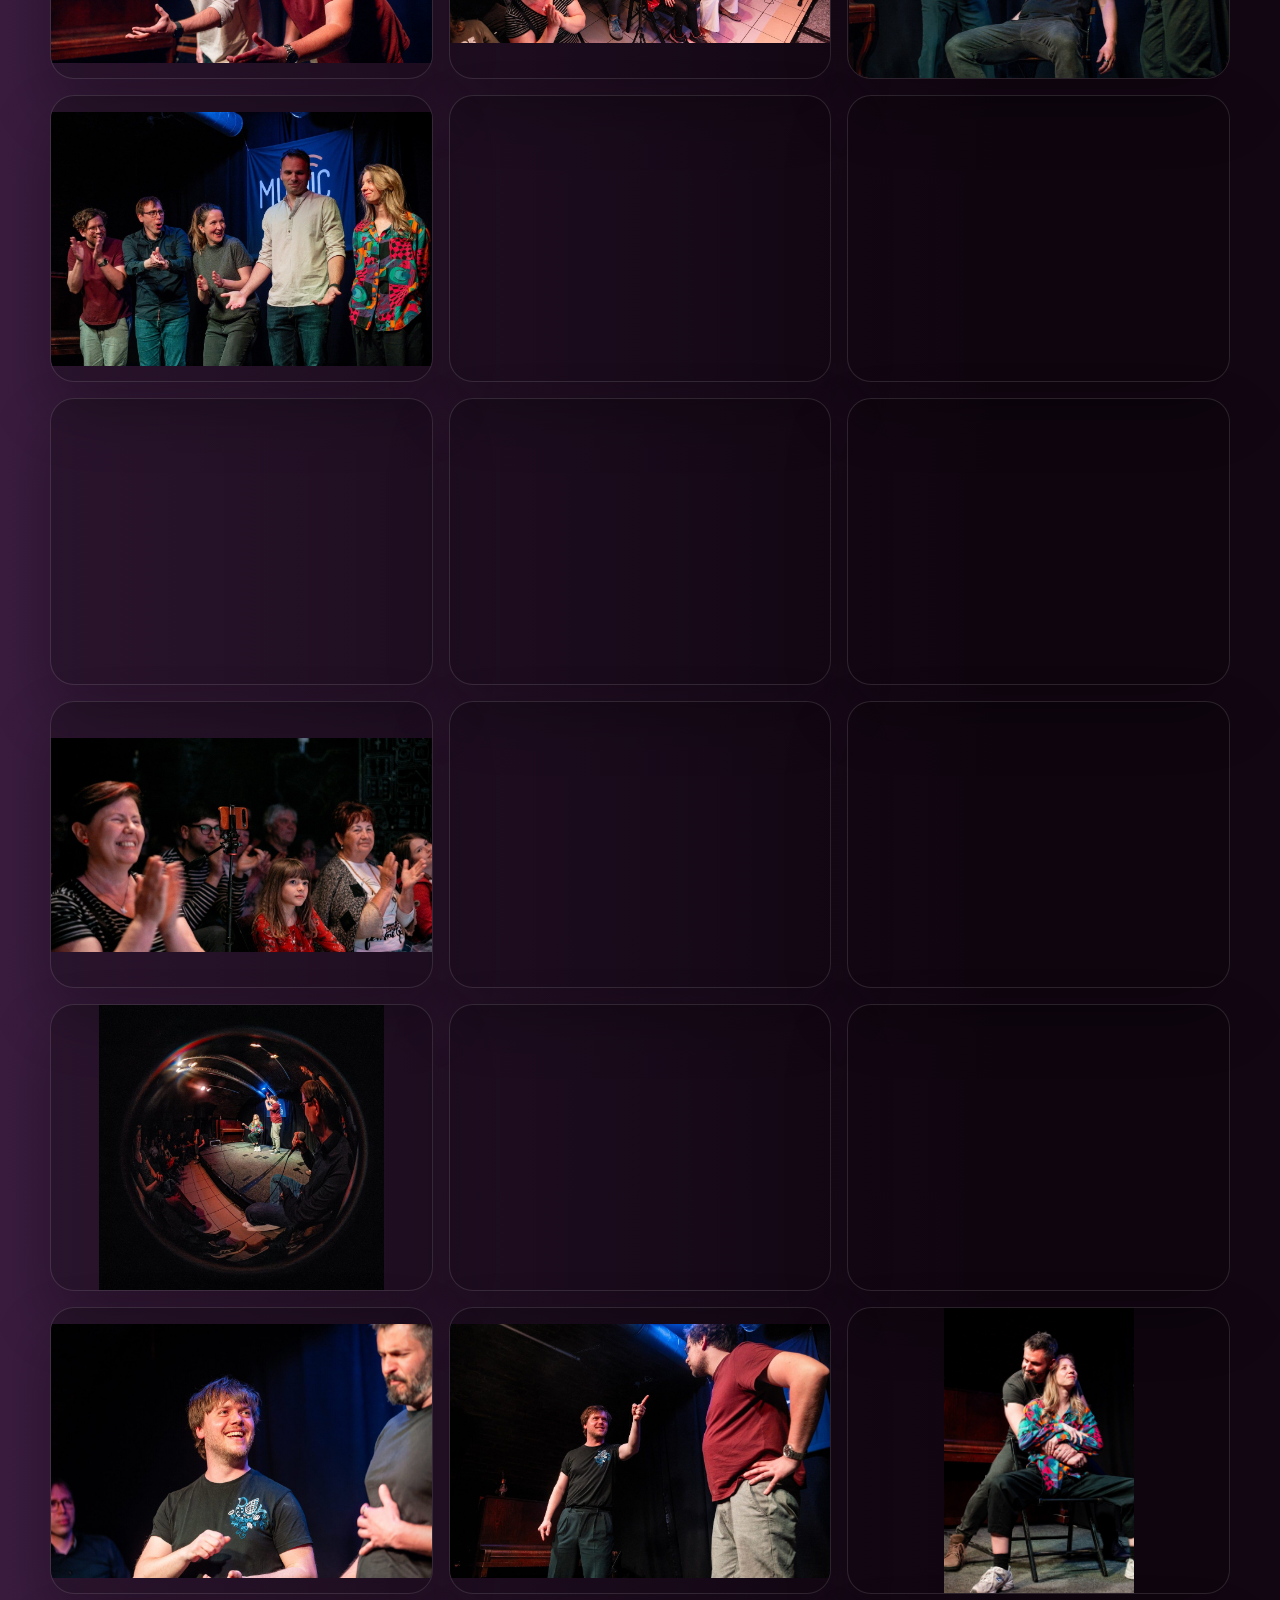
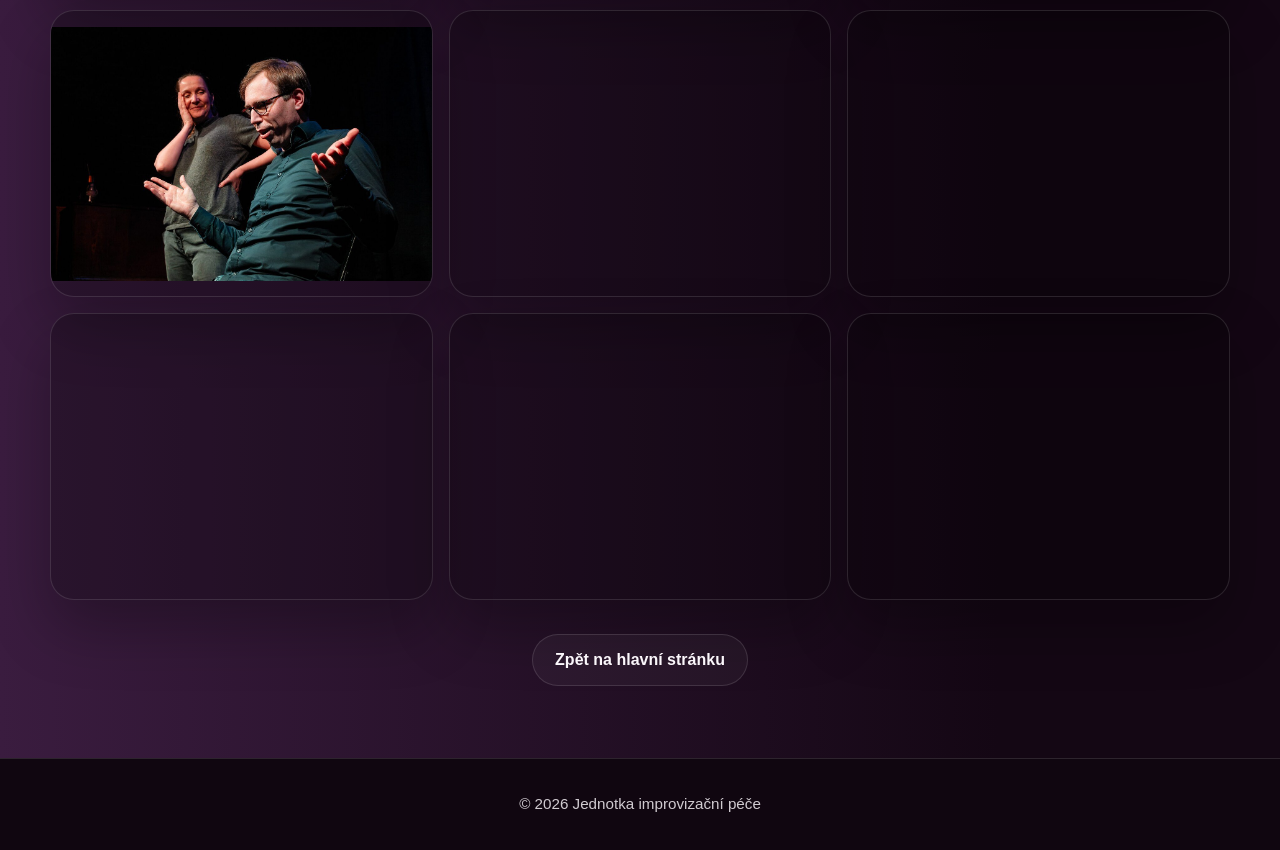
==== commit 089d86c4: "Simplify footer copyright" ====
--- a/galerie.html
+++ b/galerie.html
@@ -176,22 +176,8 @@
   </main>
 
   <footer class="site-footer">
-    <div class="shell footer-inner">
-      <div>
-        <p class="footer-title">Jednotka improvizační péče</p>
-        <p>Improvizační divadlo z Brna. Bez scénáře, s publikem a pro publikum.</p>
-      </div>
-      <nav class="footer-links" aria-label="Navigace v patičce">
-        <a href="index.html#program">Akce</a>
-        <a href="index.html#o-jednotce">O nás</a>
-        <a href="index.html#clenove">Herci</a>
-        <a href="galerie.html" aria-current="page">Galerie</a>
-        <a href="index.html#kontakt">Kontakt</a>
-      </nav>
-      <div class="footer-meta">
-        <p>© 2026 Jednotka improvizační péče</p>
-        <p><a href="mailto:jednotkaimprovizacnipece@gmail.com">jednotkaimprovizacnipece@gmail.com</a></p>
-      </div>
+    <div class="shell footer-inner footer-inner-simple">
+      <p>© 2026 Jednotka improvizační péče</p>
     </div>
   </footer>
 
--- a/styles.css
+++ b/styles.css
@@ -127,6 +127,11 @@
   gap: 28px;
 }
 
+.footer-inner-simple {
+  display: block;
+  text-align: center;
+}
+
 .footer-inner p {
   margin: 0;
   font-size: 0.95rem;
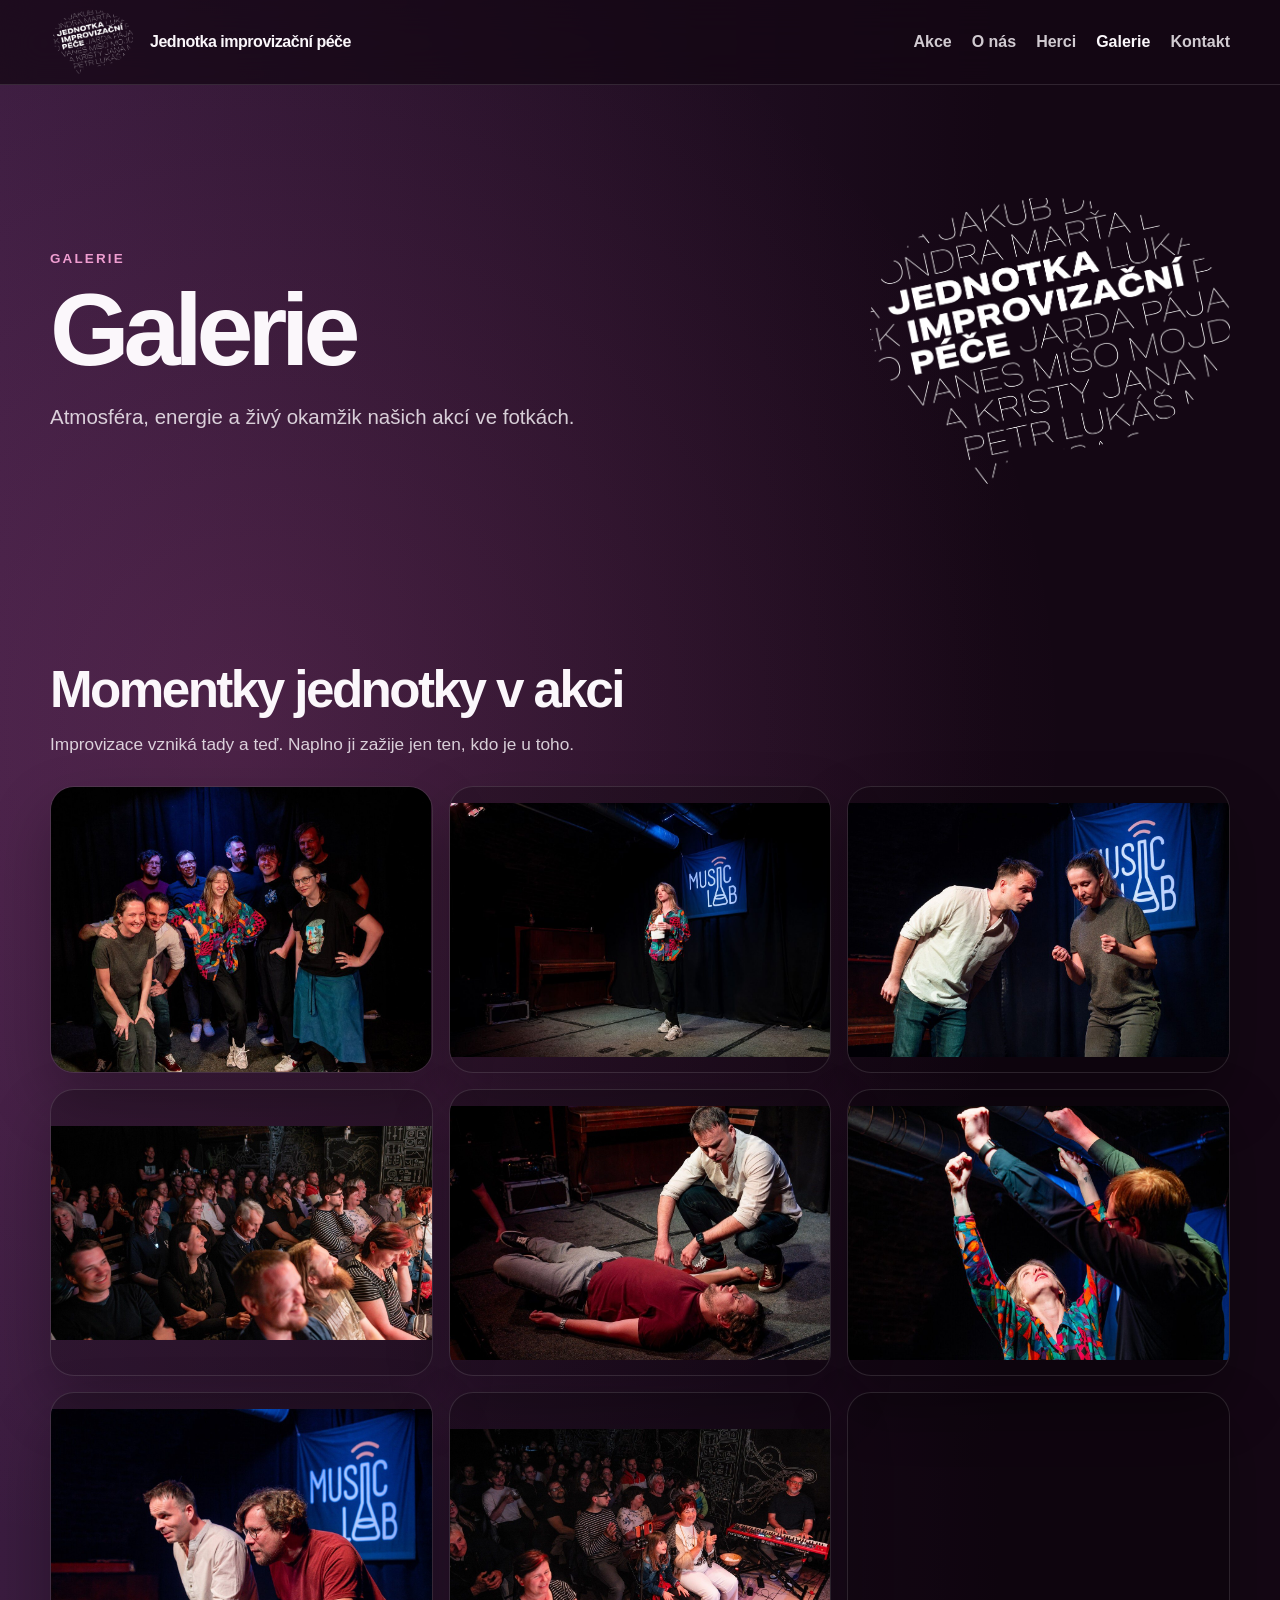
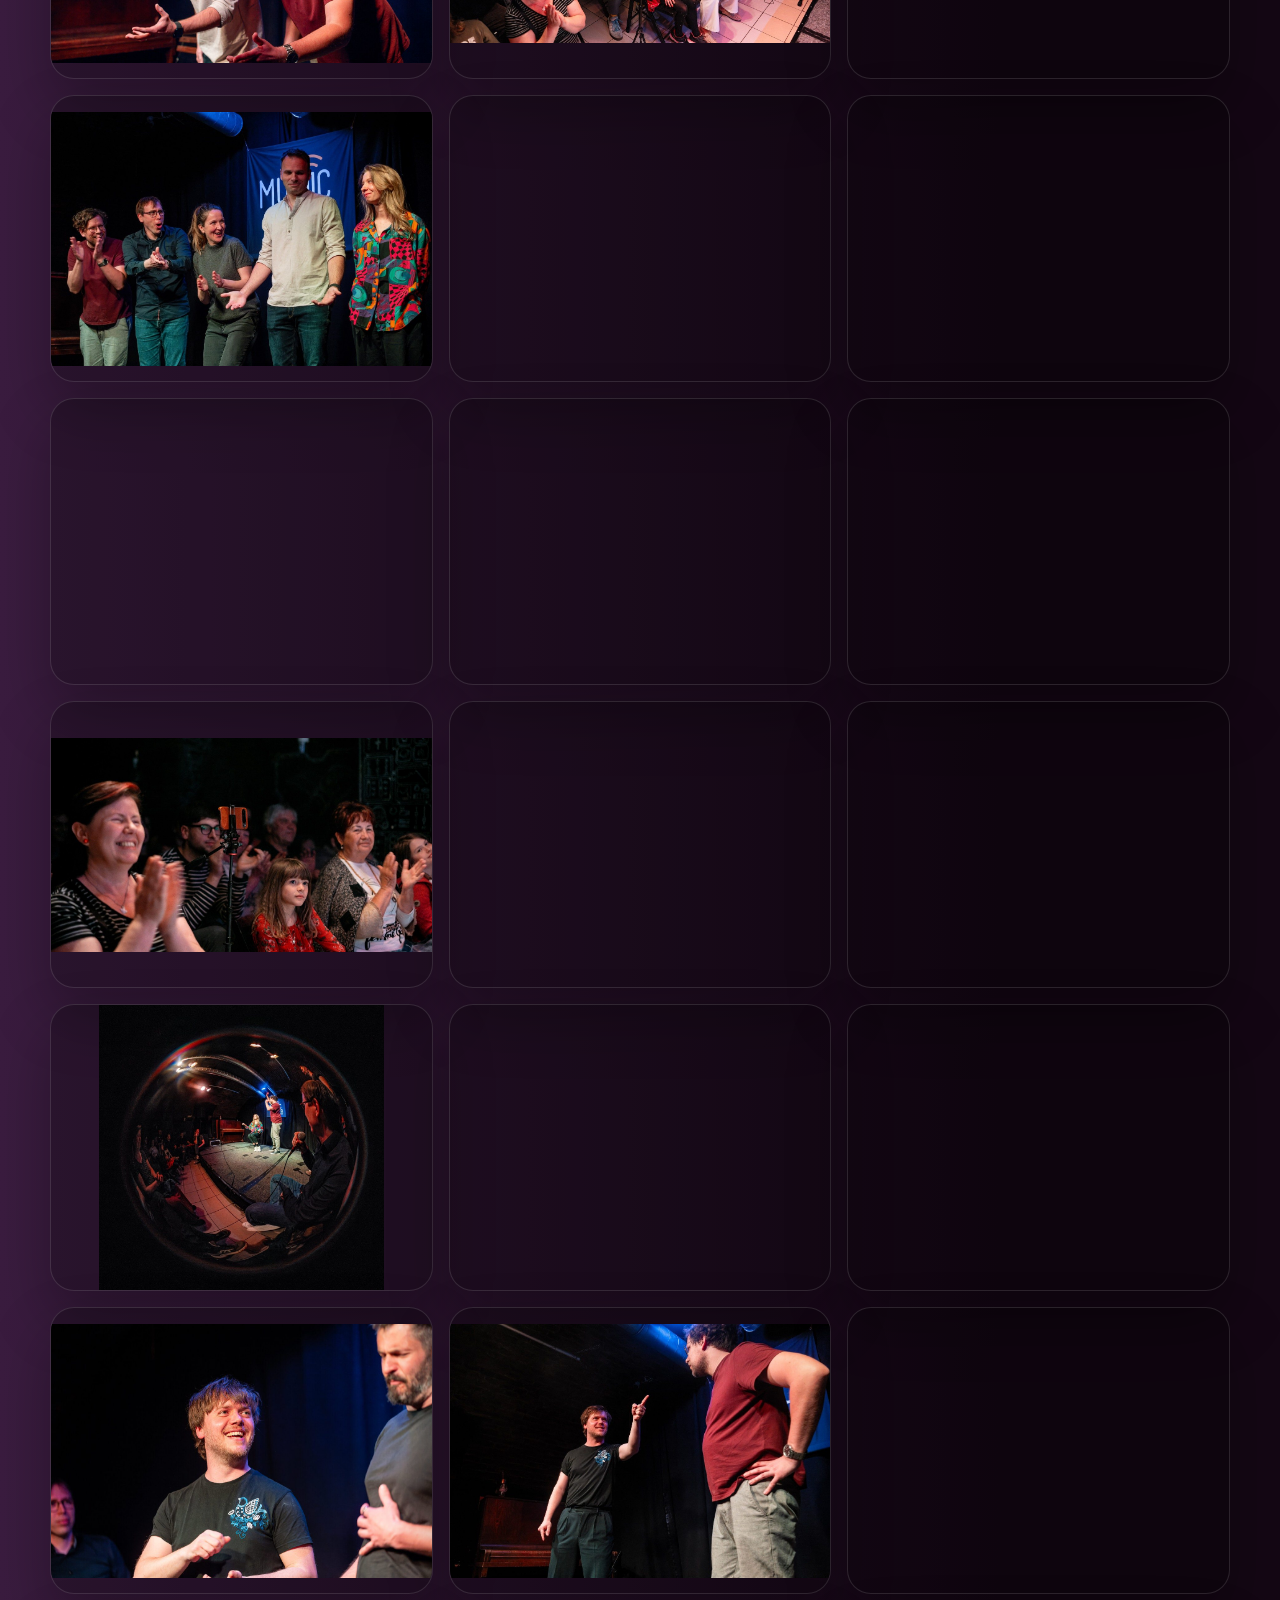
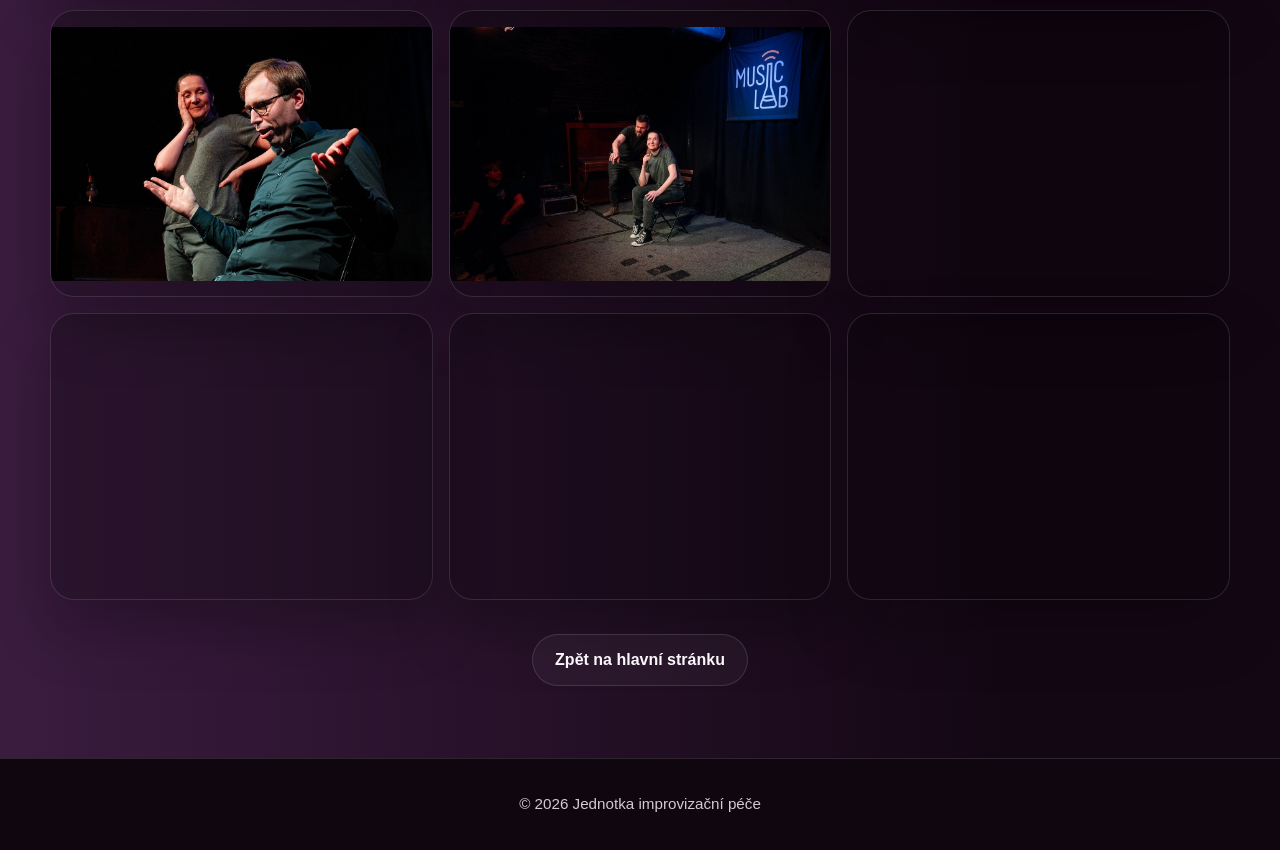
==== commit 41ac9eb4: "Improve search indexing metadata" ====
--- a/galerie.html
+++ b/galerie.html
@@ -3,8 +3,8 @@
 <head>
   <meta charset="utf-8">
   <meta name="viewport" content="width=device-width, initial-scale=1">
-  <title>Galerie | Jednotka improvizační péče</title>
-  <meta name="description" content="Galerie improvizačního divadla Jednotka improvizační péče.">
+  <title>Galerie | Jednotka improvizační péče | Improvizační divadlo Brno</title>
+  <meta name="description" content="Fotogalerie brněnského improvizačního divadla Jednotka improvizační péče. Atmosféra, energie a živý okamžik improvizace.">
   <meta name="theme-color" content="#140714">
   <meta name="robots" content="index, follow">
   <link rel="canonical" href="https://jednotkaimprovizacnipece.cz/galerie.html">
@@ -31,7 +31,12 @@
       "name": "Galerie | Jednotka improvizační péče",
       "url": "https://jednotkaimprovizacnipece.cz/galerie.html",
       "image": "https://jednotkaimprovizacnipece.cz/assets/og-image.jpg",
-      "description": "Fotogalerie improvizačního divadla Jednotka improvizační péče."
+      "description": "Fotogalerie brněnského improvizačního divadla Jednotka improvizační péče.",
+      "about": {
+        "@type": "PerformingGroup",
+        "name": "Jednotka improvizační péče",
+        "alternateName": "JIP"
+      }
     }
   </script>
   <link rel="stylesheet" href="styles.css?v=20260705-11">
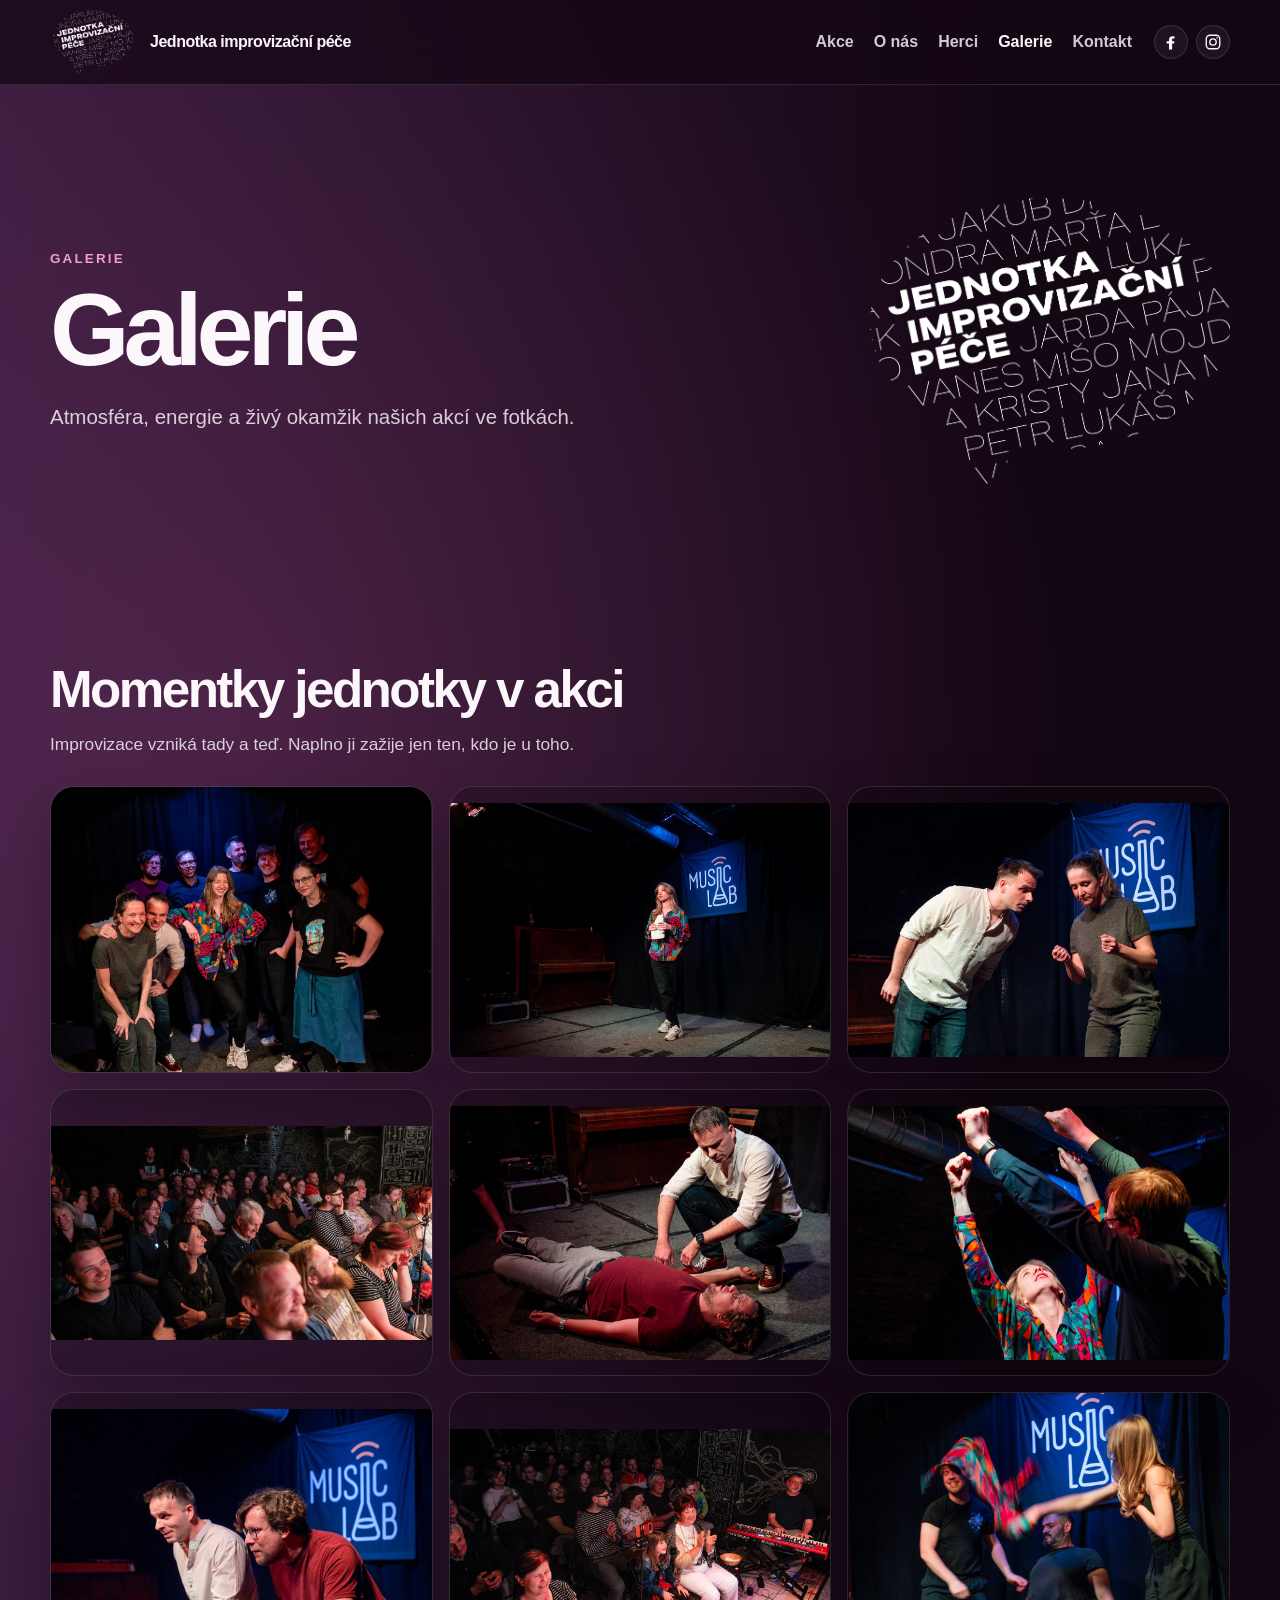
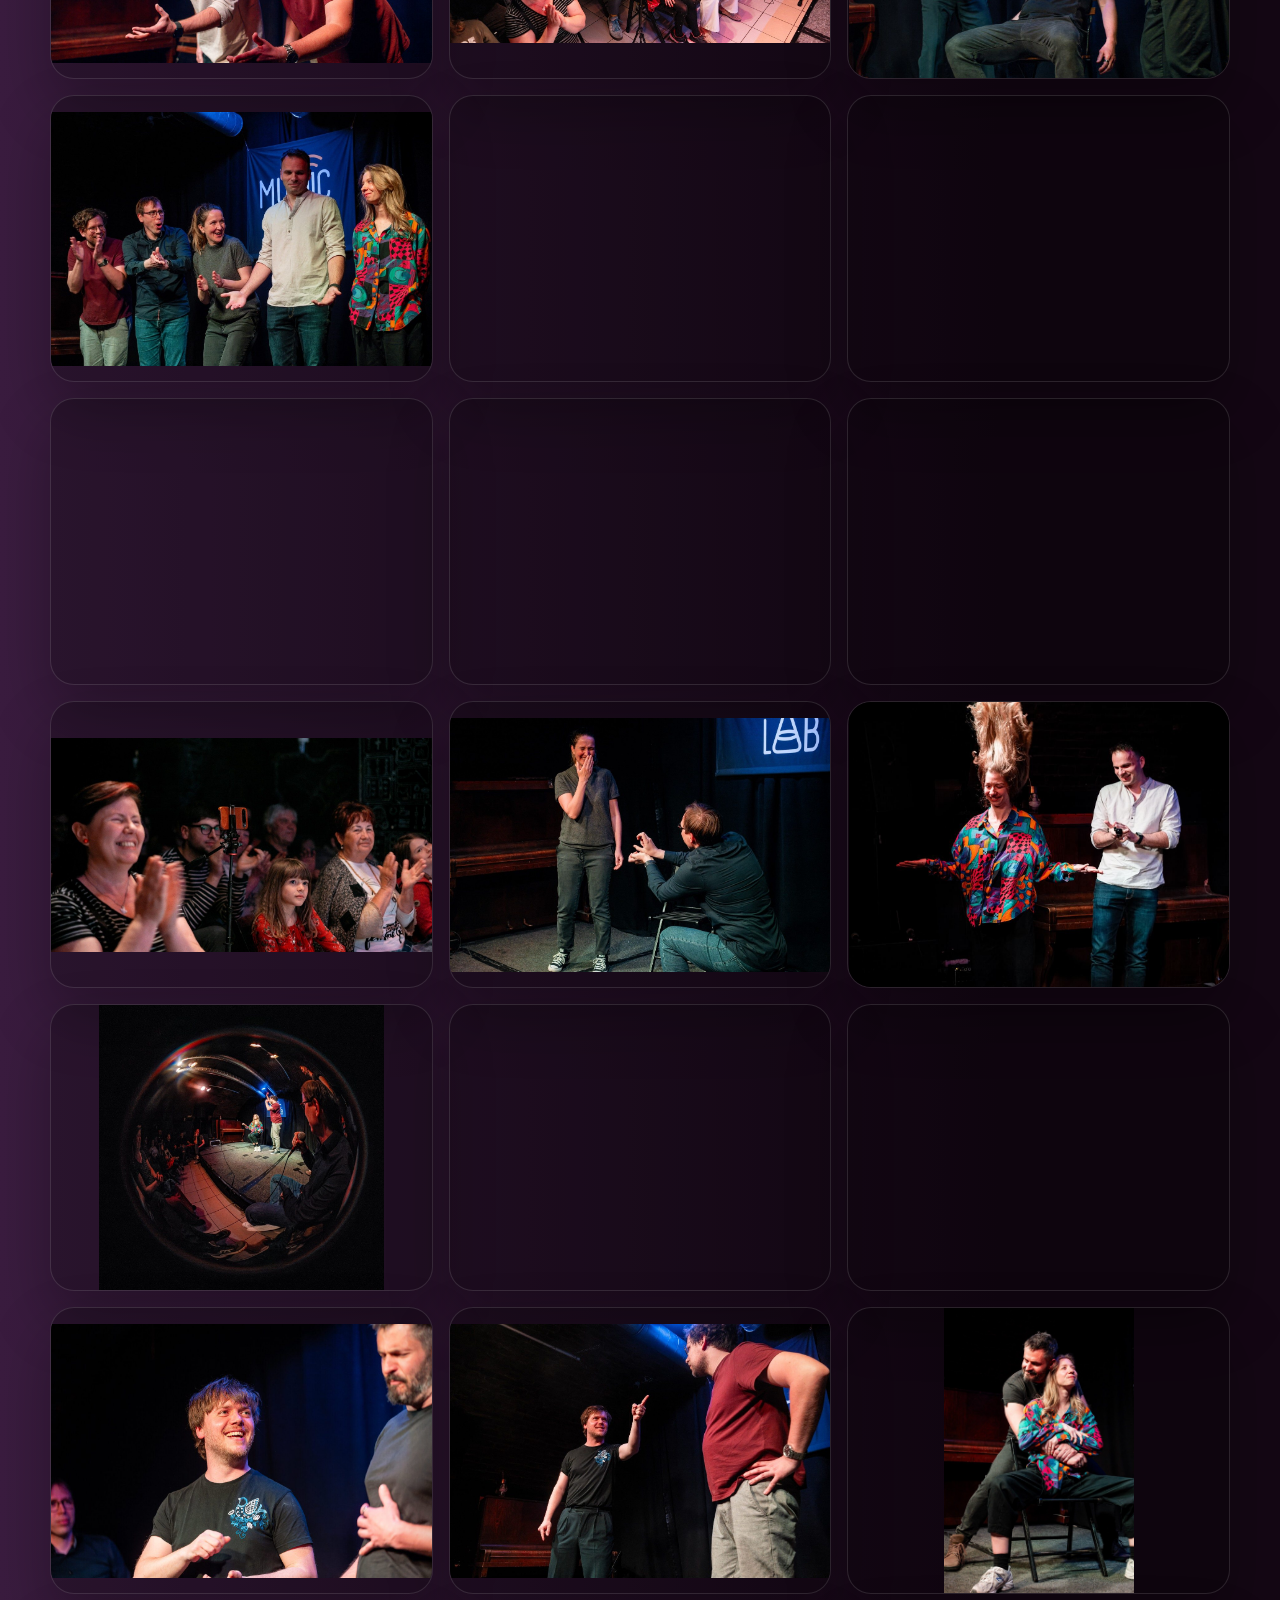
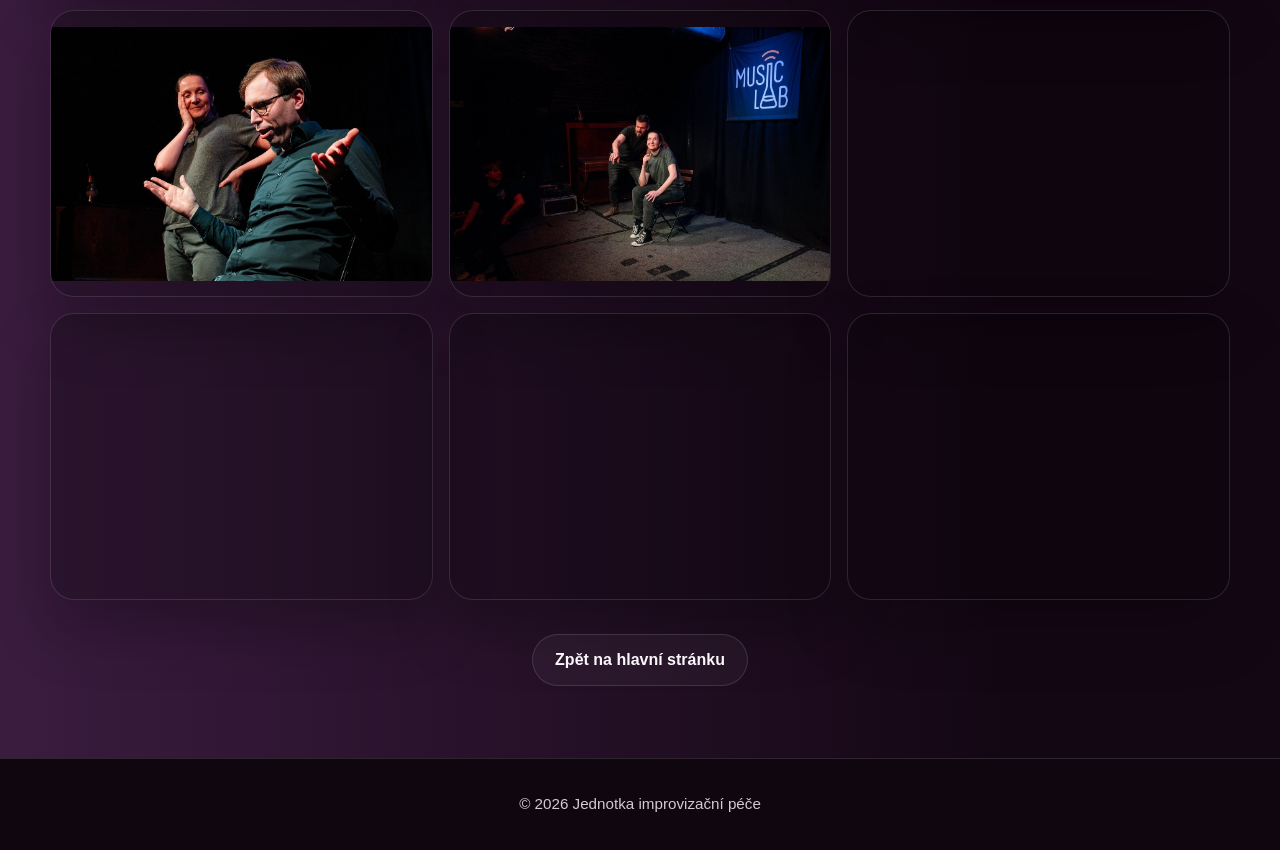
==== commit d9ede232: "Add social links to site navigation" ====
--- a/galerie.html
+++ b/galerie.html
@@ -39,7 +39,7 @@
       }
     }
   </script>
-  <link rel="stylesheet" href="styles.css?v=20260705-11">
+  <link rel="stylesheet" href="styles.css?v=20260928-1">
 </head>
 <body>
   <header class="site-header" id="top">
@@ -54,6 +54,20 @@
         <a href="index.html#clenove">Herci</a>
         <a href="galerie.html" aria-current="page">Galerie</a>
         <a href="index.html#kontakt">Kontakt</a>
+        <span class="nav-socials" role="group" aria-label="Sociální sítě">
+          <a class="nav-social-link" href="https://www.facebook.com/profile.php?id=61578444160974" target="_blank" rel="noopener" aria-label="Facebook Jednotky improvizační péče" title="Facebook">
+            <svg viewBox="0 0 24 24" aria-hidden="true" focusable="false">
+              <path d="M13.5 22v-8h2.7l.4-3.1h-3.1V8.9c0-.9.3-1.5 1.6-1.5h1.7V4.6c-.8-.1-1.8-.2-2.8-.2-2.8 0-4.7 1.7-4.7 4.8v1.7H6.2V14h3.1v8h4.2z"/>
+            </svg>
+          </a>
+          <a class="nav-social-link" href="https://www.instagram.com/jednotka_improvizacni_pece/" target="_blank" rel="noopener" aria-label="Instagram Jednotky improvizační péče" title="Instagram">
+            <svg viewBox="0 0 24 24" aria-hidden="true" focusable="false">
+              <rect x="3" y="3" width="18" height="18" rx="5"/>
+              <circle cx="12" cy="12" r="4.25"/>
+              <circle class="instagram-dot" cx="17.4" cy="6.7" r="1"/>
+            </svg>
+          </a>
+        </span>
       </nav>
     </div>
   </header>
--- a/styles.css
+++ b/styles.css
@@ -95,6 +95,7 @@
 
 .nav {
   display: flex;
+  align-items: center;
   gap: 20px;
   flex-wrap: nowrap;
   white-space: nowrap;
@@ -111,6 +112,51 @@
 
 .nav a[aria-current="page"] {
   color: var(--white);
+}
+
+.nav-socials {
+  display: inline-flex;
+  align-items: center;
+  gap: 8px;
+  margin-left: 2px;
+}
+
+.nav a.nav-social-link {
+  width: 34px;
+  height: 34px;
+  display: inline-flex;
+  align-items: center;
+  justify-content: center;
+  flex: 0 0 34px;
+  border: 1px solid var(--line);
+  border-radius: 50%;
+  color: var(--white);
+  background: rgba(255,255,255,0.05);
+  transition: background 160ms ease, border-color 160ms ease, transform 160ms ease;
+}
+
+.nav a.nav-social-link:hover {
+  background: rgba(217,94,167,0.2);
+  border-color: rgba(239,158,209,0.58);
+  transform: translateY(-1px);
+}
+
+.nav-social-link svg {
+  width: 18px;
+  height: 18px;
+  fill: currentColor;
+}
+
+.nav-social-link rect,
+.nav-social-link circle:not(.instagram-dot) {
+  fill: none;
+  stroke: currentColor;
+  stroke-width: 1.8;
+}
+
+.nav-social-link .instagram-dot {
+  fill: currentColor;
+  stroke: none;
 }
 
 .site-footer {
@@ -334,9 +380,15 @@
   font-weight: 800;
 }
 
+.event-description {
+  margin: 18px 0 22px;
+  color: var(--text-soft);
+  line-height: 1.75;
+}
+
 .events-list {
   display: grid;
-  grid-template-columns: repeat(3, minmax(0, 1fr));
+  grid-template-columns: 1fr;
   gap: 18px;
 }
 
@@ -355,6 +407,30 @@
 .event-card p:last-child {
   color: var(--text-muted);
   margin-bottom: 0;
+}
+
+.upcoming-events {
+  list-style: none;
+  margin: 16px 0 0;
+  padding: 0;
+}
+
+.upcoming-events li {
+  display: flex;
+  justify-content: space-between;
+  gap: 18px;
+  padding: 12px 0;
+  border-top: 1px solid var(--line);
+  color: var(--text-soft);
+}
+
+.upcoming-events time {
+  color: var(--white);
+  font-weight: 800;
+}
+
+.upcoming-events span {
+  text-align: right;
 }
 
 .intro-grid {
@@ -680,7 +756,7 @@
 
   .nav {
     width: 100%;
-    gap: 16px;
+    gap: 11px;
     overflow-x: auto;
     padding-bottom: 4px;
     scrollbar-width: none;
